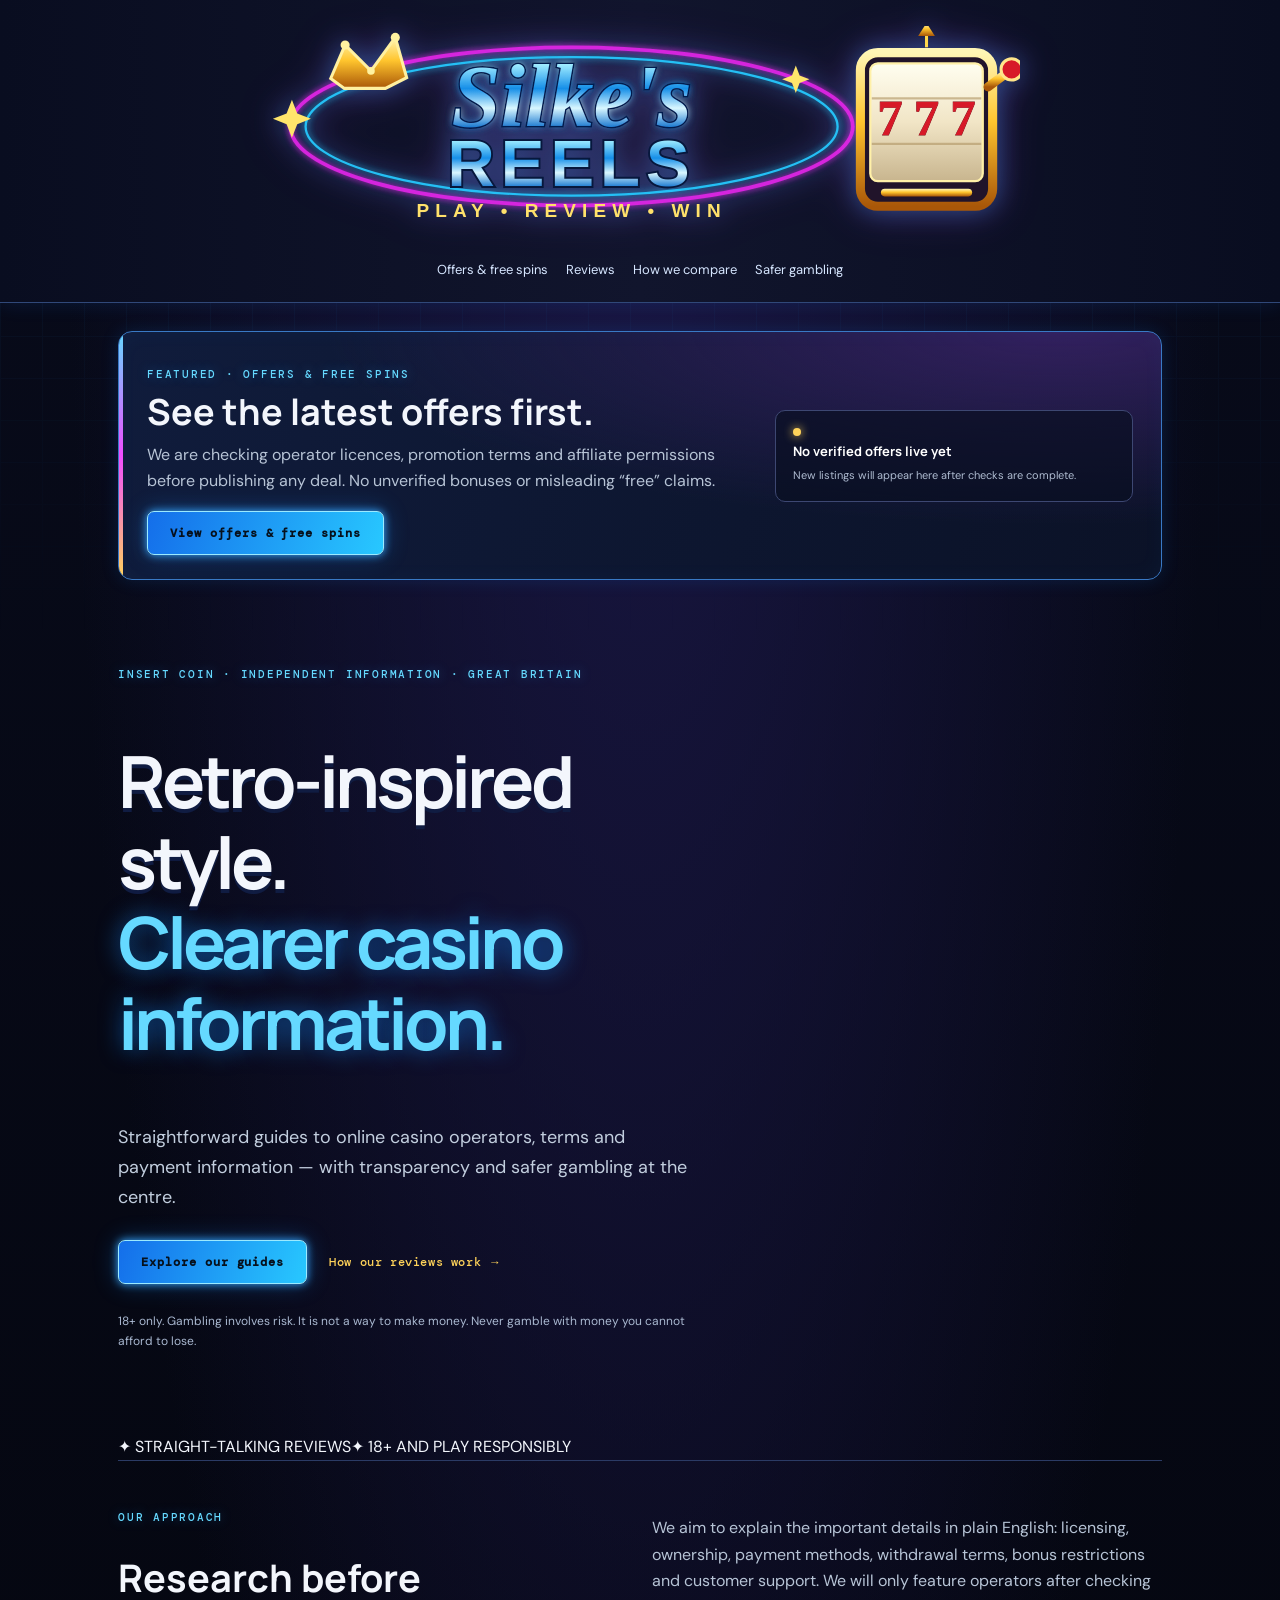
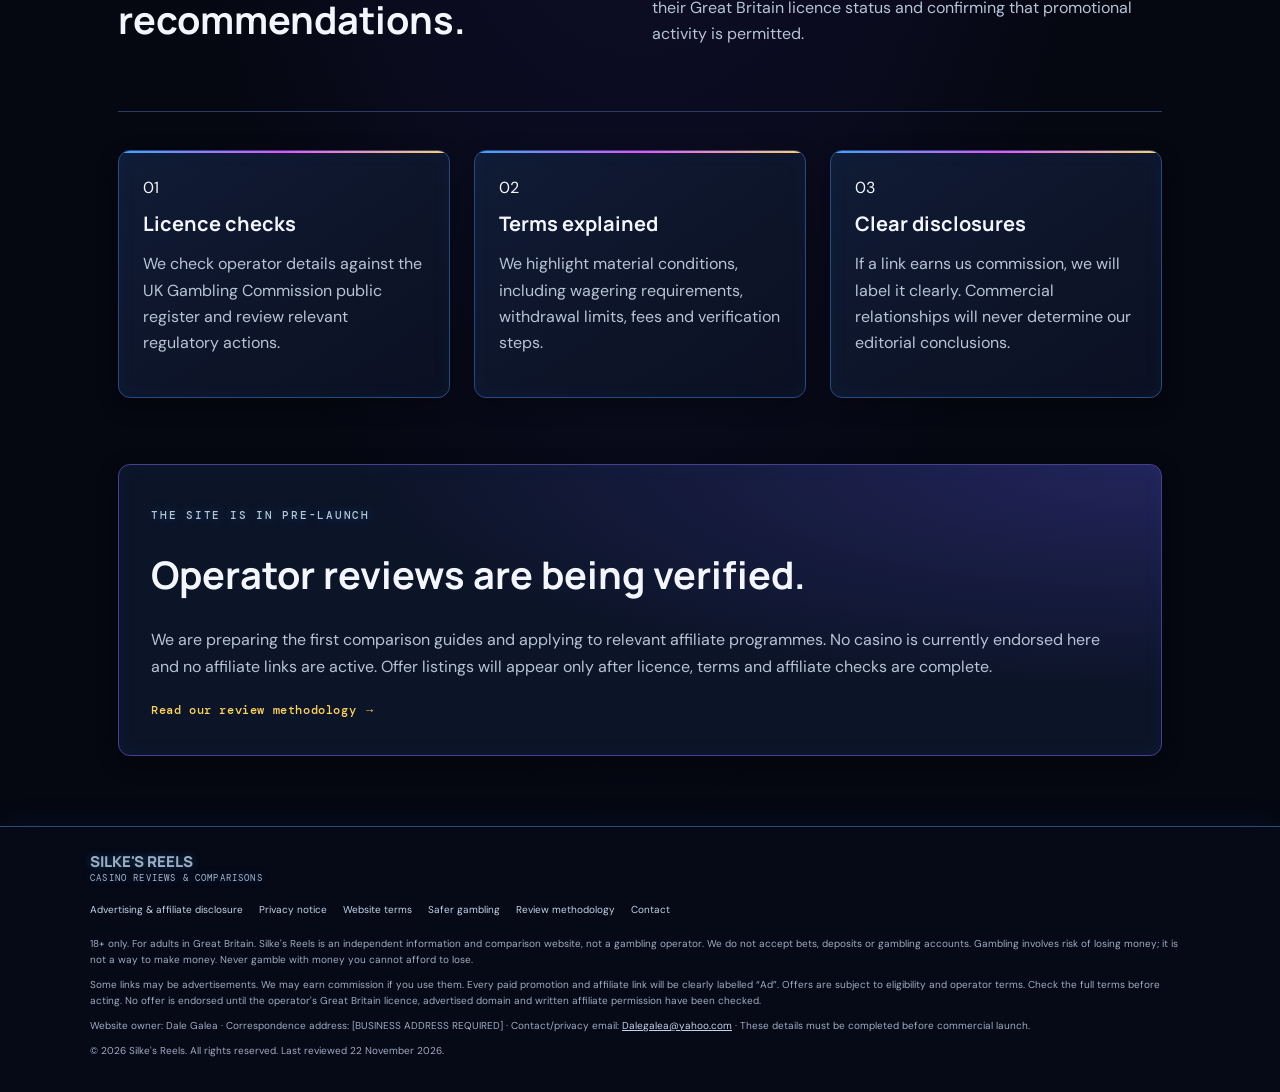
==== index.html @ 790d3412 "Polish contact email presentation" ====
<!doctype html>
<html lang="en-GB"><head><meta charset="utf-8"><meta name="viewport" content="width=device-width,initial-scale=1"><meta name="description" content="Independent information and comparison guides for adults researching UK-licensed online casino operators."><title>Silke's Reels | Casino Reviews & Comparisons</title><link rel="stylesheet" href="styles.css"></head><body><header class="site-header"><a class="brand" href="index.html" aria-label="Silke's Reels home"><img src="logo.svg" alt="Silke's Reels — Casino Reviews and Comparisons" class="brand-logo"></a><nav><a href="offers.html">Offers & free spins</a><a href="reviews.html">Reviews</a><a href="#how">How we compare</a><a href="responsible-gambling.html">Safer gambling</a></nav></header><main><section class="offers-spotlight" aria-labelledby="offers-heading"><div class="offers-spotlight-copy"><p class="eyebrow">FEATURED · OFFERS & FREE SPINS</p><h2 id="offers-heading">See the latest offers first.</h2><p>We are checking operator licences, promotion terms and affiliate permissions before publishing any deal. No unverified bonuses or misleading “free” claims.</p><a class="button" href="offers.html">View offers & free spins</a></div><div class="offers-status"><span class="offers-status-light"></span><strong>No verified offers live yet</strong><small>New listings will appear here after checks are complete.</small></div></section><section class="hero"><div class="hero-copy"><p class="eyebrow">INSERT COIN · INDEPENDENT INFORMATION · GREAT BRITAIN</p><h1>Retro-inspired style.<br><em>Clearer casino information.</em></h1><p class="lead">Straightforward guides to online casino operators, terms and payment information — with transparency and safer gambling at the centre.</p><div class="hero-actions"><a class="button" href="reviews.html">Explore our guides</a><a class="text-link" href="#how">How our reviews work →</a></div><p class="notice">18+ only. Gambling involves risk. It is not a way to make money. Never gamble with money you cannot afford to lose.</p></div></section><section class="arcade-strip"><span>✦ STRAIGHT-TALKING REVIEWS</span><span>✦ 18+ AND PLAY RESPONSIBLY</span></section><section class="intro-grid"><div><p class="eyebrow">OUR APPROACH</p><h2>Research before recommendations.</h2></div><p>We aim to explain the important details in plain English: licensing, ownership, payment methods, withdrawal terms, bonus restrictions and customer support. We will only feature operators after checking their Great Britain licence status and confirming that promotional activity is permitted.</p></section><section id="how" class="feature-grid"><article><span>01</span><h3>Licence checks</h3><p>We check operator details against the UK Gambling Commission public register and review relevant regulatory actions.</p></article><article><span>02</span><h3>Terms explained</h3><p>We highlight material conditions, including wagering requirements, withdrawal limits, fees and verification steps.</p></article><article><span>03</span><h3>Clear disclosures</h3><p>If a link earns us commission, we will label it clearly. Commercial relationships will never determine our editorial conclusions.</p></article></section><section class="coming"><p class="eyebrow">THE SITE IS IN PRE-LAUNCH</p><h2>Operator reviews are being verified.</h2><p>We are preparing the first comparison guides and applying to relevant affiliate programmes. No casino is currently endorsed here and no affiliate links are active. Offer listings will appear only after licence, terms and affiliate checks are complete.</p><a href="methodology.html" class="text-link">Read our review methodology →</a></section></main><footer class="site-legal-footer"><div class="footer-brand">SILKE'S REELS <span>CASINO REVIEWS & COMPARISONS</span></div><div class="footer-links"><a href="affiliate-disclosure.html">Advertising & affiliate disclosure</a><a href="privacy.html">Privacy notice</a><a href="terms.html">Website terms</a><a href="responsible-gambling.html">Safer gambling</a><a href="methodology.html">Review methodology</a><a href="contact.html">Contact</a></div><p class="legal-small">18+ only. For adults in Great Britain. Silke's Reels is an independent information and comparison website, not a gambling operator. We do not accept bets, deposits or gambling accounts. Gambling involves risk of losing money; it is not a way to make money. Never gamble with money you cannot afford to lose.</p><p class="legal-small">Some links may be advertisements. We may earn commission if you use them. Every paid promotion and affiliate link will be clearly labelled “Ad”. Offers are subject to eligibility and operator terms. Check the full terms before acting. No offer is endorsed until the operator's Great Britain licence, advertised domain and written affiliate permission have been checked.</p><p class="legal-small">Website owner: Dale Galea · Correspondence address: [BUSINESS ADDRESS REQUIRED] · Contact/privacy email: <a href="mailto:Dalegalea@yahoo.com">Dalegalea@yahoo.com</a> · These details must be completed before commercial launch.</p><p class="legal-small">© 2026 Silke's Reels. All rights reserved. Last reviewed 22 November 2026.</p></footer></body></html>
---- styles.css ----
@import url('https://fonts.googleapis.com/css2?family=DM+Mono:wght@400;500&family=DM+Sans:wght@400;600;700&family=Manrope:wght@500;700;800&display=swap');
:root{--bg:#070914;--panel:#0c1428;--line:#24365b;--blue:#39a8ff;--cyan:#65d9ff;--pink:#f04dff;--gold:#ffd35a;--text:#f3f6fc;--muted:#b7c4d6}
*{box-sizing:border-box}html{scroll-behavior:smooth}body{margin:0;background:radial-gradient(ellipse at 50% 0%,#1a1745 0,transparent 36rem),linear-gradient(180deg,#080b1b,#050711 65%);color:var(--text);font:16px 'DM Sans',sans-serif;line-height:1.65}
body:before{content:"";position:fixed;inset:0;pointer-events:none;opacity:.13;background-image:linear-gradient(#2b6ba5 1px,transparent 1px),linear-gradient(90deg,#2b6ba5 1px,transparent 1px);background-size:42px 42px;mask-image:linear-gradient(to bottom,black,transparent 72%);z-index:-1}
.site-header{width:100%;margin:0 auto;padding:26px 28px 22px;display:flex;flex-direction:column;align-items:center;justify-content:center;gap:20px;border-bottom:1px solid #304879;box-shadow:0 1px 18px #247bff22;background:linear-gradient(90deg,#090d20,#11152d 50%,#090d20)}
.brand{display:flex;width:100%;flex:0 1 auto;min-width:0;justify-content:center;line-height:0}.brand-logo{display:block;width:min(760px,90vw);max-width:90vw;height:auto;object-fit:contain;flex-shrink:0;filter:drop-shadow(0 0 13px #39a8ff66) drop-shadow(0 0 20px #d52cff33)}
.brand{display:flex;width:100%;gap:13px;align-items:center;justify-content:center;text-decoration:none;color:white;font:800 18px Manrope;letter-spacing:.08em}.brand b{color:var(--cyan);text-shadow:0 0 12px #39a8ff}.brand small{display:block;font:600 9px 'DM Mono';color:#a8b4c8;letter-spacing:.14em}
.brand-mark{width:48px;height:48px;display:grid;place-items:center;border:2px solid var(--cyan);border-radius:12px;color:#fff;background:linear-gradient(145deg,#153c83,#101027);box-shadow:0 0 8px var(--blue),inset 0 0 12px #39a8ff66;text-shadow:0 0 10px var(--cyan);font:800 19px Manrope}
nav,.footer-links{display:flex;gap:18px;flex-wrap:wrap}nav a{font-size:13px;text-decoration:none;color:#d6e6ff}nav a:hover,.footer-links a:hover{color:var(--cyan);text-shadow:0 0 10px var(--blue)}

.offers-spotlight{margin:28px 0 0;padding:24px 28px;display:grid;grid-template-columns:1.35fr .8fr;gap:24px;align-items:center;border:1px solid #3979c5;border-radius:14px;background:radial-gradient(ellipse at 90% 0%,#32205e 0,transparent 55%),linear-gradient(110deg,#101c3c,#0b1227);box-shadow:0 0 18px #168cff25,inset 0 0 22px #39a8ff0b;position:relative;overflow:hidden}
.offers-spotlight:before{content:"";position:absolute;left:0;top:0;bottom:0;width:4px;background:linear-gradient(var(--cyan),var(--pink),var(--gold))}
.offers-spotlight h2{font-size:clamp(25px,3.6vw,36px);margin:5px 0 9px}.offers-spotlight p:not(.eyebrow){color:var(--muted);margin:0 0 17px;max-width:680px}.offers-status{border:1px solid #3d4772;border-radius:10px;padding:17px;background:#080e20aa;display:flex;flex-direction:column;gap:6px}.offers-status strong{font:700 13px Manrope;color:#fff}.offers-status small{font-size:11px;color:#aebbd0}.offers-status-light{width:8px;height:8px;border-radius:50%;background:var(--gold);box-shadow:0 0 10px var(--gold)}
@media(max-width:720px){.offers-spotlight{grid-template-columns:1fr;padding:21px;margin-top:18px}.offers-status{margin-top:2px}}

a{color:#c3d4e9}main{max-width:1100px;margin:auto;padding:0 28px}
.hero{padding:76px 0 70px;display:grid;grid-template-columns:minmax(0,1.15fr) minmax(280px,.85fr);align-items:center;gap:34px;position:relative}.hero-copy{max-width:820px}.eyebrow,.level{font:500 11px 'DM Mono';letter-spacing:.16em;color:var(--cyan);text-shadow:0 0 12px #39a8ff66}.pixel{color:var(--gold);font-size:17px}.hero h1,h1,h2,h3{font-family:Manrope;line-height:1.12}.hero h1{font-size:clamp(42px,6.5vw,72px);letter-spacing:-.055em;text-shadow:0 4px 0 #101c42}.hero h1 em{color:var(--cyan);font-style:normal;text-shadow:0 0 22px #168cff99}.lead{font-size:18px;color:#c2cede;max-width:600px}.hero-actions{display:flex;gap:22px;align-items:center;flex-wrap:wrap;margin:28px 0}.button{display:inline-block;background:linear-gradient(110deg,#146eea,#28c8ff);color:#06101c;padding:13px 22px;border:1px solid #9beaff;border-radius:7px;text-decoration:none;font:700 12px 'DM Mono';letter-spacing:.08em;box-shadow:0 0 9px var(--blue),0 0 24px #168cff55;transition:transform .18s,box-shadow .18s}.button:hover{transform:translateY(-2px);box-shadow:0 0 15px var(--blue),0 0 35px #168cff88}.text-link{font:500 12px 'DM Mono';letter-spacing:.05em;color:var(--gold);text-decoration:none}.text-link:hover{color:#fff;text-shadow:0 0 10px var(--gold)}.notice,.small{font-size:12px;color:#a9b8d0}
.hero-art{max-width:390px;width:100%;justify-self:end;text-align:center;padding:13px;border:1px solid #315ca4;border-radius:16px;background:linear-gradient(145deg,#111b39dd,#0a1022ee);box-shadow:0 0 12px #168cff66,0 0 40px #b12aff22,inset 0 0 24px #173d7866}.hero-art svg{display:block;width:100%;height:auto;filter:drop-shadow(0 18px 35px #0008)}.arcade-label{font:700 11px 'DM Mono';letter-spacing:.18em;color:var(--gold);padding:5px 0 0;text-shadow:0 0 9px #ffb52e}.arcade-label span{display:block;color:#8dbbff;font-size:8px;margin-top:3px}.art-caption{display:block;color:#91b7e9;font:10px 'DM Mono';letter-spacing:.1em;margin:5px 0 2px}
.intro-grid,.feature-grid{display:grid;grid-template-columns:1fr 1fr;gap:24px;padding:38px 0;border-top:1px solid #2b3b65}.intro-grid h2,.coming h2{font-size:clamp(26px,4vw,38px)}.feature-grid{grid-template-columns:repeat(3,1fr)}.feature-grid article,.coming{background:linear-gradient(145deg,#101b35,#0b1021);border:1px solid #294b82;border-radius:12px;padding:24px;box-shadow:inset 0 0 20px #168cff0c,0 7px 22px #0004}.feature-grid article{position:relative;overflow:hidden}.feature-grid article:before{content:"";position:absolute;top:0;left:0;right:0;height:2px;background:linear-gradient(90deg,var(--blue),var(--pink),var(--gold))}.feature-grid h3{font-size:20px;margin:12px 0}.feature-grid p,.coming p,.intro-grid>p{color:var(--muted)}.level{color:var(--gold);font-size:10px}.coming{margin:28px 0 70px;padding:32px;background:radial-gradient(ellipse at 100% 0%,#22245a,#0c1428 55%);border-color:#4b3e91}
.page{max-width:850px;padding-top:65px;padding-bottom:90px}.page h1{font-size:clamp(38px,6vw,60px)}.page li,p{color:#b7c4d6}.notice-panel{background:#101725;border:1px solid var(--line);border-radius:14px;padding:24px;margin:28px 0}
footer{border-top:1px solid #304879;padding:30px max(28px,calc((100vw - 1100px)/2));background:#060916;box-shadow:0 -5px 28px #168cff12}.footer-brand{font:800 15px Manrope;text-shadow:0 0 10px #39a8ff66}.footer-brand span{display:block;font:9px 'DM Mono';color:#a8b4c8;letter-spacing:.13em}.footer-links{margin:18px 0}.footer-links a{font-size:12px;text-decoration:none}footer p{font-size:12px}
@media(max-width:720px){.hero{grid-template-columns:1fr;padding:55px 0}.hero-art{max-width:310px;justify-self:center}.site-header{align-items:center;flex-direction:column;padding:20px 12px 18px;gap:14px}.brand{width:100%;justify-content:center}.brand-logo{width:min(620px,94vw);max-width:94vw;height:auto}nav{gap:12px 16px;justify-content:center}.intro-grid,.feature-grid{grid-template-columns:1fr}.hero{padding:55px 0}main{padding:0 20px}.hero h1{font-size:clamp(40px,12vw,60px)}.coming{margin-bottom:45px}}

.site-legal-footer{border-top:1px solid #304879;padding:24px max(20px,calc((100vw - 1100px)/2));background:#060916;color:#9eacc2}.site-legal-footer .legal-small{font-size:10px;line-height:1.6;color:#9eacc2;max-width:1100px;margin:9px 0}.site-legal-footer .footer-links{gap:10px 16px}.site-legal-footer .footer-links a{font-size:10px}
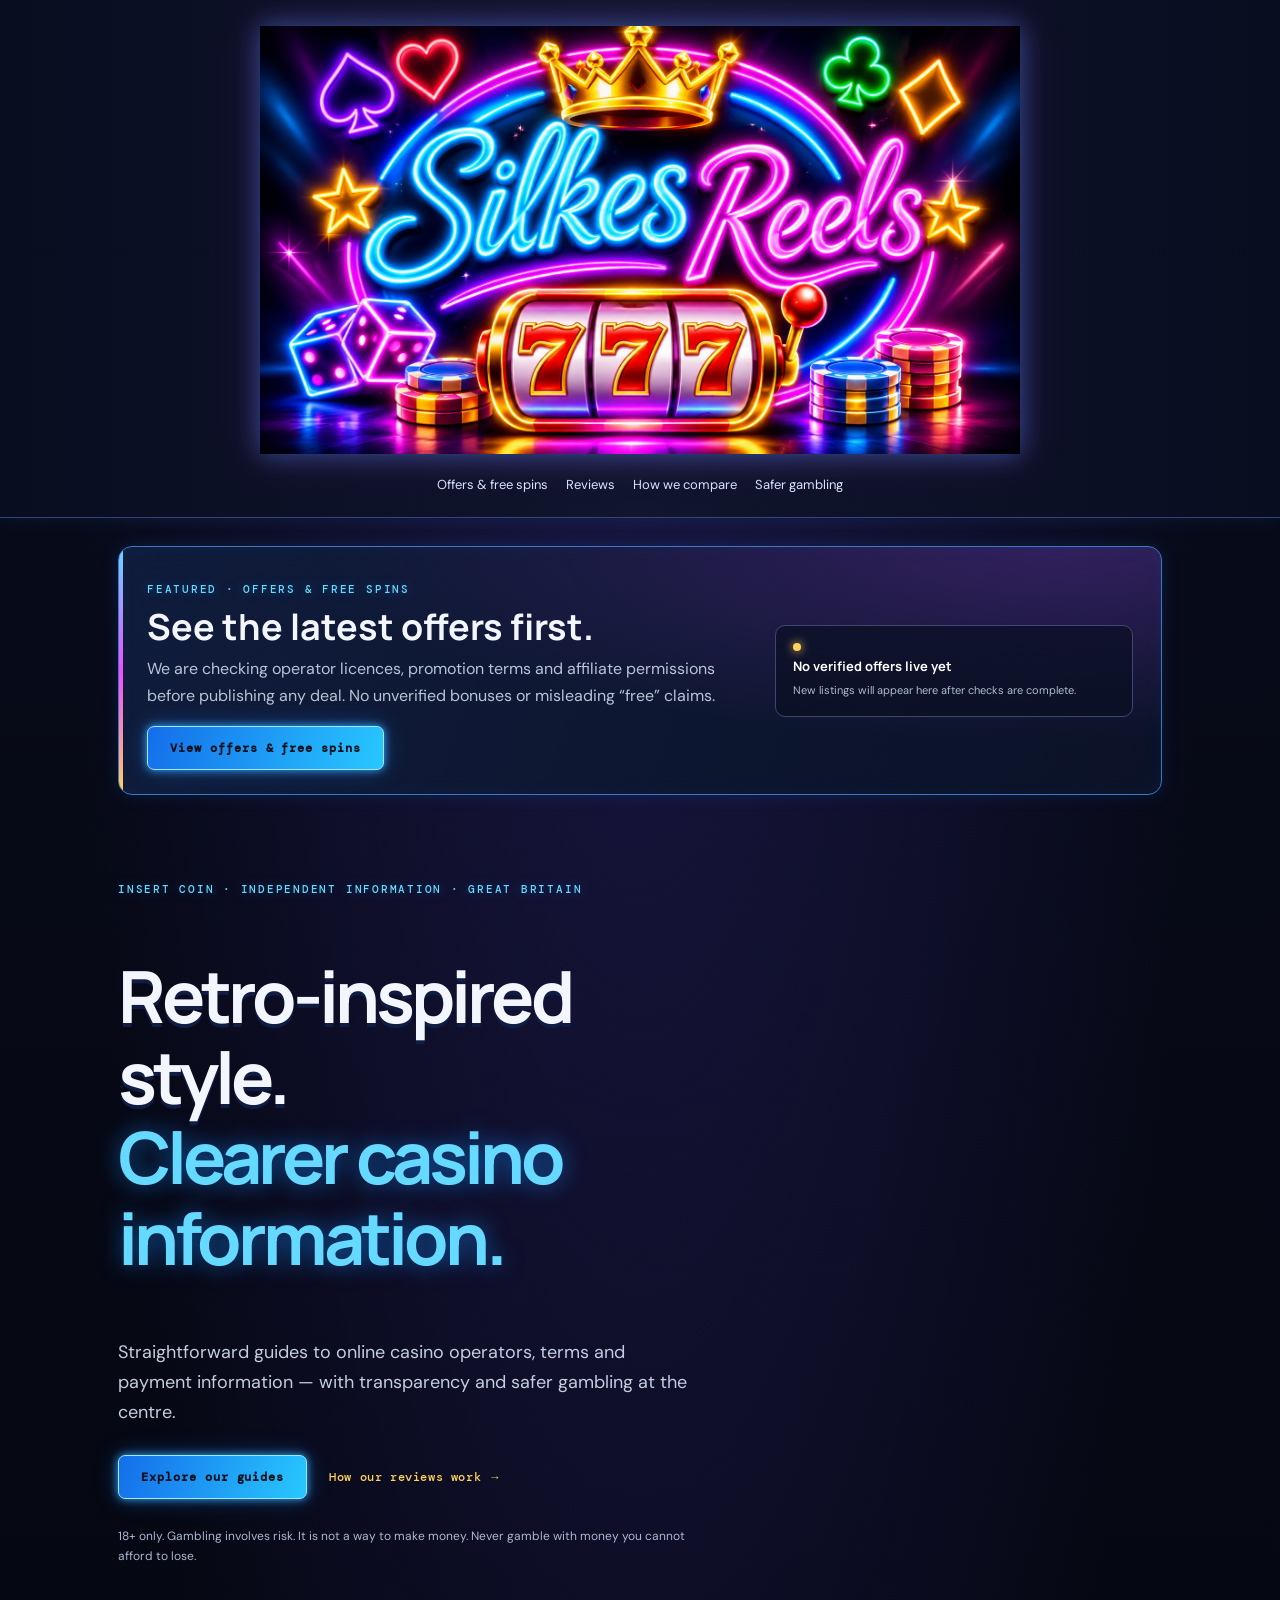
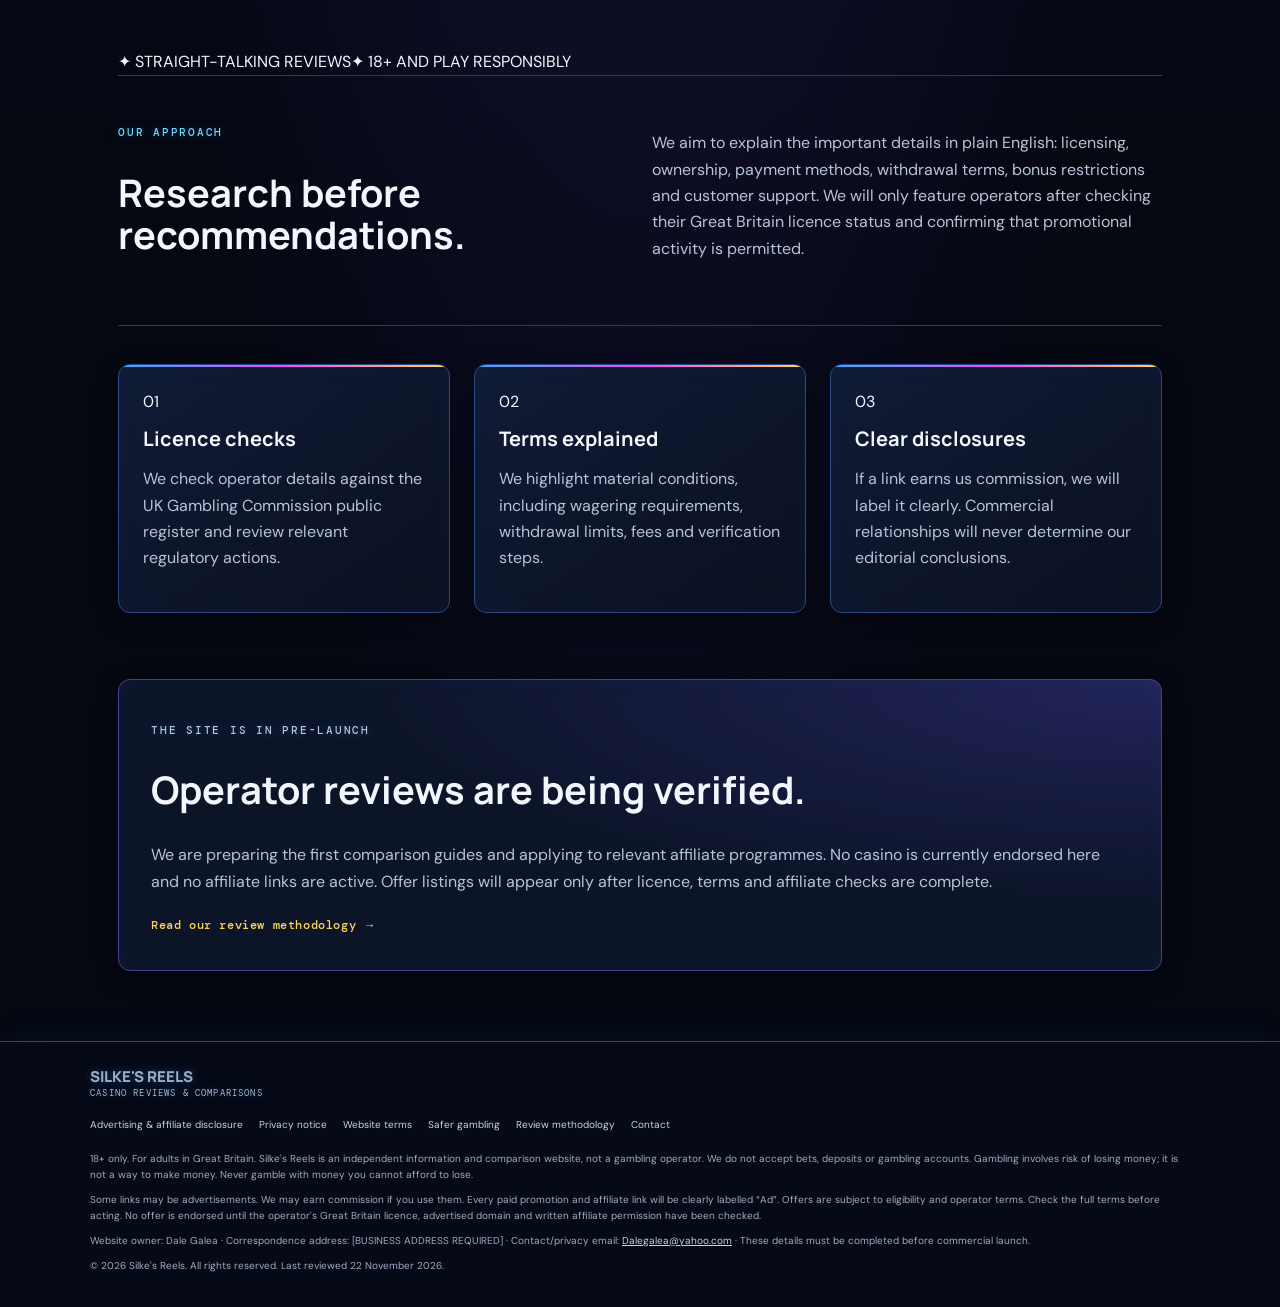
==== commit 529578f0: "Display uploaded neon Silkes Reels logo on homepage" ====
--- a/index.html
+++ b/index.html
@@ -1,2 +1,2 @@
 <!doctype html>
-<html lang="en-GB"><head><meta charset="utf-8"><meta name="viewport" content="width=device-width,initial-scale=1"><meta name="description" content="Independent information and comparison guides for adults researching UK-licensed online casino operators."><title>Silke's Reels | Casino Reviews & Comparisons</title><link rel="stylesheet" href="styles.css"></head><body><header class="site-header"><a class="brand" href="index.html" aria-label="Silke's Reels home"><img src="logo.svg" alt="Silke's Reels — Casino Reviews and Comparisons" class="brand-logo"></a><nav><a href="offers.html">Offers & free spins</a><a href="reviews.html">Reviews</a><a href="#how">How we compare</a><a href="responsible-gambling.html">Safer gambling</a></nav></header><main><section class="offers-spotlight" aria-labelledby="offers-heading"><div class="offers-spotlight-copy"><p class="eyebrow">FEATURED · OFFERS & FREE SPINS</p><h2 id="offers-heading">See the latest offers first.</h2><p>We are checking operator licences, promotion terms and affiliate permissions before publishing any deal. No unverified bonuses or misleading “free” claims.</p><a class="button" href="offers.html">View offers & free spins</a></div><div class="offers-status"><span class="offers-status-light"></span><strong>No verified offers live yet</strong><small>New listings will appear here after checks are complete.</small></div></section><section class="hero"><div class="hero-copy"><p class="eyebrow">INSERT COIN · INDEPENDENT INFORMATION · GREAT BRITAIN</p><h1>Retro-inspired style.<br><em>Clearer casino information.</em></h1><p class="lead">Straightforward guides to online casino operators, terms and payment information — with transparency and safer gambling at the centre.</p><div class="hero-actions"><a class="button" href="reviews.html">Explore our guides</a><a class="text-link" href="#how">How our reviews work →</a></div><p class="notice">18+ only. Gambling involves risk. It is not a way to make money. Never gamble with money you cannot afford to lose.</p></div></section><section class="arcade-strip"><span>✦ STRAIGHT-TALKING REVIEWS</span><span>✦ 18+ AND PLAY RESPONSIBLY</span></section><section class="intro-grid"><div><p class="eyebrow">OUR APPROACH</p><h2>Research before recommendations.</h2></div><p>We aim to explain the important details in plain English: licensing, ownership, payment methods, withdrawal terms, bonus restrictions and customer support. We will only feature operators after checking their Great Britain licence status and confirming that promotional activity is permitted.</p></section><section id="how" class="feature-grid"><article><span>01</span><h3>Licence checks</h3><p>We check operator details against the UK Gambling Commission public register and review relevant regulatory actions.</p></article><article><span>02</span><h3>Terms explained</h3><p>We highlight material conditions, including wagering requirements, withdrawal limits, fees and verification steps.</p></article><article><span>03</span><h3>Clear disclosures</h3><p>If a link earns us commission, we will label it clearly. Commercial relationships will never determine our editorial conclusions.</p></article></section><section class="coming"><p class="eyebrow">THE SITE IS IN PRE-LAUNCH</p><h2>Operator reviews are being verified.</h2><p>We are preparing the first comparison guides and applying to relevant affiliate programmes. No casino is currently endorsed here and no affiliate links are active. Offer listings will appear only after licence, terms and affiliate checks are complete.</p><a href="methodology.html" class="text-link">Read our review methodology →</a></section></main><footer class="site-legal-footer"><div class="footer-brand">SILKE'S REELS <span>CASINO REVIEWS & COMPARISONS</span></div><div class="footer-links"><a href="affiliate-disclosure.html">Advertising & affiliate disclosure</a><a href="privacy.html">Privacy notice</a><a href="terms.html">Website terms</a><a href="responsible-gambling.html">Safer gambling</a><a href="methodology.html">Review methodology</a><a href="contact.html">Contact</a></div><p class="legal-small">18+ only. For adults in Great Britain. Silke's Reels is an independent information and comparison website, not a gambling operator. We do not accept bets, deposits or gambling accounts. Gambling involves risk of losing money; it is not a way to make money. Never gamble with money you cannot afford to lose.</p><p class="legal-small">Some links may be advertisements. We may earn commission if you use them. Every paid promotion and affiliate link will be clearly labelled “Ad”. Offers are subject to eligibility and operator terms. Check the full terms before acting. No offer is endorsed until the operator's Great Britain licence, advertised domain and written affiliate permission have been checked.</p><p class="legal-small">Website owner: Dale Galea · Correspondence address: [BUSINESS ADDRESS REQUIRED] · Contact/privacy email: <a href="mailto:Dalegalea@yahoo.com">Dalegalea@yahoo.com</a> · These details must be completed before commercial launch.</p><p class="legal-small">© 2026 Silke's Reels. All rights reserved. Last reviewed 22 November 2026.</p></footer></body></html>+<html lang="en-GB"><head><meta charset="utf-8"><meta name="viewport" content="width=device-width,initial-scale=1"><meta name="description" content="Independent information and comparison guides for adults researching UK-licensed online casino operators."><title>Silke's Reels | Casino Reviews & Comparisons</title><link rel="stylesheet" href="styles.css"></head><body><header class="site-header"><a class="brand" href="index.html" aria-label="Silke's Reels home"><img src="IMG_1723.png" alt="Silke's Reels — Casino Reviews and Comparisons" class="brand-logo"></a><nav><a href="offers.html">Offers & free spins</a><a href="reviews.html">Reviews</a><a href="#how">How we compare</a><a href="responsible-gambling.html">Safer gambling</a></nav></header><main><section class="offers-spotlight" aria-labelledby="offers-heading"><div class="offers-spotlight-copy"><p class="eyebrow">FEATURED · OFFERS & FREE SPINS</p><h2 id="offers-heading">See the latest offers first.</h2><p>We are checking operator licences, promotion terms and affiliate permissions before publishing any deal. No unverified bonuses or misleading “free” claims.</p><a class="button" href="offers.html">View offers & free spins</a></div><div class="offers-status"><span class="offers-status-light"></span><strong>No verified offers live yet</strong><small>New listings will appear here after checks are complete.</small></div></section><section class="hero"><div class="hero-copy"><p class="eyebrow">INSERT COIN · INDEPENDENT INFORMATION · GREAT BRITAIN</p><h1>Retro-inspired style.<br><em>Clearer casino information.</em></h1><p class="lead">Straightforward guides to online casino operators, terms and payment information — with transparency and safer gambling at the centre.</p><div class="hero-actions"><a class="button" href="reviews.html">Explore our guides</a><a class="text-link" href="#how">How our reviews work →</a></div><p class="notice">18+ only. Gambling involves risk. It is not a way to make money. Never gamble with money you cannot afford to lose.</p></div></section><section class="arcade-strip"><span>✦ STRAIGHT-TALKING REVIEWS</span><span>✦ 18+ AND PLAY RESPONSIBLY</span></section><section class="intro-grid"><div><p class="eyebrow">OUR APPROACH</p><h2>Research before recommendations.</h2></div><p>We aim to explain the important details in plain English: licensing, ownership, payment methods, withdrawal terms, bonus restrictions and customer support. We will only feature operators after checking their Great Britain licence status and confirming that promotional activity is permitted.</p></section><section id="how" class="feature-grid"><article><span>01</span><h3>Licence checks</h3><p>We check operator details against the UK Gambling Commission public register and review relevant regulatory actions.</p></article><article><span>02</span><h3>Terms explained</h3><p>We highlight material conditions, including wagering requirements, withdrawal limits, fees and verification steps.</p></article><article><span>03</span><h3>Clear disclosures</h3><p>If a link earns us commission, we will label it clearly. Commercial relationships will never determine our editorial conclusions.</p></article></section><section class="coming"><p class="eyebrow">THE SITE IS IN PRE-LAUNCH</p><h2>Operator reviews are being verified.</h2><p>We are preparing the first comparison guides and applying to relevant affiliate programmes. No casino is currently endorsed here and no affiliate links are active. Offer listings will appear only after licence, terms and affiliate checks are complete.</p><a href="methodology.html" class="text-link">Read our review methodology →</a></section></main><footer class="site-legal-footer"><div class="footer-brand">SILKE'S REELS <span>CASINO REVIEWS & COMPARISONS</span></div><div class="footer-links"><a href="affiliate-disclosure.html">Advertising & affiliate disclosure</a><a href="privacy.html">Privacy notice</a><a href="terms.html">Website terms</a><a href="responsible-gambling.html">Safer gambling</a><a href="methodology.html">Review methodology</a><a href="contact.html">Contact</a></div><p class="legal-small">18+ only. For adults in Great Britain. Silke's Reels is an independent information and comparison website, not a gambling operator. We do not accept bets, deposits or gambling accounts. Gambling involves risk of losing money; it is not a way to make money. Never gamble with money you cannot afford to lose.</p><p class="legal-small">Some links may be advertisements. We may earn commission if you use them. Every paid promotion and affiliate link will be clearly labelled “Ad”. Offers are subject to eligibility and operator terms. Check the full terms before acting. No offer is endorsed until the operator's Great Britain licence, advertised domain and written affiliate permission have been checked.</p><p class="legal-small">Website owner: Dale Galea · Correspondence address: [BUSINESS ADDRESS REQUIRED] · Contact/privacy email: <a href="mailto:Dalegalea@yahoo.com">Dalegalea@yahoo.com</a> · These details must be completed before commercial launch.</p><p class="legal-small">© 2026 Silke's Reels. All rights reserved. Last reviewed 22 November 2026.</p></footer></body></html>
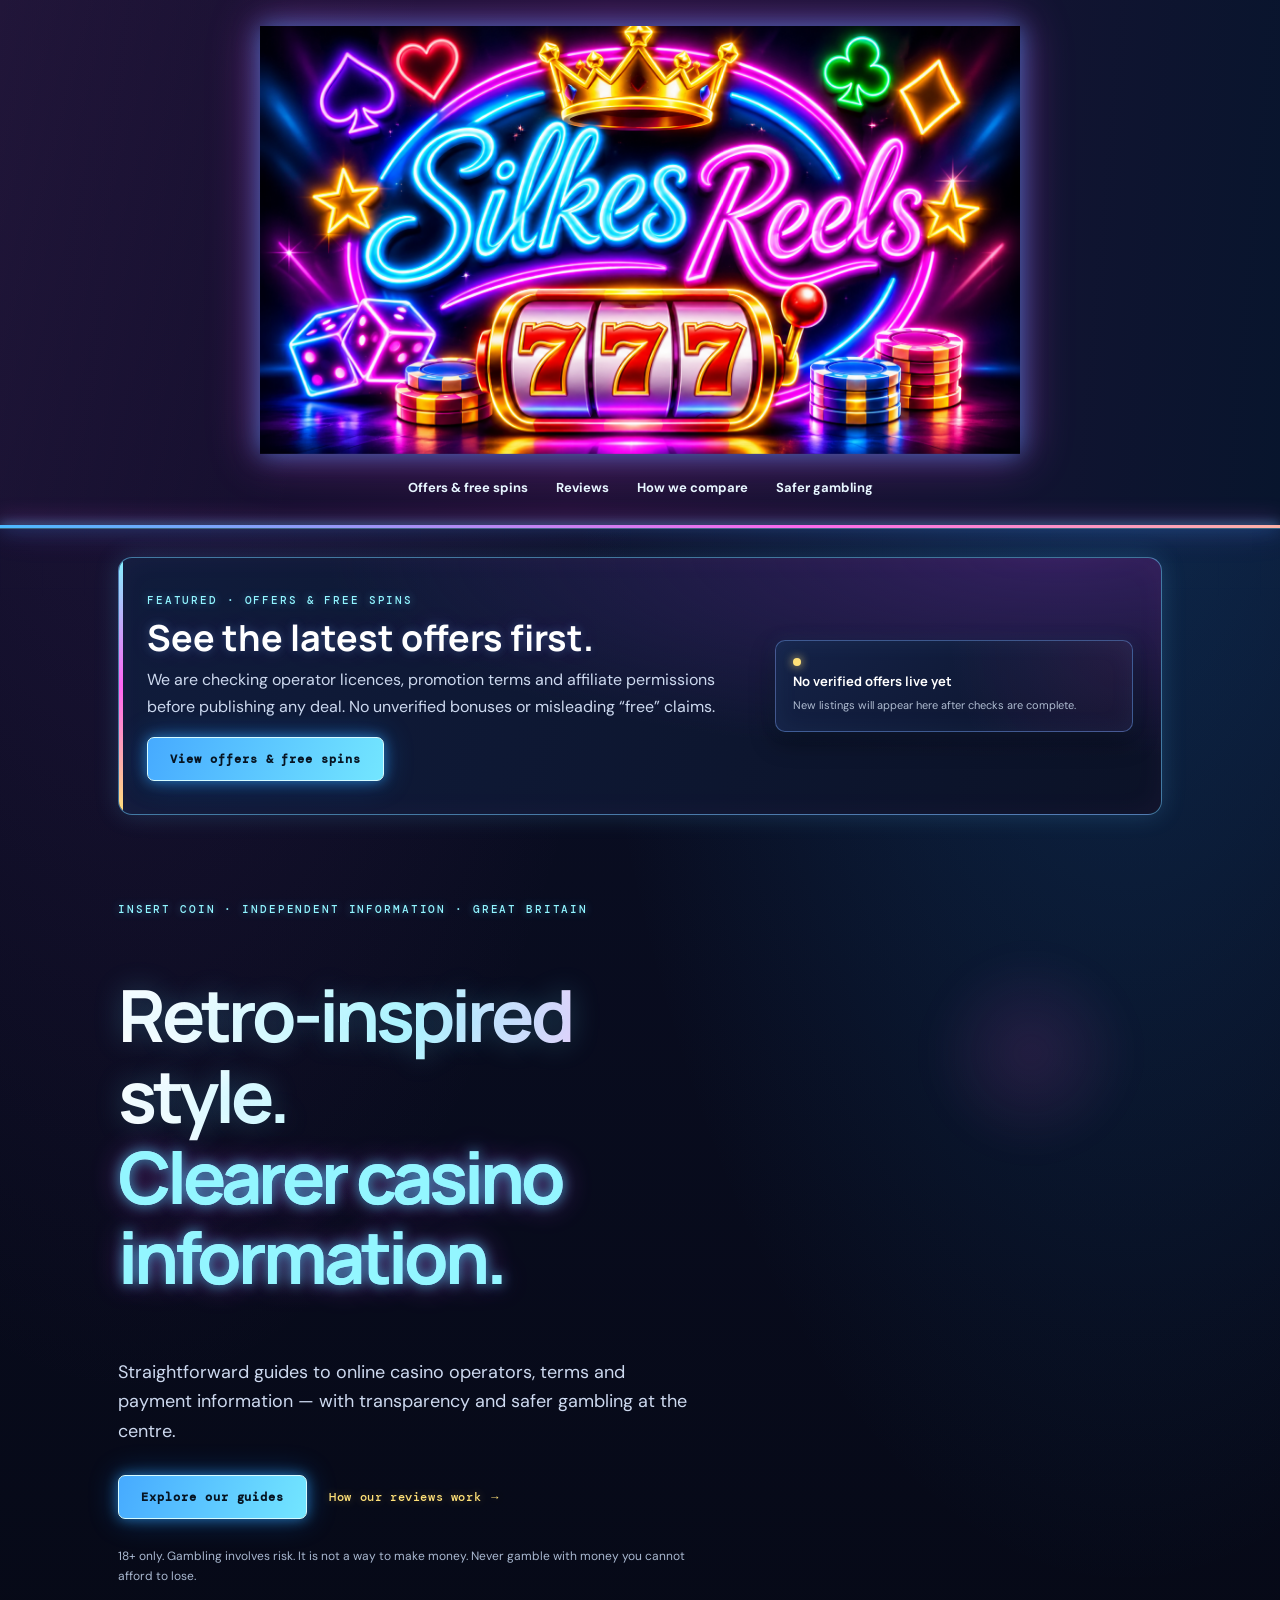
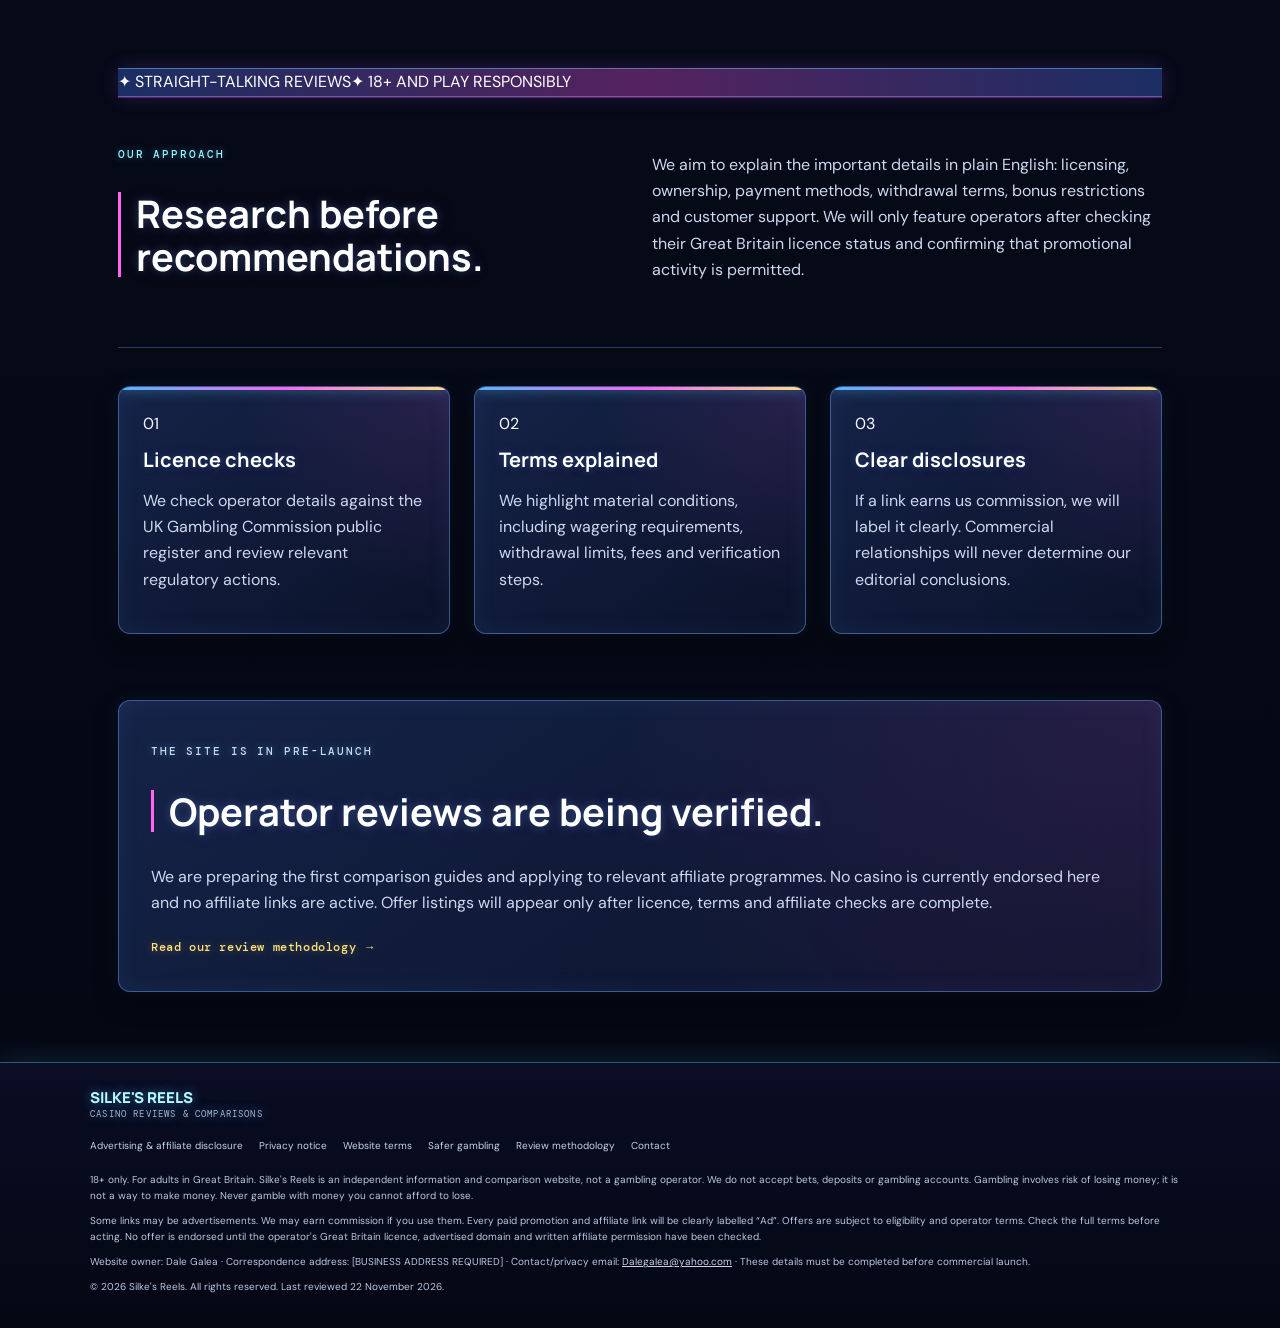
==== commit 039511fa: "Refresh neon V3 styles cache on Silke's Reels pages" ====
--- a/index.html
+++ b/index.html
@@ -1,2 +1,2 @@
 <!doctype html>
-<html lang="en-GB"><head><meta charset="utf-8"><meta name="viewport" content="width=device-width,initial-scale=1"><meta name="description" content="Independent information and comparison guides for adults researching UK-licensed online casino operators."><title>Silke's Reels | Casino Reviews & Comparisons</title><link rel="stylesheet" href="styles.css"></head><body><header class="site-header"><a class="brand" href="index.html" aria-label="Silke's Reels home"><img src="IMG_1723.png" alt="Silke's Reels — Casino Reviews and Comparisons" class="brand-logo"></a><nav><a href="offers.html">Offers & free spins</a><a href="reviews.html">Reviews</a><a href="#how">How we compare</a><a href="responsible-gambling.html">Safer gambling</a></nav></header><main><section class="offers-spotlight" aria-labelledby="offers-heading"><div class="offers-spotlight-copy"><p class="eyebrow">FEATURED · OFFERS & FREE SPINS</p><h2 id="offers-heading">See the latest offers first.</h2><p>We are checking operator licences, promotion terms and affiliate permissions before publishing any deal. No unverified bonuses or misleading “free” claims.</p><a class="button" href="offers.html">View offers & free spins</a></div><div class="offers-status"><span class="offers-status-light"></span><strong>No verified offers live yet</strong><small>New listings will appear here after checks are complete.</small></div></section><section class="hero"><div class="hero-copy"><p class="eyebrow">INSERT COIN · INDEPENDENT INFORMATION · GREAT BRITAIN</p><h1>Retro-inspired style.<br><em>Clearer casino information.</em></h1><p class="lead">Straightforward guides to online casino operators, terms and payment information — with transparency and safer gambling at the centre.</p><div class="hero-actions"><a class="button" href="reviews.html">Explore our guides</a><a class="text-link" href="#how">How our reviews work →</a></div><p class="notice">18+ only. Gambling involves risk. It is not a way to make money. Never gamble with money you cannot afford to lose.</p></div></section><section class="arcade-strip"><span>✦ STRAIGHT-TALKING REVIEWS</span><span>✦ 18+ AND PLAY RESPONSIBLY</span></section><section class="intro-grid"><div><p class="eyebrow">OUR APPROACH</p><h2>Research before recommendations.</h2></div><p>We aim to explain the important details in plain English: licensing, ownership, payment methods, withdrawal terms, bonus restrictions and customer support. We will only feature operators after checking their Great Britain licence status and confirming that promotional activity is permitted.</p></section><section id="how" class="feature-grid"><article><span>01</span><h3>Licence checks</h3><p>We check operator details against the UK Gambling Commission public register and review relevant regulatory actions.</p></article><article><span>02</span><h3>Terms explained</h3><p>We highlight material conditions, including wagering requirements, withdrawal limits, fees and verification steps.</p></article><article><span>03</span><h3>Clear disclosures</h3><p>If a link earns us commission, we will label it clearly. Commercial relationships will never determine our editorial conclusions.</p></article></section><section class="coming"><p class="eyebrow">THE SITE IS IN PRE-LAUNCH</p><h2>Operator reviews are being verified.</h2><p>We are preparing the first comparison guides and applying to relevant affiliate programmes. No casino is currently endorsed here and no affiliate links are active. Offer listings will appear only after licence, terms and affiliate checks are complete.</p><a href="methodology.html" class="text-link">Read our review methodology →</a></section></main><footer class="site-legal-footer"><div class="footer-brand">SILKE'S REELS <span>CASINO REVIEWS & COMPARISONS</span></div><div class="footer-links"><a href="affiliate-disclosure.html">Advertising & affiliate disclosure</a><a href="privacy.html">Privacy notice</a><a href="terms.html">Website terms</a><a href="responsible-gambling.html">Safer gambling</a><a href="methodology.html">Review methodology</a><a href="contact.html">Contact</a></div><p class="legal-small">18+ only. For adults in Great Britain. Silke's Reels is an independent information and comparison website, not a gambling operator. We do not accept bets, deposits or gambling accounts. Gambling involves risk of losing money; it is not a way to make money. Never gamble with money you cannot afford to lose.</p><p class="legal-small">Some links may be advertisements. We may earn commission if you use them. Every paid promotion and affiliate link will be clearly labelled “Ad”. Offers are subject to eligibility and operator terms. Check the full terms before acting. No offer is endorsed until the operator's Great Britain licence, advertised domain and written affiliate permission have been checked.</p><p class="legal-small">Website owner: Dale Galea · Correspondence address: [BUSINESS ADDRESS REQUIRED] · Contact/privacy email: <a href="mailto:Dalegalea@yahoo.com">Dalegalea@yahoo.com</a> · These details must be completed before commercial launch.</p><p class="legal-small">© 2026 Silke's Reels. All rights reserved. Last reviewed 22 November 2026.</p></footer></body></html>+<html lang="en-GB"><head><meta charset="utf-8"><meta name="viewport" content="width=device-width,initial-scale=1"><meta name="description" content="Independent information and comparison guides for adults researching UK-licensed online casino operators."><title>Silke's Reels | Casino Reviews & Comparisons</title><link rel="stylesheet" href="styles.css?v=neon-v3-20261128"></head><body><header class="site-header"><a class="brand" href="index.html" aria-label="Silke's Reels home"><img src="IMG_1723.png" alt="Silke's Reels — Casino Reviews and Comparisons" class="brand-logo"></a><nav><a href="offers.html">Offers & free spins</a><a href="reviews.html">Reviews</a><a href="#how">How we compare</a><a href="responsible-gambling.html">Safer gambling</a></nav></header><main><section class="offers-spotlight" aria-labelledby="offers-heading"><div class="offers-spotlight-copy"><p class="eyebrow">FEATURED · OFFERS & FREE SPINS</p><h2 id="offers-heading">See the latest offers first.</h2><p>We are checking operator licences, promotion terms and affiliate permissions before publishing any deal. No unverified bonuses or misleading “free” claims.</p><a class="button" href="offers.html">View offers & free spins</a></div><div class="offers-status"><span class="offers-status-light"></span><strong>No verified offers live yet</strong><small>New listings will appear here after checks are complete.</small></div></section><section class="hero"><div class="hero-copy"><p class="eyebrow">INSERT COIN · INDEPENDENT INFORMATION · GREAT BRITAIN</p><h1>Retro-inspired style.<br><em>Clearer casino information.</em></h1><p class="lead">Straightforward guides to online casino operators, terms and payment information — with transparency and safer gambling at the centre.</p><div class="hero-actions"><a class="button" href="reviews.html">Explore our guides</a><a class="text-link" href="#how">How our reviews work →</a></div><p class="notice">18+ only. Gambling involves risk. It is not a way to make money. Never gamble with money you cannot afford to lose.</p></div></section><section class="arcade-strip"><span>✦ STRAIGHT-TALKING REVIEWS</span><span>✦ 18+ AND PLAY RESPONSIBLY</span></section><section class="intro-grid"><div><p class="eyebrow">OUR APPROACH</p><h2>Research before recommendations.</h2></div><p>We aim to explain the important details in plain English: licensing, ownership, payment methods, withdrawal terms, bonus restrictions and customer support. We will only feature operators after checking their Great Britain licence status and confirming that promotional activity is permitted.</p></section><section id="how" class="feature-grid"><article><span>01</span><h3>Licence checks</h3><p>We check operator details against the UK Gambling Commission public register and review relevant regulatory actions.</p></article><article><span>02</span><h3>Terms explained</h3><p>We highlight material conditions, including wagering requirements, withdrawal limits, fees and verification steps.</p></article><article><span>03</span><h3>Clear disclosures</h3><p>If a link earns us commission, we will label it clearly. Commercial relationships will never determine our editorial conclusions.</p></article></section><section class="coming"><p class="eyebrow">THE SITE IS IN PRE-LAUNCH</p><h2>Operator reviews are being verified.</h2><p>We are preparing the first comparison guides and applying to relevant affiliate programmes. No casino is currently endorsed here and no affiliate links are active. Offer listings will appear only after licence, terms and affiliate checks are complete.</p><a href="methodology.html" class="text-link">Read our review methodology →</a></section></main><footer class="site-legal-footer"><div class="footer-brand">SILKE'S REELS <span>CASINO REVIEWS & COMPARISONS</span></div><div class="footer-links"><a href="affiliate-disclosure.html">Advertising & affiliate disclosure</a><a href="privacy.html">Privacy notice</a><a href="terms.html">Website terms</a><a href="responsible-gambling.html">Safer gambling</a><a href="methodology.html">Review methodology</a><a href="contact.html">Contact</a></div><p class="legal-small">18+ only. For adults in Great Britain. Silke's Reels is an independent information and comparison website, not a gambling operator. We do not accept bets, deposits or gambling accounts. Gambling involves risk of losing money; it is not a way to make money. Never gamble with money you cannot afford to lose.</p><p class="legal-small">Some links may be advertisements. We may earn commission if you use them. Every paid promotion and affiliate link will be clearly labelled “Ad”. Offers are subject to eligibility and operator terms. Check the full terms before acting. No offer is endorsed until the operator's Great Britain licence, advertised domain and written affiliate permission have been checked.</p><p class="legal-small">Website owner: Dale Galea · Correspondence address: [BUSINESS ADDRESS REQUIRED] · Contact/privacy email: <a href="mailto:Dalegalea@yahoo.com">Dalegalea@yahoo.com</a> · These details must be completed before commercial launch.</p><p class="legal-small">© 2026 Silke's Reels. All rights reserved. Last reviewed 22 November 2026.</p></footer></body></html>
--- a/styles.css
+++ b/styles.css
@@ -22,3 +22,92 @@
 @media(max-width:720px){.hero{grid-template-columns:1fr;padding:55px 0}.hero-art{max-width:310px;justify-self:center}.site-header{align-items:center;flex-direction:column;padding:20px 12px 18px;gap:14px}.brand{width:100%;justify-content:center}.brand-logo{width:min(620px,94vw);max-width:94vw;height:auto}nav{gap:12px 16px;justify-content:center}.intro-grid,.feature-grid{grid-template-columns:1fr}.hero{padding:55px 0}main{padding:0 20px}.hero h1{font-size:clamp(40px,12vw,60px)}.coming{margin-bottom:45px}}
 
 .site-legal-footer{border-top:1px solid #304879;padding:24px max(20px,calc((100vw - 1100px)/2));background:#060916;color:#9eacc2}.site-legal-footer .legal-small{font-size:10px;line-height:1.6;color:#9eacc2;max-width:1100px;margin:9px 0}.site-legal-footer .footer-links{gap:10px 16px}.site-legal-footer .footer-links a{font-size:10px}
+
+/* Silke's Reels: pending bonus directory */
+.bonus-section{margin:34px 0 40px}.bonus-section>p:not(.eyebrow){color:var(--muted)}
+.bonus-grid{display:grid;grid-template-columns:repeat(2,minmax(0,1fr));gap:18px;margin:24px 0}
+.bonus-card{padding:23px;border-radius:14px;border:1px solid #3a5086;background:radial-gradient(circle at 100% 0%,#37205e77,transparent 55%),linear-gradient(145deg,#111b38,#090f22);box-shadow:0 9px 24px #0005;display:flex;flex-direction:column;gap:10px}
+.bonus-card h3{font-size:23px;margin:0}.bonus-card .eyebrow{margin:0;color:var(--gold)}.bonus-status{font-weight:700;color:#e5d9ff!important;margin:0}
+.bonus-card dl{margin:3px 0 0;display:grid;gap:0}.bonus-card dl>div{padding:9px 0;border-top:1px solid #35426a}.bonus-card dt{font:500 10px 'DM Mono';letter-spacing:.07em;text-transform:uppercase;color:#95b7dc}.bonus-card dd{margin:3px 0 0;font-size:13px;color:#f1f4ff}
+.bonus-footnote{font-size:12px;margin:0;color:#b9c7d9!important}.bonus-review{font-size:12px;font-weight:700;color:var(--cyan)}
+.bonus-unavailable{display:block;padding:11px 12px;border-radius:8px;text-align:center;margin-top:auto;background:#1c2640;color:#b4bfd2;border:1px solid #3e4964;font:700 11px 'DM Mono';letter-spacing:.02em}
+@media(max-width:720px){.bonus-grid{grid-template-columns:1fr}.bonus-card{padding:19px}}
+
+/* SILKE'S REELS — NEON ARCADE V2 (site-wide) */
+:root{--bg:#060714;--panel:#101937;--line:#4269a9;--blue:#50b9ff;--cyan:#82f2ff;--pink:#ff64f3;--gold:#ffe178;--text:#f8fbff;--muted:#cdd9ef}
+body{background:radial-gradient(ellipse at 10% 1%,#792c9233,transparent 34rem),radial-gradient(ellipse at 88% 9%,#177cc944,transparent 35rem),linear-gradient(180deg,#0c102a 0%,#060916 60%,#050713);color:var(--text)}
+body:before{opacity:.17;background-image:linear-gradient(#399ff844 1px,transparent 1px),linear-gradient(90deg,#399ff844 1px,transparent 1px)}
+h1,h2,h3{color:#fff;text-shadow:0 0 9px #62baff44,0 0 25px #f45bff22}
+h1{letter-spacing:-.025em}
+.hero h1,.page h1{background:linear-gradient(100deg,#fff 10%,#b6f8ff 46%,#ffbdf8 88%);-webkit-background-clip:text;background-clip:text;color:transparent;text-shadow:0 0 28px #65d9ff44}
+.hero h1 em{color:#93f6ff;text-shadow:0 0 13px #52d6ffbb,0 0 29px #da54ff77}
+h2{position:relative}
+.page h2:not(.bonus-card h2),.intro-grid h2,.coming h2{border-left:3px solid var(--pink);padding-left:15px}
+.eyebrow,.level{color:#91f4ff;text-shadow:0 0 9px #53d3ff77;letter-spacing:.17em}
+p,.page li,.lead,.intro-grid>p,.feature-grid p,.coming p{color:var(--muted)}
+a{transition:color .18s,text-shadow .18s,transform .18s}
+a:hover,a:focus-visible{color:#fff;text-shadow:0 0 12px #82f2ff77}
+:focus-visible{outline:2px solid #ffe178;outline-offset:4px}
+.site-header{border-bottom:1px solid #7edfff66;background:linear-gradient(95deg,#090d25,#201137 46%,#08152d);box-shadow:0 2px 19px #24a9ff33,0 0 35px #b94eff22}
+.brand-logo{filter:drop-shadow(0 0 12px #39a8ff88) drop-shadow(0 0 23px #f04dff66)}
+nav a{color:#e7f6ff;font-weight:700;border-bottom:2px solid transparent;padding-bottom:4px}
+nav a:hover,nav a:focus-visible{border-color:var(--pink)}
+.button{background:linear-gradient(110deg,#46aaff,#73e6ff);color:#061422;border:1px solid #d5fbff;box-shadow:0 0 13px #39a8ff99,0 0 30px #168cff55}
+.button:hover{box-shadow:0 0 19px #72e9ffbb,0 0 38px #fa5bfc66}
+.text-link,.bonus-review{color:#ffe178;text-shadow:0 0 10px #ffd35a55}
+.notice-panel,.feature-grid article,.coming,.bonus-card,.hero-art,.offers-status{background:radial-gradient(circle at 100% 0%,#ff53eb1a,transparent 50%),linear-gradient(145deg,#152348,#0b1229);border-color:#658fda88;box-shadow:0 10px 25px #0006,inset 0 0 25px #5daaff12,0 0 17px #45b8ff18}
+.notice-panel,.bonus-card,.feature-grid article{position:relative;overflow:hidden}
+.notice-panel:before,.bonus-card:before{content:"";position:absolute;inset:0 0 auto;height:2px;background:linear-gradient(90deg,#50b9ff,#ff64f3,#ffe178);box-shadow:0 0 12px #ff64f388}
+.feature-grid article:before{height:3px;box-shadow:0 0 12px #64e4ff99}
+.offers-spotlight{border-color:#71ccff88;box-shadow:0 0 25px #5cbcff33,inset 0 0 30px #ff64f30c}
+.bonus-status{color:#fff0ae!important}
+.bonus-card h3{color:#fff;text-shadow:0 0 12px #83dcff77}
+.bonus-card dt{color:#9ce8ff}
+.bonus-unavailable{background:#273152;color:#e0e8fa;border-color:#536ba0}
+.bonus-card .bonus-review{display:inline-block;width:fit-content}
+.arcade-strip{background:linear-gradient(90deg,#1b2e63,#54225e,#1b2e63);border-top:1px solid #77d7ff77;border-bottom:1px solid #ff64f377;box-shadow:0 0 19px #aa54ff33;color:#fff}
+footer,.site-legal-footer{background:linear-gradient(180deg,#0a0d24,#050713);border-top:1px solid #6adaff66;box-shadow:0 -5px 24px #50b9ff22}
+.footer-brand{color:#b6fbff;text-shadow:0 0 11px #50b9ff99}
+.site-legal-footer .legal-small{color:#b8c9e2}
+.page li::marker{color:var(--cyan)}
+@media(hover:hover) and (prefers-reduced-motion:no-preference){
+  .brand-logo{animation:sr-neon-pulse 5s ease-in-out infinite}
+  .feature-grid article:hover,.bonus-card:hover,.notice-panel:hover{transform:translateY(-2px);border-color:#89e8ffbb;box-shadow:0 15px 30px #0007,0 0 23px #50b9ff33}
+  .feature-grid article,.bonus-card,.notice-panel{transition:transform .2s,border-color .2s,box-shadow .2s}
+}
+@keyframes sr-neon-pulse{0%,100%{filter:drop-shadow(0 0 10px #39a8ff88) drop-shadow(0 0 17px #ff64f344)}50%{filter:drop-shadow(0 0 16px #39a8ffbb) drop-shadow(0 0 27px #ff64f377)}}
+@media(max-width:720px){.site-header{padding:17px 12px}.brand-logo{max-width:94vw}.page{padding-top:38px}.page h1{font-size:clamp(34px,9vw,52px)}.notice-panel,.bonus-card{padding:20px}.arcade-strip{gap:12px}}
+@media(prefers-reduced-motion:reduce){*,*:before,*:after{animation:none!important;scroll-behavior:auto!important;transition:none!important}}
+
+/* SILKE'S REELS — NEON ARCADE V3: illuminated animated header */
+.site-header{position:relative;isolation:isolate;overflow:hidden}
+.site-header::before{content:"";position:absolute;inset:0;z-index:-1;pointer-events:none;background:linear-gradient(105deg,transparent 20%,rgba(126,242,255,.11) 42%,rgba(255,100,243,.14) 50%,transparent 69%);background-size:240% 100%;background-position:100% 0}
+.site-header::after{content:"";position:absolute;inset:auto 0 0;height:3px;pointer-events:none;background:linear-gradient(90deg,#4cbaff,#fc69ed,#ffe378,#83f5ff,#4cbaff);background-size:250% 100%;box-shadow:0 0 11px #5ecfff,0 0 23px #ec5eff}
+.site-header .brand{position:relative;z-index:1}
+.brand-logo{transform-origin:center;will-change:filter}
+.site-header nav{position:relative;z-index:1}
+.site-header nav a{border-radius:4px;padding:3px 5px 6px}
+.site-header nav a:hover,.site-header nav a:focus-visible{background:#57baff16;text-shadow:0 0 9px #8ef5ff,0 0 22px #ec63ff}
+.hero,.offers-spotlight,.coming{position:relative}
+.hero::after{content:"";position:absolute;right:2%;top:15%;width:220px;height:220px;border-radius:50%;background:radial-gradient(circle,#fb57e31c,transparent 67%);filter:blur(14px);pointer-events:none;z-index:-1}
+.bonus-card,.feature-grid article{transition:border-color .25s ease,box-shadow .25s ease,transform .25s ease}
+.bonus-card:hover,.feature-grid article:hover{border-color:#81eaff;box-shadow:0 0 18px #56c8ff48,0 12px 32px #03061299}
+.button{position:relative;overflow:hidden}
+.button::after{content:"";position:absolute;top:0;bottom:0;left:-110%;width:55%;background:linear-gradient(90deg,transparent,#ffffff66,transparent);transform:skewX(-23deg);pointer-events:none}
+.button:hover::after,.button:focus-visible::after{left:150%;transition:left .6s ease}
+@media(prefers-reduced-motion:no-preference){
+  .site-header::before{animation:sr-header-beam 12s ease-in-out infinite}
+  .site-header::after{animation:sr-light-track 9s linear infinite}
+  .site-header .brand-logo{animation:sr-sign-glow 6.5s ease-in-out infinite}
+  .footer-brand{animation:sr-footer-light 8s ease-in-out infinite}
+}
+@keyframes sr-header-beam{0%,18%{background-position:100% 0}55%,75%{background-position:0% 0}100%{background-position:100% 0}}
+@keyframes sr-light-track{0%{background-position:0% 0}100%{background-position:250% 0}}
+/* Soft neon sign shimmer: no rapid on/off flashes */
+@keyframes sr-sign-glow{
+0%,24%,100%{opacity:1;filter:drop-shadow(0 0 13px #6fdfff99) drop-shadow(0 0 26px #ff68ef77)}
+42%{opacity:.92;filter:drop-shadow(0 0 7px #61c9ff55) drop-shadow(0 0 14px #f66ae544)}
+63%{opacity:1;filter:drop-shadow(0 0 17px #6ae9ffbb) drop-shadow(0 0 32px #fc69ffa0)}
+}
+@keyframes sr-footer-light{0%,100%{text-shadow:0 0 8px #50b9ff77}50%{text-shadow:0 0 17px #50b9ffcc,0 0 27px #ff64f366}}
+@media(prefers-reduced-motion:reduce){.site-header::before,.site-header::after,.brand-logo,.footer-brand{animation:none!important}.button::after{display:none}}
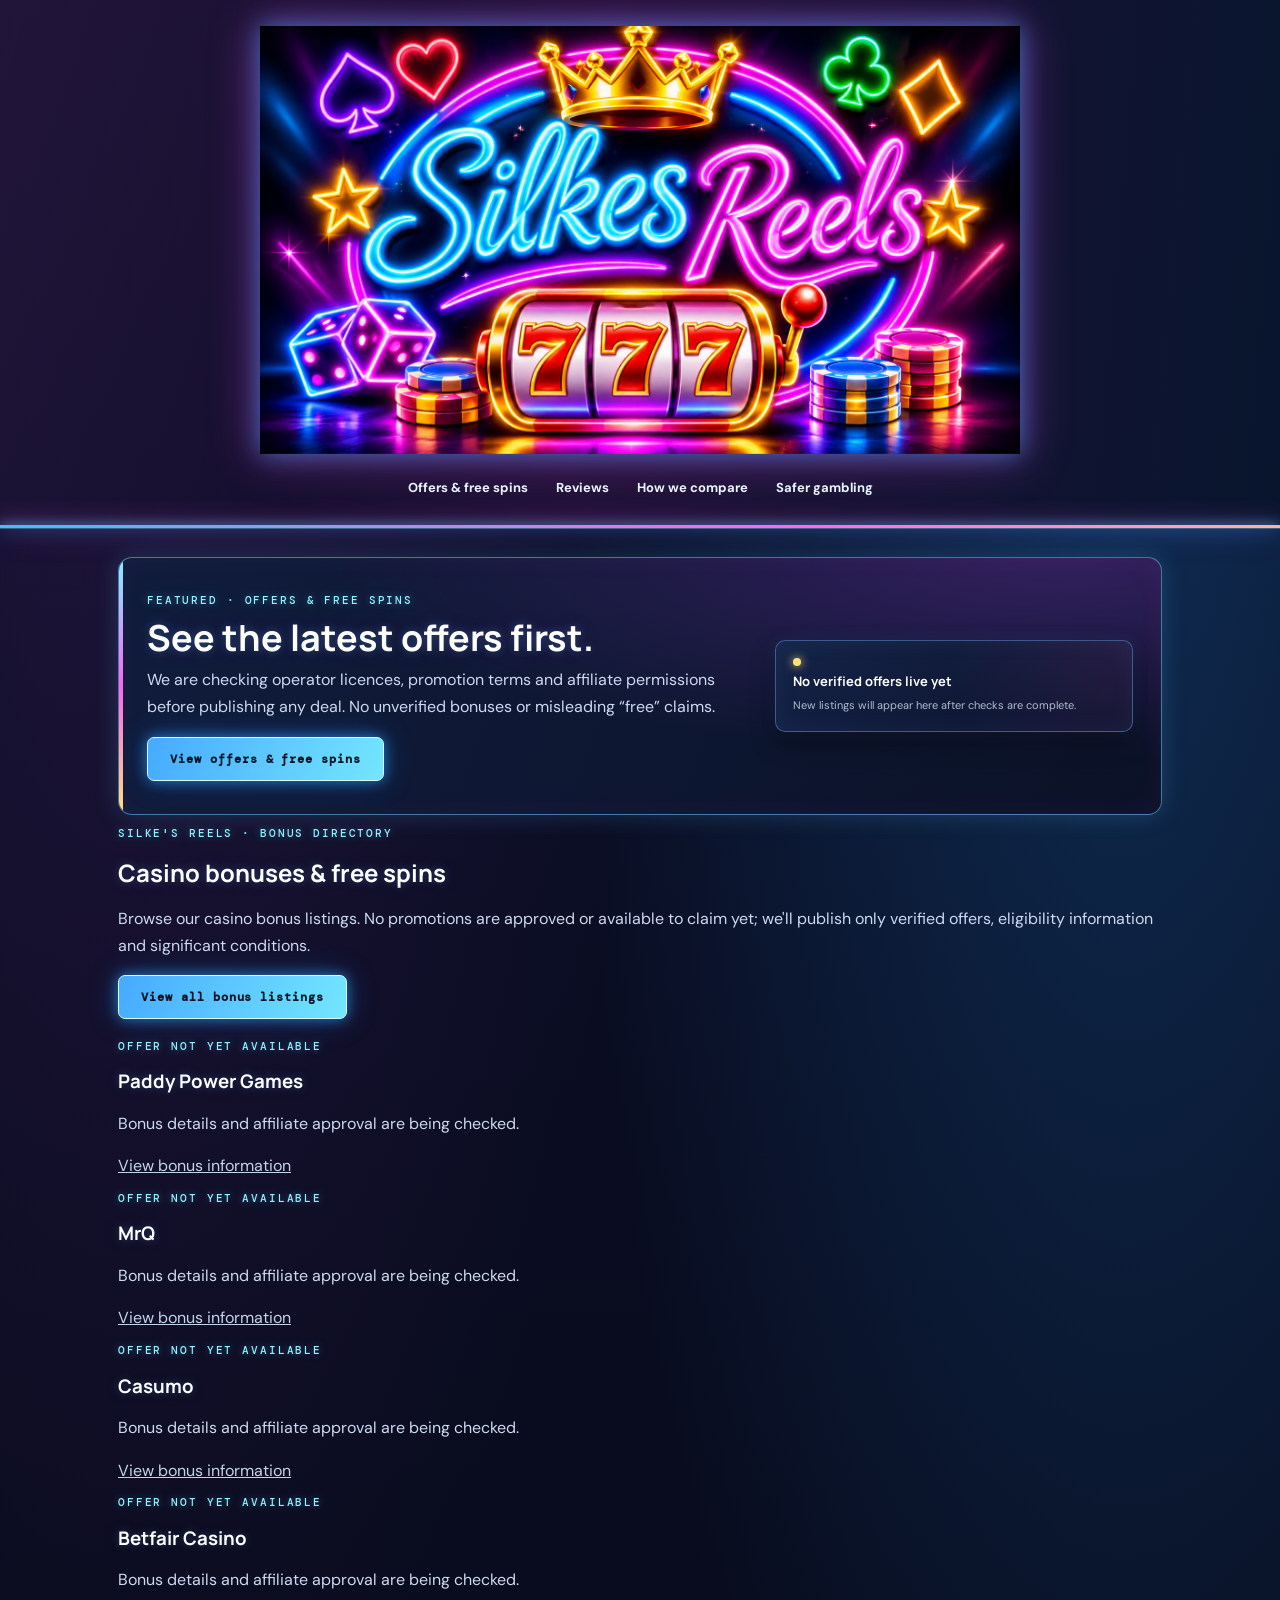
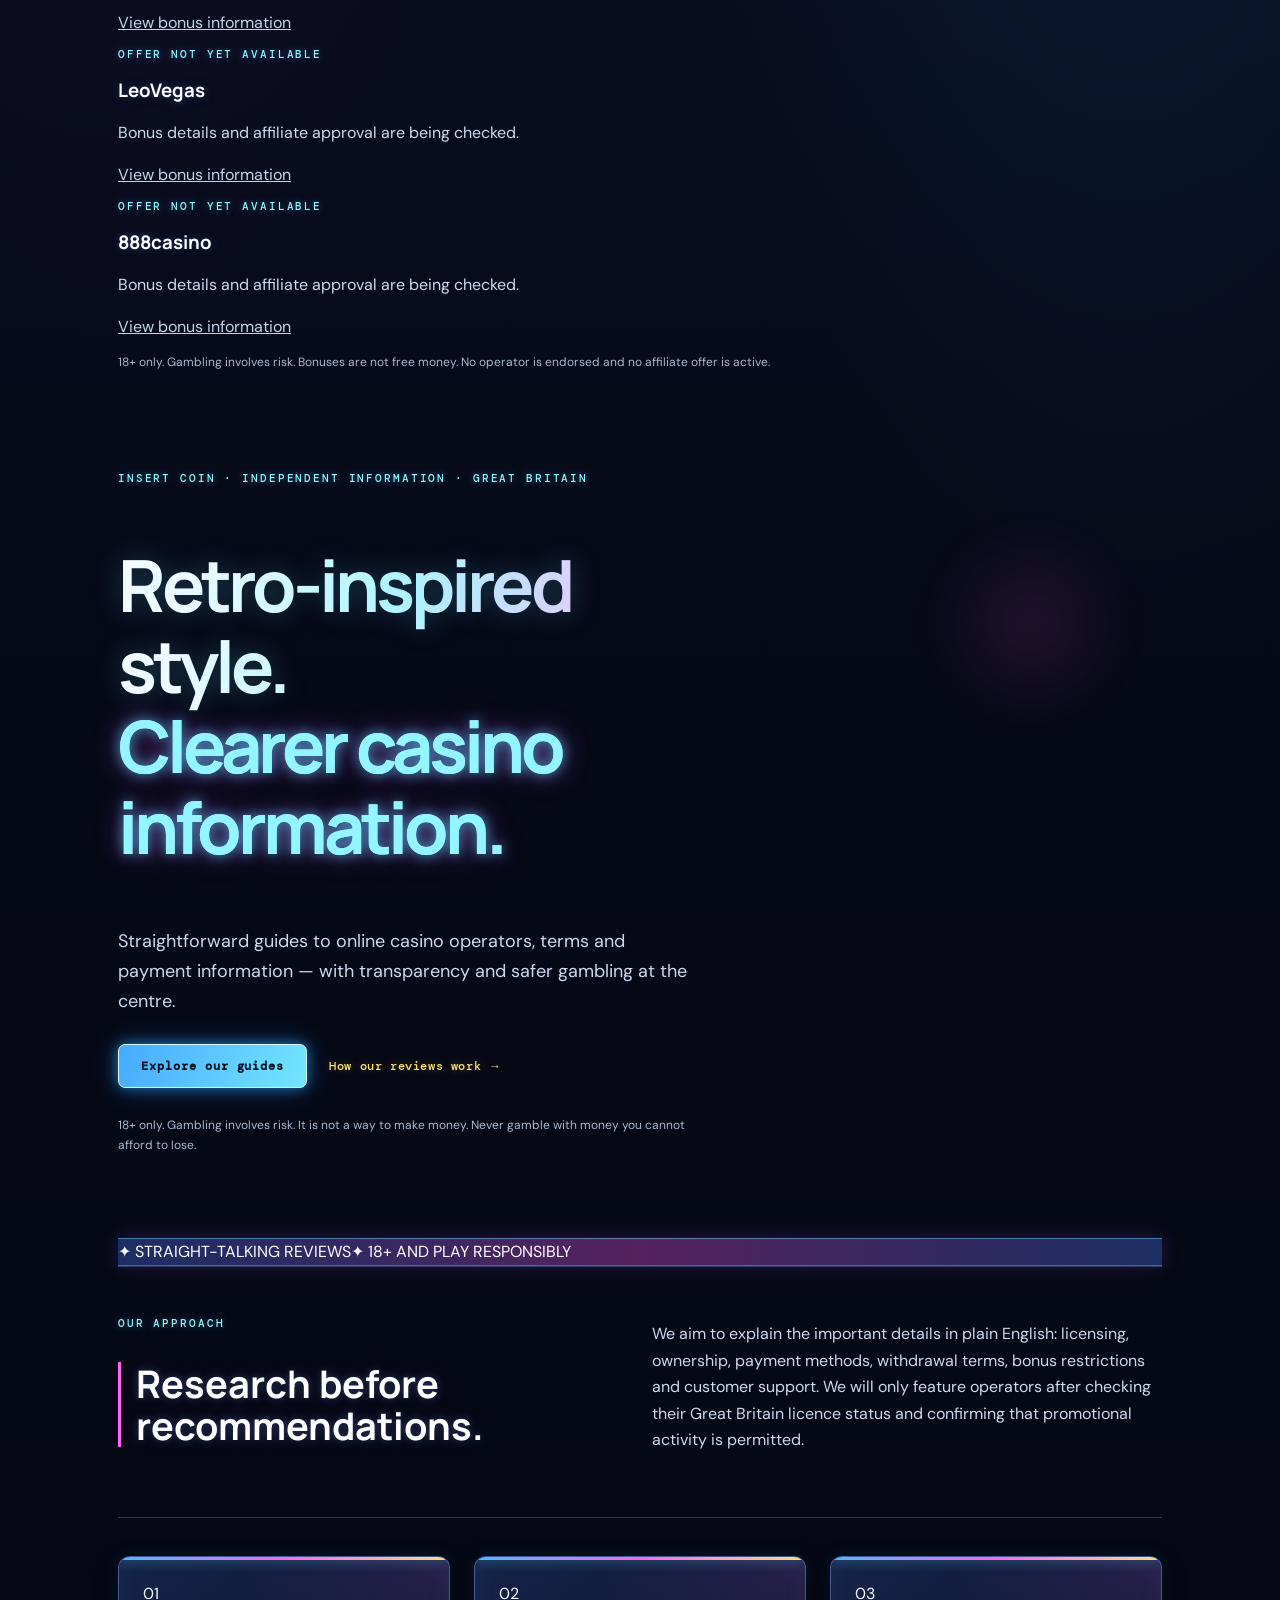
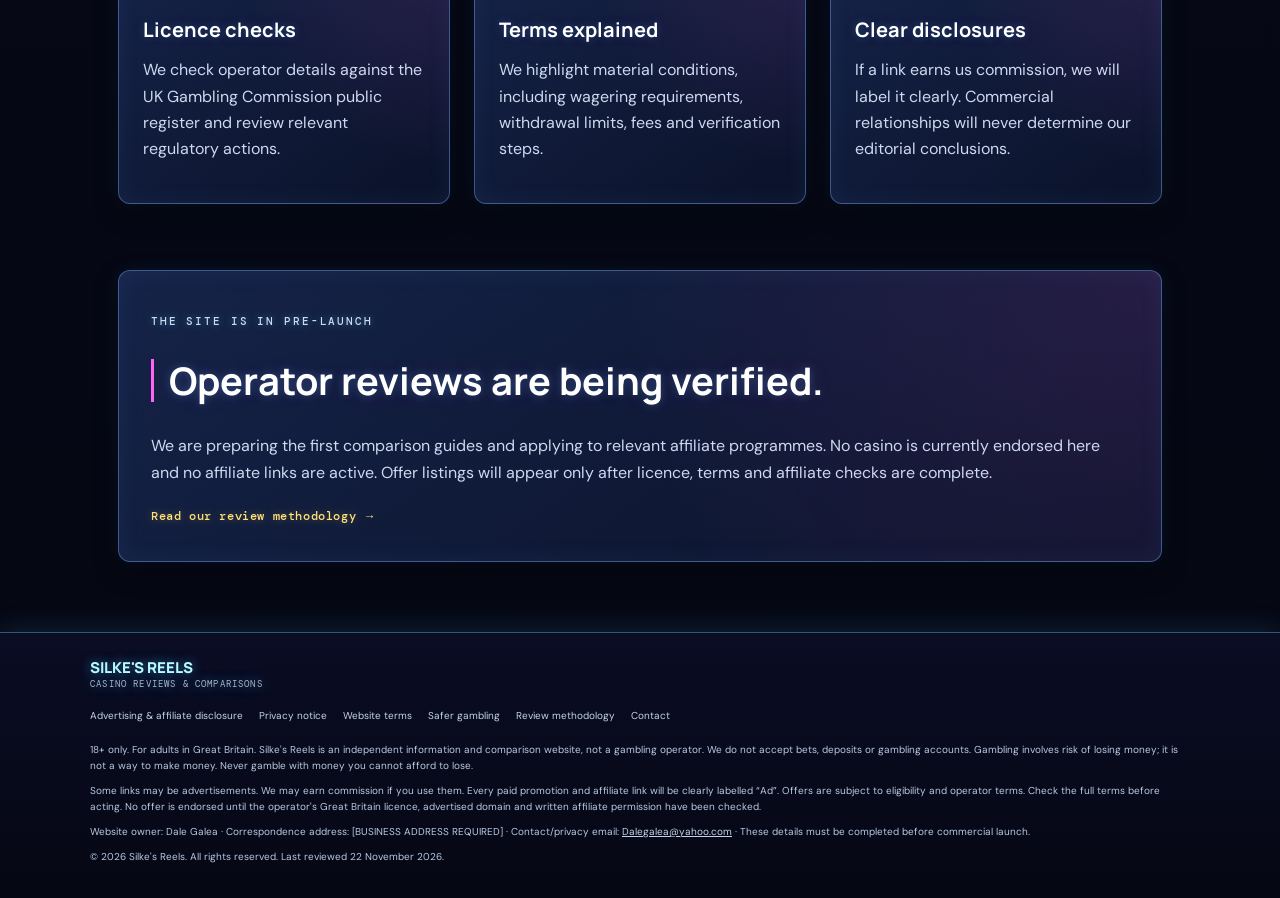
==== commit e97d227b: "Show pending casino bonus listings on Silke's Reels homepage" ====
--- a/index.html
+++ b/index.html
@@ -1,2 +1,2 @@
 <!doctype html>
-<html lang="en-GB"><head><meta charset="utf-8"><meta name="viewport" content="width=device-width,initial-scale=1"><meta name="description" content="Independent information and comparison guides for adults researching UK-licensed online casino operators."><title>Silke's Reels | Casino Reviews & Comparisons</title><link rel="stylesheet" href="styles.css?v=neon-v3-20261128"></head><body><header class="site-header"><a class="brand" href="index.html" aria-label="Silke's Reels home"><img src="IMG_1723.png" alt="Silke's Reels — Casino Reviews and Comparisons" class="brand-logo"></a><nav><a href="offers.html">Offers & free spins</a><a href="reviews.html">Reviews</a><a href="#how">How we compare</a><a href="responsible-gambling.html">Safer gambling</a></nav></header><main><section class="offers-spotlight" aria-labelledby="offers-heading"><div class="offers-spotlight-copy"><p class="eyebrow">FEATURED · OFFERS & FREE SPINS</p><h2 id="offers-heading">See the latest offers first.</h2><p>We are checking operator licences, promotion terms and affiliate permissions before publishing any deal. No unverified bonuses or misleading “free” claims.</p><a class="button" href="offers.html">View offers & free spins</a></div><div class="offers-status"><span class="offers-status-light"></span><strong>No verified offers live yet</strong><small>New listings will appear here after checks are complete.</small></div></section><section class="hero"><div class="hero-copy"><p class="eyebrow">INSERT COIN · INDEPENDENT INFORMATION · GREAT BRITAIN</p><h1>Retro-inspired style.<br><em>Clearer casino information.</em></h1><p class="lead">Straightforward guides to online casino operators, terms and payment information — with transparency and safer gambling at the centre.</p><div class="hero-actions"><a class="button" href="reviews.html">Explore our guides</a><a class="text-link" href="#how">How our reviews work →</a></div><p class="notice">18+ only. Gambling involves risk. It is not a way to make money. Never gamble with money you cannot afford to lose.</p></div></section><section class="arcade-strip"><span>✦ STRAIGHT-TALKING REVIEWS</span><span>✦ 18+ AND PLAY RESPONSIBLY</span></section><section class="intro-grid"><div><p class="eyebrow">OUR APPROACH</p><h2>Research before recommendations.</h2></div><p>We aim to explain the important details in plain English: licensing, ownership, payment methods, withdrawal terms, bonus restrictions and customer support. We will only feature operators after checking their Great Britain licence status and confirming that promotional activity is permitted.</p></section><section id="how" class="feature-grid"><article><span>01</span><h3>Licence checks</h3><p>We check operator details against the UK Gambling Commission public register and review relevant regulatory actions.</p></article><article><span>02</span><h3>Terms explained</h3><p>We highlight material conditions, including wagering requirements, withdrawal limits, fees and verification steps.</p></article><article><span>03</span><h3>Clear disclosures</h3><p>If a link earns us commission, we will label it clearly. Commercial relationships will never determine our editorial conclusions.</p></article></section><section class="coming"><p class="eyebrow">THE SITE IS IN PRE-LAUNCH</p><h2>Operator reviews are being verified.</h2><p>We are preparing the first comparison guides and applying to relevant affiliate programmes. No casino is currently endorsed here and no affiliate links are active. Offer listings will appear only after licence, terms and affiliate checks are complete.</p><a href="methodology.html" class="text-link">Read our review methodology →</a></section></main><footer class="site-legal-footer"><div class="footer-brand">SILKE'S REELS <span>CASINO REVIEWS & COMPARISONS</span></div><div class="footer-links"><a href="affiliate-disclosure.html">Advertising & affiliate disclosure</a><a href="privacy.html">Privacy notice</a><a href="terms.html">Website terms</a><a href="responsible-gambling.html">Safer gambling</a><a href="methodology.html">Review methodology</a><a href="contact.html">Contact</a></div><p class="legal-small">18+ only. For adults in Great Britain. Silke's Reels is an independent information and comparison website, not a gambling operator. We do not accept bets, deposits or gambling accounts. Gambling involves risk of losing money; it is not a way to make money. Never gamble with money you cannot afford to lose.</p><p class="legal-small">Some links may be advertisements. We may earn commission if you use them. Every paid promotion and affiliate link will be clearly labelled “Ad”. Offers are subject to eligibility and operator terms. Check the full terms before acting. No offer is endorsed until the operator's Great Britain licence, advertised domain and written affiliate permission have been checked.</p><p class="legal-small">Website owner: Dale Galea · Correspondence address: [BUSINESS ADDRESS REQUIRED] · Contact/privacy email: <a href="mailto:Dalegalea@yahoo.com">Dalegalea@yahoo.com</a> · These details must be completed before commercial launch.</p><p class="legal-small">© 2026 Silke's Reels. All rights reserved. Last reviewed 22 November 2026.</p></footer></body></html>+<html lang="en-GB"><head><meta charset="utf-8"><meta name="viewport" content="width=device-width,initial-scale=1"><meta name="description" content="Independent information and comparison guides for adults researching UK-licensed online casino operators."><title>Silke's Reels | Casino Reviews & Comparisons</title><link rel="stylesheet" href="styles.css?v=neon-v4-20261128"></head><body><header class="site-header"><a class="brand" href="index.html" aria-label="Silke's Reels home"><img src="IMG_1723.png" alt="Silke's Reels — Casino Reviews and Comparisons" class="brand-logo"></a><nav><a href="offers.html">Offers & free spins</a><a href="reviews.html">Reviews</a><a href="#how">How we compare</a><a href="responsible-gambling.html">Safer gambling</a></nav></header><main><section class="offers-spotlight" aria-labelledby="offers-heading"><div class="offers-spotlight-copy"><p class="eyebrow">FEATURED · OFFERS & FREE SPINS</p><h2 id="offers-heading">See the latest offers first.</h2><p>We are checking operator licences, promotion terms and affiliate permissions before publishing any deal. No unverified bonuses or misleading “free” claims.</p><a class="button" href="offers.html">View offers & free spins</a></div><div class="offers-status"><span class="offers-status-light"></span><strong>No verified offers live yet</strong><small>New listings will appear here after checks are complete.</small></div></section><section class="home-offers" aria-labelledby="home-offers-title"><div class="home-offers-heading"><div><p class="eyebrow">SILKE'S REELS · BONUS DIRECTORY</p><h2 id="home-offers-title">Casino bonuses &amp; free spins</h2><p>Browse our casino bonus listings. No promotions are approved or available to claim yet; we'll publish only verified offers, eligibility information and significant conditions.</p></div><a class="button" href="offers.html">View all bonus listings</a></div><div class="home-offers-grid"><article class="home-offer-card"><p class="eyebrow">OFFER NOT YET AVAILABLE</p><h3>Paddy Power Games</h3><p>Bonus details and affiliate approval are being checked.</p><a href="offers.html#bonus-paddy-power" aria-label="View Paddy Power Games bonus information">View bonus information</a></article><article class="home-offer-card"><p class="eyebrow">OFFER NOT YET AVAILABLE</p><h3>MrQ</h3><p>Bonus details and affiliate approval are being checked.</p><a href="offers.html#bonus-mrq" aria-label="View MrQ bonus information">View bonus information</a></article><article class="home-offer-card"><p class="eyebrow">OFFER NOT YET AVAILABLE</p><h3>Casumo</h3><p>Bonus details and affiliate approval are being checked.</p><a href="offers.html#bonus-casumo" aria-label="View Casumo bonus information">View bonus information</a></article><article class="home-offer-card"><p class="eyebrow">OFFER NOT YET AVAILABLE</p><h3>Betfair Casino</h3><p>Bonus details and affiliate approval are being checked.</p><a href="offers.html#bonus-betfair" aria-label="View Betfair Casino bonus information">View bonus information</a></article><article class="home-offer-card"><p class="eyebrow">OFFER NOT YET AVAILABLE</p><h3>LeoVegas</h3><p>Bonus details and affiliate approval are being checked.</p><a href="offers.html#bonus-leovegas" aria-label="View LeoVegas bonus information">View bonus information</a></article><article class="home-offer-card"><p class="eyebrow">OFFER NOT YET AVAILABLE</p><h3>888casino</h3><p>Bonus details and affiliate approval are being checked.</p><a href="offers.html#bonus-888" aria-label="View 888casino bonus information">View bonus information</a></article></div><p class="notice">18+ only. Gambling involves risk. Bonuses are not free money. No operator is endorsed and no affiliate offer is active.</p></section><section class="hero"><div class="hero-copy"><p class="eyebrow">INSERT COIN · INDEPENDENT INFORMATION · GREAT BRITAIN</p><h1>Retro-inspired style.<br><em>Clearer casino information.</em></h1><p class="lead">Straightforward guides to online casino operators, terms and payment information — with transparency and safer gambling at the centre.</p><div class="hero-actions"><a class="button" href="reviews.html">Explore our guides</a><a class="text-link" href="#how">How our reviews work →</a></div><p class="notice">18+ only. Gambling involves risk. It is not a way to make money. Never gamble with money you cannot afford to lose.</p></div></section><section class="arcade-strip"><span>✦ STRAIGHT-TALKING REVIEWS</span><span>✦ 18+ AND PLAY RESPONSIBLY</span></section><section class="intro-grid"><div><p class="eyebrow">OUR APPROACH</p><h2>Research before recommendations.</h2></div><p>We aim to explain the important details in plain English: licensing, ownership, payment methods, withdrawal terms, bonus restrictions and customer support. We will only feature operators after checking their Great Britain licence status and confirming that promotional activity is permitted.</p></section><section id="how" class="feature-grid"><article><span>01</span><h3>Licence checks</h3><p>We check operator details against the UK Gambling Commission public register and review relevant regulatory actions.</p></article><article><span>02</span><h3>Terms explained</h3><p>We highlight material conditions, including wagering requirements, withdrawal limits, fees and verification steps.</p></article><article><span>03</span><h3>Clear disclosures</h3><p>If a link earns us commission, we will label it clearly. Commercial relationships will never determine our editorial conclusions.</p></article></section><section class="coming"><p class="eyebrow">THE SITE IS IN PRE-LAUNCH</p><h2>Operator reviews are being verified.</h2><p>We are preparing the first comparison guides and applying to relevant affiliate programmes. No casino is currently endorsed here and no affiliate links are active. Offer listings will appear only after licence, terms and affiliate checks are complete.</p><a href="methodology.html" class="text-link">Read our review methodology →</a></section></main><footer class="site-legal-footer"><div class="footer-brand">SILKE'S REELS <span>CASINO REVIEWS & COMPARISONS</span></div><div class="footer-links"><a href="affiliate-disclosure.html">Advertising & affiliate disclosure</a><a href="privacy.html">Privacy notice</a><a href="terms.html">Website terms</a><a href="responsible-gambling.html">Safer gambling</a><a href="methodology.html">Review methodology</a><a href="contact.html">Contact</a></div><p class="legal-small">18+ only. For adults in Great Britain. Silke's Reels is an independent information and comparison website, not a gambling operator. We do not accept bets, deposits or gambling accounts. Gambling involves risk of losing money; it is not a way to make money. Never gamble with money you cannot afford to lose.</p><p class="legal-small">Some links may be advertisements. We may earn commission if you use them. Every paid promotion and affiliate link will be clearly labelled “Ad”. Offers are subject to eligibility and operator terms. Check the full terms before acting. No offer is endorsed until the operator's Great Britain licence, advertised domain and written affiliate permission have been checked.</p><p class="legal-small">Website owner: Dale Galea · Correspondence address: [BUSINESS ADDRESS REQUIRED] · Contact/privacy email: <a href="mailto:Dalegalea@yahoo.com">Dalegalea@yahoo.com</a> · These details must be completed before commercial launch.</p><p class="legal-small">© 2026 Silke's Reels. All rights reserved. Last reviewed 22 November 2026.</p></footer></body></html>
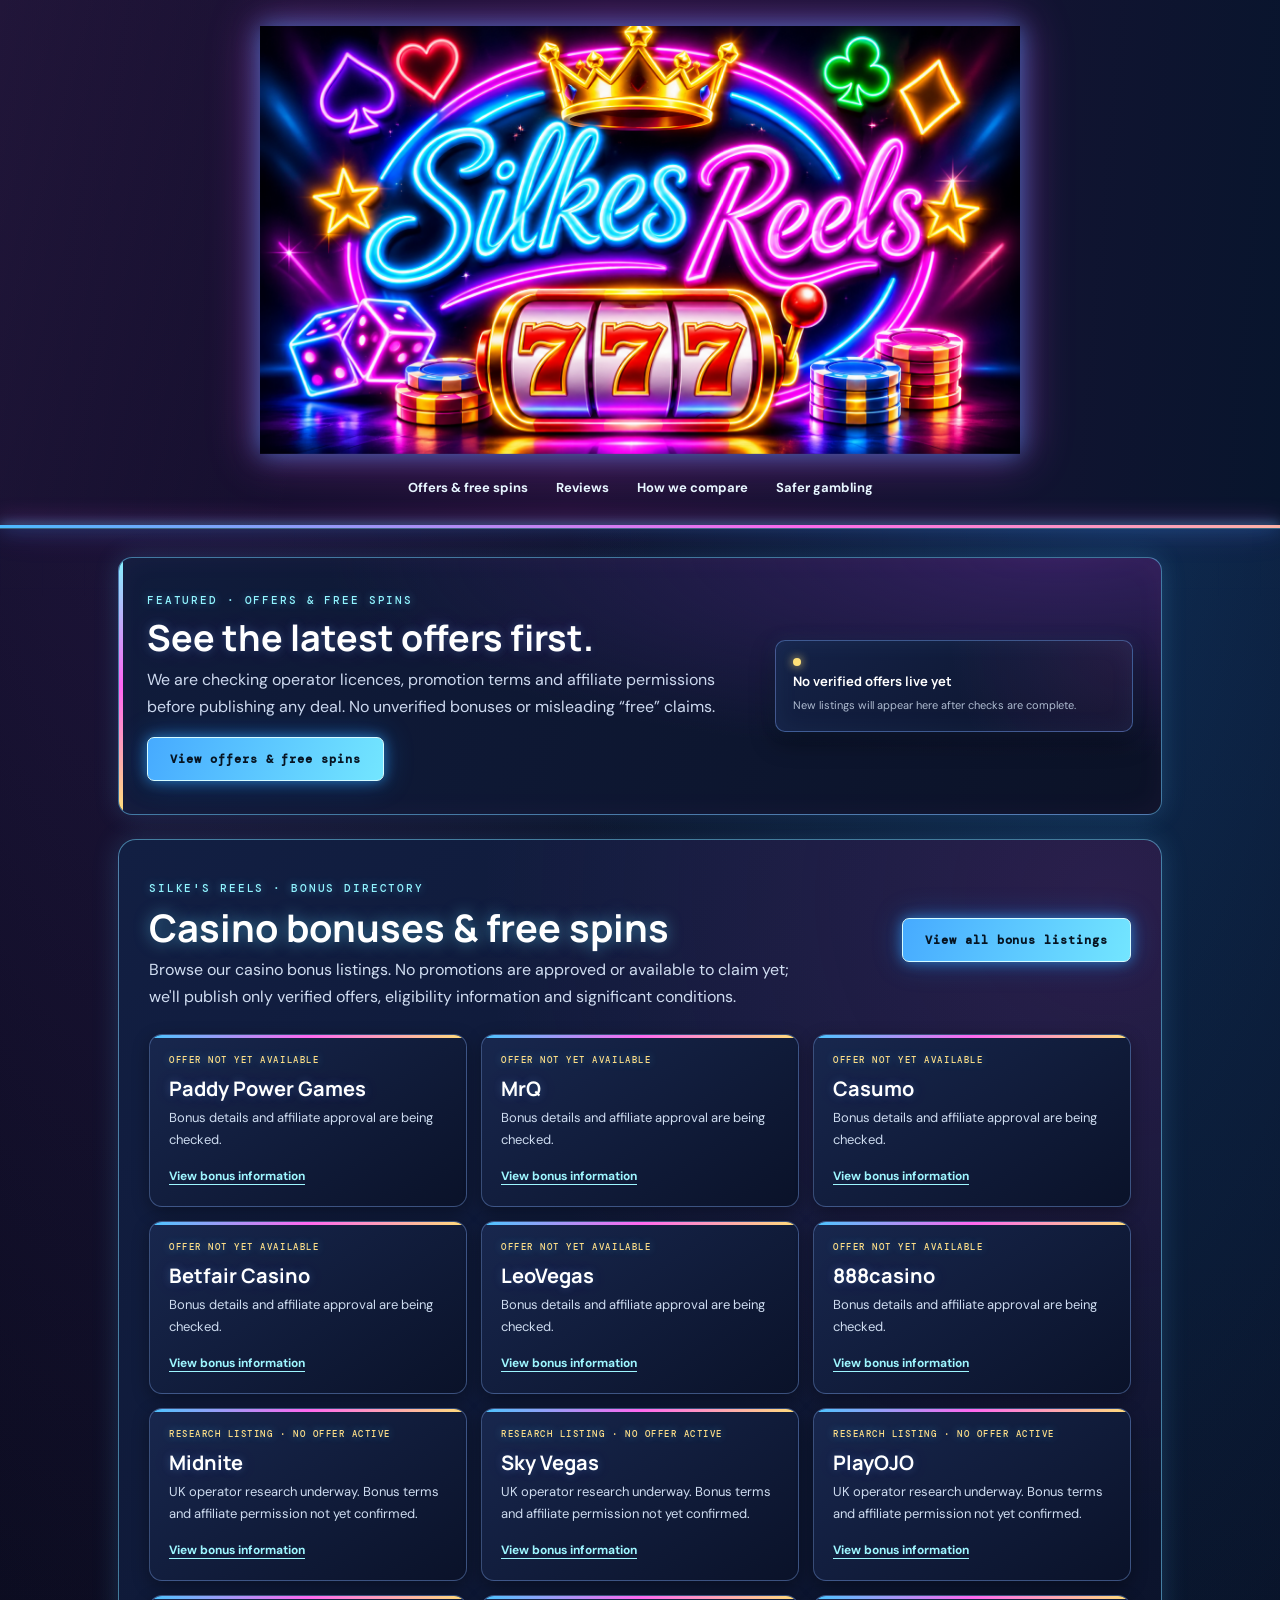
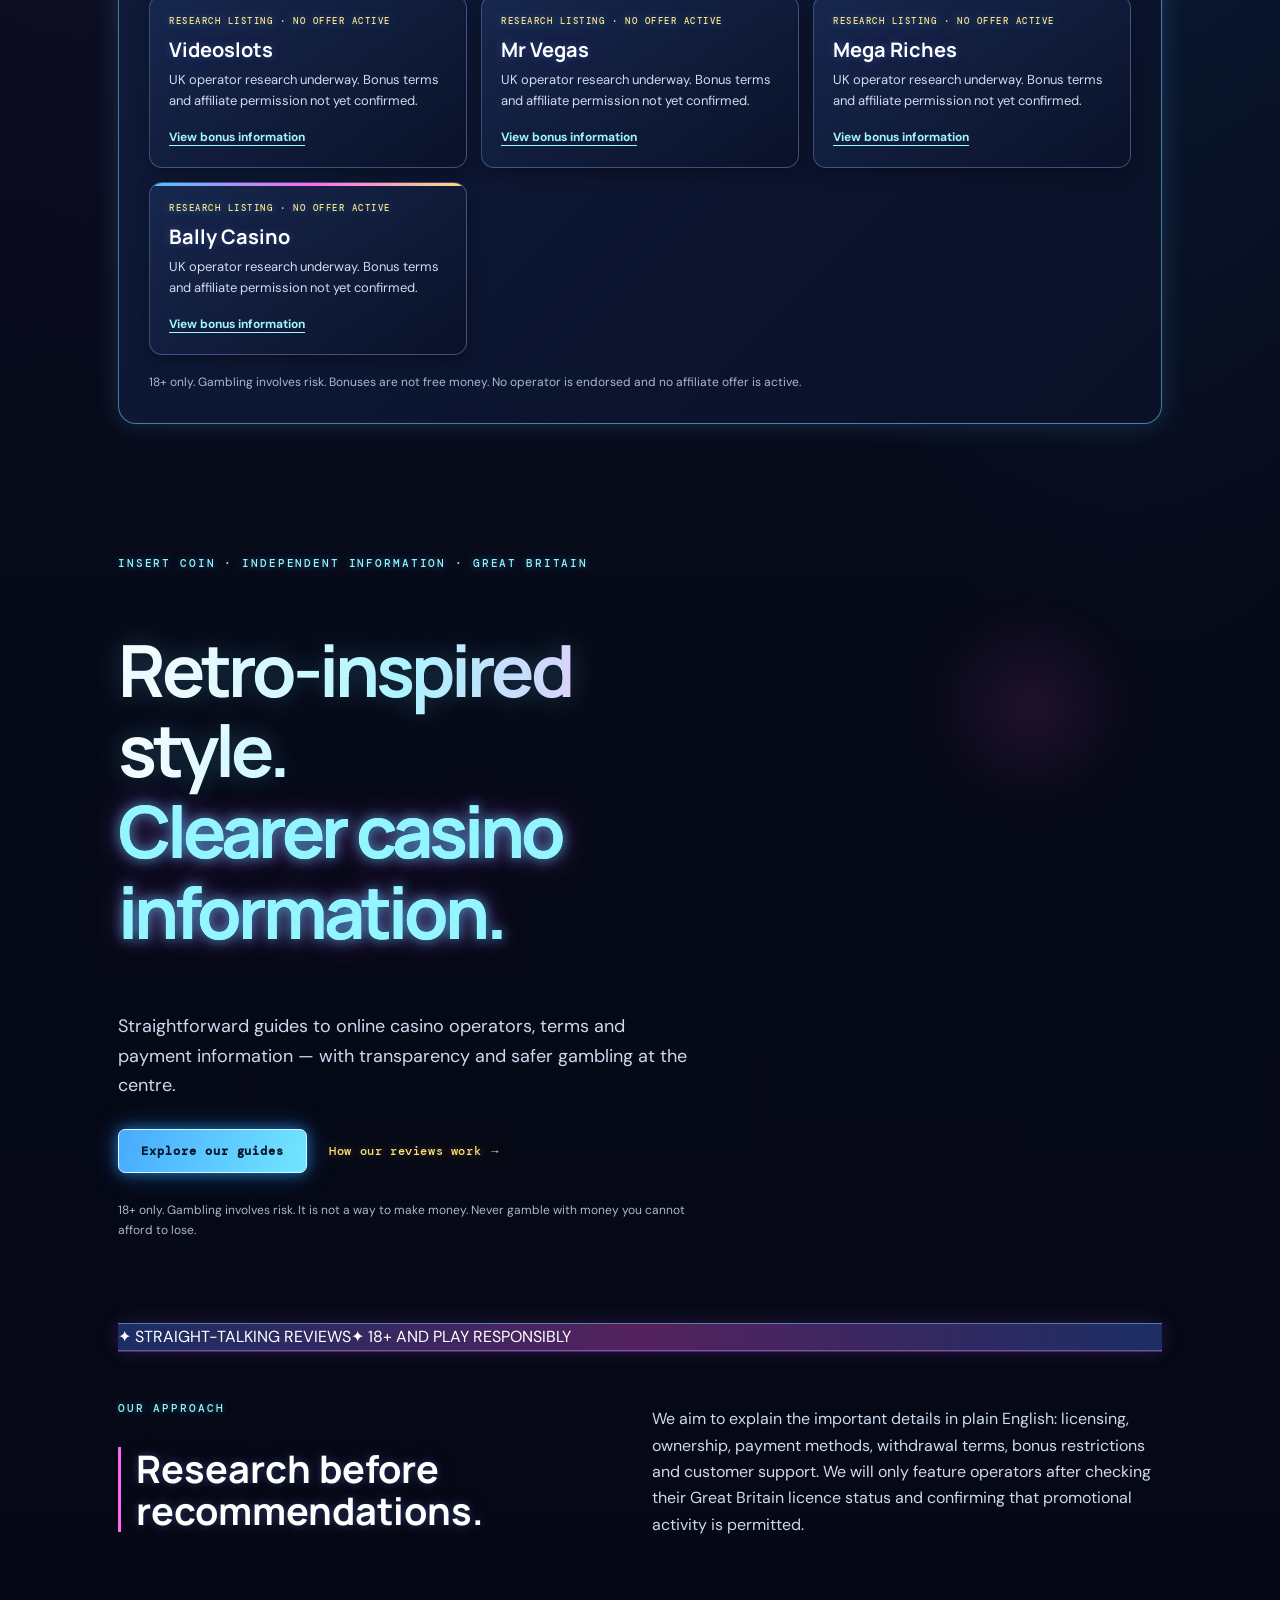
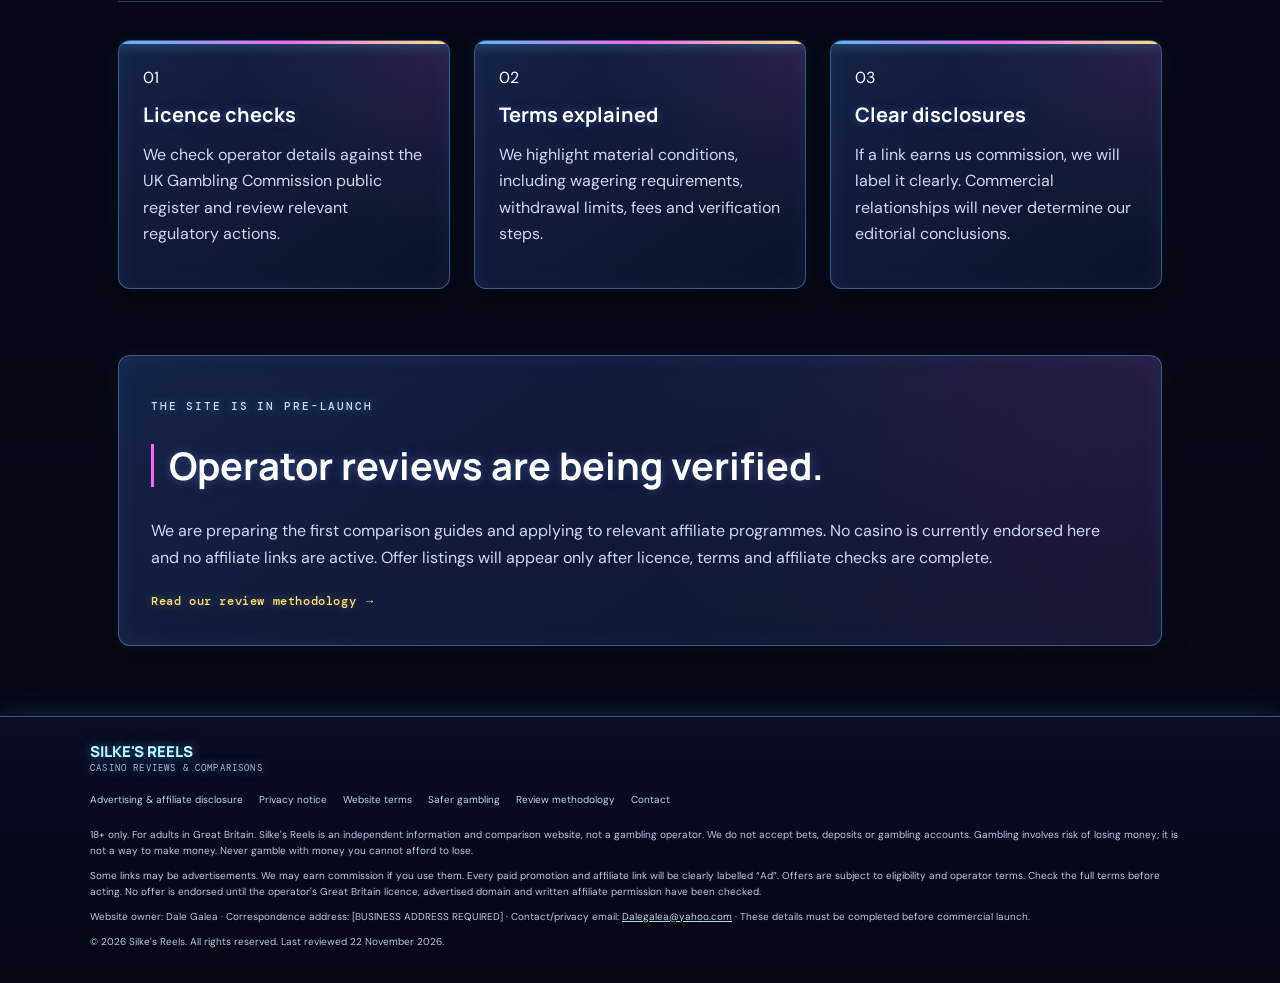
==== commit 9e14d728: "Feature Midnite, Sky Vegas and five additional casino research listings on homepage" ====
--- a/index.html
+++ b/index.html
@@ -1,2 +1,2 @@
 <!doctype html>
-<html lang="en-GB"><head><meta charset="utf-8"><meta name="viewport" content="width=device-width,initial-scale=1"><meta name="description" content="Independent information and comparison guides for adults researching UK-licensed online casino operators."><title>Silke's Reels | Casino Reviews & Comparisons</title><link rel="stylesheet" href="styles.css?v=neon-v4-20261128"></head><body><header class="site-header"><a class="brand" href="index.html" aria-label="Silke's Reels home"><img src="IMG_1723.png" alt="Silke's Reels — Casino Reviews and Comparisons" class="brand-logo"></a><nav><a href="offers.html">Offers & free spins</a><a href="reviews.html">Reviews</a><a href="#how">How we compare</a><a href="responsible-gambling.html">Safer gambling</a></nav></header><main><section class="offers-spotlight" aria-labelledby="offers-heading"><div class="offers-spotlight-copy"><p class="eyebrow">FEATURED · OFFERS & FREE SPINS</p><h2 id="offers-heading">See the latest offers first.</h2><p>We are checking operator licences, promotion terms and affiliate permissions before publishing any deal. No unverified bonuses or misleading “free” claims.</p><a class="button" href="offers.html">View offers & free spins</a></div><div class="offers-status"><span class="offers-status-light"></span><strong>No verified offers live yet</strong><small>New listings will appear here after checks are complete.</small></div></section><section class="home-offers" aria-labelledby="home-offers-title"><div class="home-offers-heading"><div><p class="eyebrow">SILKE'S REELS · BONUS DIRECTORY</p><h2 id="home-offers-title">Casino bonuses &amp; free spins</h2><p>Browse our casino bonus listings. No promotions are approved or available to claim yet; we'll publish only verified offers, eligibility information and significant conditions.</p></div><a class="button" href="offers.html">View all bonus listings</a></div><div class="home-offers-grid"><article class="home-offer-card"><p class="eyebrow">OFFER NOT YET AVAILABLE</p><h3>Paddy Power Games</h3><p>Bonus details and affiliate approval are being checked.</p><a href="offers.html#bonus-paddy-power" aria-label="View Paddy Power Games bonus information">View bonus information</a></article><article class="home-offer-card"><p class="eyebrow">OFFER NOT YET AVAILABLE</p><h3>MrQ</h3><p>Bonus details and affiliate approval are being checked.</p><a href="offers.html#bonus-mrq" aria-label="View MrQ bonus information">View bonus information</a></article><article class="home-offer-card"><p class="eyebrow">OFFER NOT YET AVAILABLE</p><h3>Casumo</h3><p>Bonus details and affiliate approval are being checked.</p><a href="offers.html#bonus-casumo" aria-label="View Casumo bonus information">View bonus information</a></article><article class="home-offer-card"><p class="eyebrow">OFFER NOT YET AVAILABLE</p><h3>Betfair Casino</h3><p>Bonus details and affiliate approval are being checked.</p><a href="offers.html#bonus-betfair" aria-label="View Betfair Casino bonus information">View bonus information</a></article><article class="home-offer-card"><p class="eyebrow">OFFER NOT YET AVAILABLE</p><h3>LeoVegas</h3><p>Bonus details and affiliate approval are being checked.</p><a href="offers.html#bonus-leovegas" aria-label="View LeoVegas bonus information">View bonus information</a></article><article class="home-offer-card"><p class="eyebrow">OFFER NOT YET AVAILABLE</p><h3>888casino</h3><p>Bonus details and affiliate approval are being checked.</p><a href="offers.html#bonus-888" aria-label="View 888casino bonus information">View bonus information</a></article></div><p class="notice">18+ only. Gambling involves risk. Bonuses are not free money. No operator is endorsed and no affiliate offer is active.</p></section><section class="hero"><div class="hero-copy"><p class="eyebrow">INSERT COIN · INDEPENDENT INFORMATION · GREAT BRITAIN</p><h1>Retro-inspired style.<br><em>Clearer casino information.</em></h1><p class="lead">Straightforward guides to online casino operators, terms and payment information — with transparency and safer gambling at the centre.</p><div class="hero-actions"><a class="button" href="reviews.html">Explore our guides</a><a class="text-link" href="#how">How our reviews work →</a></div><p class="notice">18+ only. Gambling involves risk. It is not a way to make money. Never gamble with money you cannot afford to lose.</p></div></section><section class="arcade-strip"><span>✦ STRAIGHT-TALKING REVIEWS</span><span>✦ 18+ AND PLAY RESPONSIBLY</span></section><section class="intro-grid"><div><p class="eyebrow">OUR APPROACH</p><h2>Research before recommendations.</h2></div><p>We aim to explain the important details in plain English: licensing, ownership, payment methods, withdrawal terms, bonus restrictions and customer support. We will only feature operators after checking their Great Britain licence status and confirming that promotional activity is permitted.</p></section><section id="how" class="feature-grid"><article><span>01</span><h3>Licence checks</h3><p>We check operator details against the UK Gambling Commission public register and review relevant regulatory actions.</p></article><article><span>02</span><h3>Terms explained</h3><p>We highlight material conditions, including wagering requirements, withdrawal limits, fees and verification steps.</p></article><article><span>03</span><h3>Clear disclosures</h3><p>If a link earns us commission, we will label it clearly. Commercial relationships will never determine our editorial conclusions.</p></article></section><section class="coming"><p class="eyebrow">THE SITE IS IN PRE-LAUNCH</p><h2>Operator reviews are being verified.</h2><p>We are preparing the first comparison guides and applying to relevant affiliate programmes. No casino is currently endorsed here and no affiliate links are active. Offer listings will appear only after licence, terms and affiliate checks are complete.</p><a href="methodology.html" class="text-link">Read our review methodology →</a></section></main><footer class="site-legal-footer"><div class="footer-brand">SILKE'S REELS <span>CASINO REVIEWS & COMPARISONS</span></div><div class="footer-links"><a href="affiliate-disclosure.html">Advertising & affiliate disclosure</a><a href="privacy.html">Privacy notice</a><a href="terms.html">Website terms</a><a href="responsible-gambling.html">Safer gambling</a><a href="methodology.html">Review methodology</a><a href="contact.html">Contact</a></div><p class="legal-small">18+ only. For adults in Great Britain. Silke's Reels is an independent information and comparison website, not a gambling operator. We do not accept bets, deposits or gambling accounts. Gambling involves risk of losing money; it is not a way to make money. Never gamble with money you cannot afford to lose.</p><p class="legal-small">Some links may be advertisements. We may earn commission if you use them. Every paid promotion and affiliate link will be clearly labelled “Ad”. Offers are subject to eligibility and operator terms. Check the full terms before acting. No offer is endorsed until the operator's Great Britain licence, advertised domain and written affiliate permission have been checked.</p><p class="legal-small">Website owner: Dale Galea · Correspondence address: [BUSINESS ADDRESS REQUIRED] · Contact/privacy email: <a href="mailto:Dalegalea@yahoo.com">Dalegalea@yahoo.com</a> · These details must be completed before commercial launch.</p><p class="legal-small">© 2026 Silke's Reels. All rights reserved. Last reviewed 22 November 2026.</p></footer></body></html>+<html lang="en-GB"><head><meta charset="utf-8"><meta name="viewport" content="width=device-width,initial-scale=1"><meta name="description" content="Independent information and comparison guides for adults researching UK-licensed online casino operators."><title>Silke's Reels | Casino Reviews & Comparisons</title><link rel="stylesheet" href="styles.css?v=neon-v4-20261128"></head><body><header class="site-header"><a class="brand" href="index.html" aria-label="Silke's Reels home"><img src="IMG_1723.png" alt="Silke's Reels — Casino Reviews and Comparisons" class="brand-logo"></a><nav><a href="offers.html">Offers & free spins</a><a href="reviews.html">Reviews</a><a href="#how">How we compare</a><a href="responsible-gambling.html">Safer gambling</a></nav></header><main><section class="offers-spotlight" aria-labelledby="offers-heading"><div class="offers-spotlight-copy"><p class="eyebrow">FEATURED · OFFERS & FREE SPINS</p><h2 id="offers-heading">See the latest offers first.</h2><p>We are checking operator licences, promotion terms and affiliate permissions before publishing any deal. No unverified bonuses or misleading “free” claims.</p><a class="button" href="offers.html">View offers & free spins</a></div><div class="offers-status"><span class="offers-status-light"></span><strong>No verified offers live yet</strong><small>New listings will appear here after checks are complete.</small></div></section><section class="home-offers" aria-labelledby="home-offers-title"><div class="home-offers-heading"><div><p class="eyebrow">SILKE'S REELS · BONUS DIRECTORY</p><h2 id="home-offers-title">Casino bonuses &amp; free spins</h2><p>Browse our casino bonus listings. No promotions are approved or available to claim yet; we'll publish only verified offers, eligibility information and significant conditions.</p></div><a class="button" href="offers.html">View all bonus listings</a></div><div class="home-offers-grid"><article class="home-offer-card"><p class="eyebrow">OFFER NOT YET AVAILABLE</p><h3>Paddy Power Games</h3><p>Bonus details and affiliate approval are being checked.</p><a href="offers.html#bonus-paddy-power" aria-label="View Paddy Power Games bonus information">View bonus information</a></article><article class="home-offer-card"><p class="eyebrow">OFFER NOT YET AVAILABLE</p><h3>MrQ</h3><p>Bonus details and affiliate approval are being checked.</p><a href="offers.html#bonus-mrq" aria-label="View MrQ bonus information">View bonus information</a></article><article class="home-offer-card"><p class="eyebrow">OFFER NOT YET AVAILABLE</p><h3>Casumo</h3><p>Bonus details and affiliate approval are being checked.</p><a href="offers.html#bonus-casumo" aria-label="View Casumo bonus information">View bonus information</a></article><article class="home-offer-card"><p class="eyebrow">OFFER NOT YET AVAILABLE</p><h3>Betfair Casino</h3><p>Bonus details and affiliate approval are being checked.</p><a href="offers.html#bonus-betfair" aria-label="View Betfair Casino bonus information">View bonus information</a></article><article class="home-offer-card"><p class="eyebrow">OFFER NOT YET AVAILABLE</p><h3>LeoVegas</h3><p>Bonus details and affiliate approval are being checked.</p><a href="offers.html#bonus-leovegas" aria-label="View LeoVegas bonus information">View bonus information</a></article><article class="home-offer-card"><p class="eyebrow">OFFER NOT YET AVAILABLE</p><h3>888casino</h3><p>Bonus details and affiliate approval are being checked.</p><a href="offers.html#bonus-888" aria-label="View 888casino bonus information">View bonus information</a></article><article class="home-offer-card"><p class="eyebrow">RESEARCH LISTING · NO OFFER ACTIVE</p><h3>Midnite</h3><p>UK operator research underway. Bonus terms and affiliate permission not yet confirmed.</p><a href="offers.html#bonus-midnite" aria-label="View Midnite bonus information">View bonus information</a></article><article class="home-offer-card"><p class="eyebrow">RESEARCH LISTING · NO OFFER ACTIVE</p><h3>Sky Vegas</h3><p>UK operator research underway. Bonus terms and affiliate permission not yet confirmed.</p><a href="offers.html#bonus-sky-vegas" aria-label="View Sky Vegas bonus information">View bonus information</a></article><article class="home-offer-card"><p class="eyebrow">RESEARCH LISTING · NO OFFER ACTIVE</p><h3>PlayOJO</h3><p>UK operator research underway. Bonus terms and affiliate permission not yet confirmed.</p><a href="offers.html#bonus-playojo" aria-label="View PlayOJO bonus information">View bonus information</a></article><article class="home-offer-card"><p class="eyebrow">RESEARCH LISTING · NO OFFER ACTIVE</p><h3>Videoslots</h3><p>UK operator research underway. Bonus terms and affiliate permission not yet confirmed.</p><a href="offers.html#bonus-videoslots" aria-label="View Videoslots bonus information">View bonus information</a></article><article class="home-offer-card"><p class="eyebrow">RESEARCH LISTING · NO OFFER ACTIVE</p><h3>Mr Vegas</h3><p>UK operator research underway. Bonus terms and affiliate permission not yet confirmed.</p><a href="offers.html#bonus-mr-vegas" aria-label="View Mr Vegas bonus information">View bonus information</a></article><article class="home-offer-card"><p class="eyebrow">RESEARCH LISTING · NO OFFER ACTIVE</p><h3>Mega Riches</h3><p>UK operator research underway. Bonus terms and affiliate permission not yet confirmed.</p><a href="offers.html#bonus-mega-riches" aria-label="View Mega Riches bonus information">View bonus information</a></article><article class="home-offer-card"><p class="eyebrow">RESEARCH LISTING · NO OFFER ACTIVE</p><h3>Bally Casino</h3><p>UK operator research underway. Bonus terms and affiliate permission not yet confirmed.</p><a href="offers.html#bonus-bally-casino" aria-label="View Bally Casino bonus information">View bonus information</a></article></div><p class="notice">18+ only. Gambling involves risk. Bonuses are not free money. No operator is endorsed and no affiliate offer is active.</p></section><section class="hero"><div class="hero-copy"><p class="eyebrow">INSERT COIN · INDEPENDENT INFORMATION · GREAT BRITAIN</p><h1>Retro-inspired style.<br><em>Clearer casino information.</em></h1><p class="lead">Straightforward guides to online casino operators, terms and payment information — with transparency and safer gambling at the centre.</p><div class="hero-actions"><a class="button" href="reviews.html">Explore our guides</a><a class="text-link" href="#how">How our reviews work →</a></div><p class="notice">18+ only. Gambling involves risk. It is not a way to make money. Never gamble with money you cannot afford to lose.</p></div></section><section class="arcade-strip"><span>✦ STRAIGHT-TALKING REVIEWS</span><span>✦ 18+ AND PLAY RESPONSIBLY</span></section><section class="intro-grid"><div><p class="eyebrow">OUR APPROACH</p><h2>Research before recommendations.</h2></div><p>We aim to explain the important details in plain English: licensing, ownership, payment methods, withdrawal terms, bonus restrictions and customer support. We will only feature operators after checking their Great Britain licence status and confirming that promotional activity is permitted.</p></section><section id="how" class="feature-grid"><article><span>01</span><h3>Licence checks</h3><p>We check operator details against the UK Gambling Commission public register and review relevant regulatory actions.</p></article><article><span>02</span><h3>Terms explained</h3><p>We highlight material conditions, including wagering requirements, withdrawal limits, fees and verification steps.</p></article><article><span>03</span><h3>Clear disclosures</h3><p>If a link earns us commission, we will label it clearly. Commercial relationships will never determine our editorial conclusions.</p></article></section><section class="coming"><p class="eyebrow">THE SITE IS IN PRE-LAUNCH</p><h2>Operator reviews are being verified.</h2><p>We are preparing the first comparison guides and applying to relevant affiliate programmes. No casino is currently endorsed here and no affiliate links are active. Offer listings will appear only after licence, terms and affiliate checks are complete.</p><a href="methodology.html" class="text-link">Read our review methodology →</a></section></main><footer class="site-legal-footer"><div class="footer-brand">SILKE'S REELS <span>CASINO REVIEWS & COMPARISONS</span></div><div class="footer-links"><a href="affiliate-disclosure.html">Advertising & affiliate disclosure</a><a href="privacy.html">Privacy notice</a><a href="terms.html">Website terms</a><a href="responsible-gambling.html">Safer gambling</a><a href="methodology.html">Review methodology</a><a href="contact.html">Contact</a></div><p class="legal-small">18+ only. For adults in Great Britain. Silke's Reels is an independent information and comparison website, not a gambling operator. We do not accept bets, deposits or gambling accounts. Gambling involves risk of losing money; it is not a way to make money. Never gamble with money you cannot afford to lose.</p><p class="legal-small">Some links may be advertisements. We may earn commission if you use them. Every paid promotion and affiliate link will be clearly labelled “Ad”. Offers are subject to eligibility and operator terms. Check the full terms before acting. No offer is endorsed until the operator's Great Britain licence, advertised domain and written affiliate permission have been checked.</p><p class="legal-small">Website owner: Dale Galea · Correspondence address: [BUSINESS ADDRESS REQUIRED] · Contact/privacy email: <a href="mailto:Dalegalea@yahoo.com">Dalegalea@yahoo.com</a> · These details must be completed before commercial launch.</p><p class="legal-small">© 2026 Silke's Reels. All rights reserved. Last reviewed 22 November 2026.</p></footer></body></html>
--- a/styles.css
+++ b/styles.css
@@ -111,3 +111,20 @@
 }
 @keyframes sr-footer-light{0%,100%{text-shadow:0 0 8px #50b9ff77}50%{text-shadow:0 0 17px #50b9ffcc,0 0 27px #ff64f366}}
 @media(prefers-reduced-motion:reduce){.site-header::before,.site-header::after,.brand-logo,.footer-brand{animation:none!important}.button::after{display:none}}
+
+/* Silke's Reels homepage bonus previews */
+.home-offers{margin:24px 0 45px;padding:30px;border:1px solid #75d8ff88;border-radius:18px;background:radial-gradient(circle at 95% 5%,#a83baf2e,transparent 42%),linear-gradient(135deg,#121f43,#0a1127);box-shadow:0 0 27px #57bcff33}
+.home-offers-heading{display:flex;align-items:center;justify-content:space-between;flex-wrap:wrap;gap:16px;margin-bottom:24px}
+.home-offers-heading>div{max-width:650px}
+.home-offers-heading h2{font-size:clamp(26px,4vw,38px);margin:5px 0 9px;color:#fff;text-shadow:0 0 15px #65dfff88}
+.home-offers-heading p:not(.eyebrow){margin:0;color:#d0ddf1}
+.home-offers-grid{display:grid;grid-template-columns:repeat(3,minmax(0,1fr));gap:14px}
+.home-offer-card{position:relative;padding:19px;border-radius:13px;background:linear-gradient(145deg,#18274e,#0a1229);border:1px solid #6b8dcb77;box-shadow:0 5px 17px #0005;display:flex;flex-direction:column;gap:7px;overflow:hidden}
+.home-offer-card::before{content:"";position:absolute;top:0;left:0;right:0;height:3px;background:linear-gradient(90deg,#4ac6ff,#ff68f0,#ffdd79)}
+.home-offer-card .eyebrow{font-size:9px;color:#ffdf87;margin:0}
+.home-offer-card h3{font-size:20px;margin:5px 0 0;color:#fff}
+.home-offer-card p:not(.eyebrow){font-size:13px;color:#cedcf0;margin:0 0 10px}
+.home-offer-card a{color:#9ef6ff;font-size:12px;font-weight:700;margin-top:auto;text-decoration:underline;text-underline-offset:4px}
+.home-offers>.notice{margin:18px 0 0}
+@media(max-width:850px){.home-offers-grid{grid-template-columns:repeat(2,minmax(0,1fr))}}
+@media(max-width:560px){.home-offers{padding:18px;margin-top:18px}.home-offers-grid{grid-template-columns:1fr}.home-offers-heading .button{width:100%;text-align:center}}
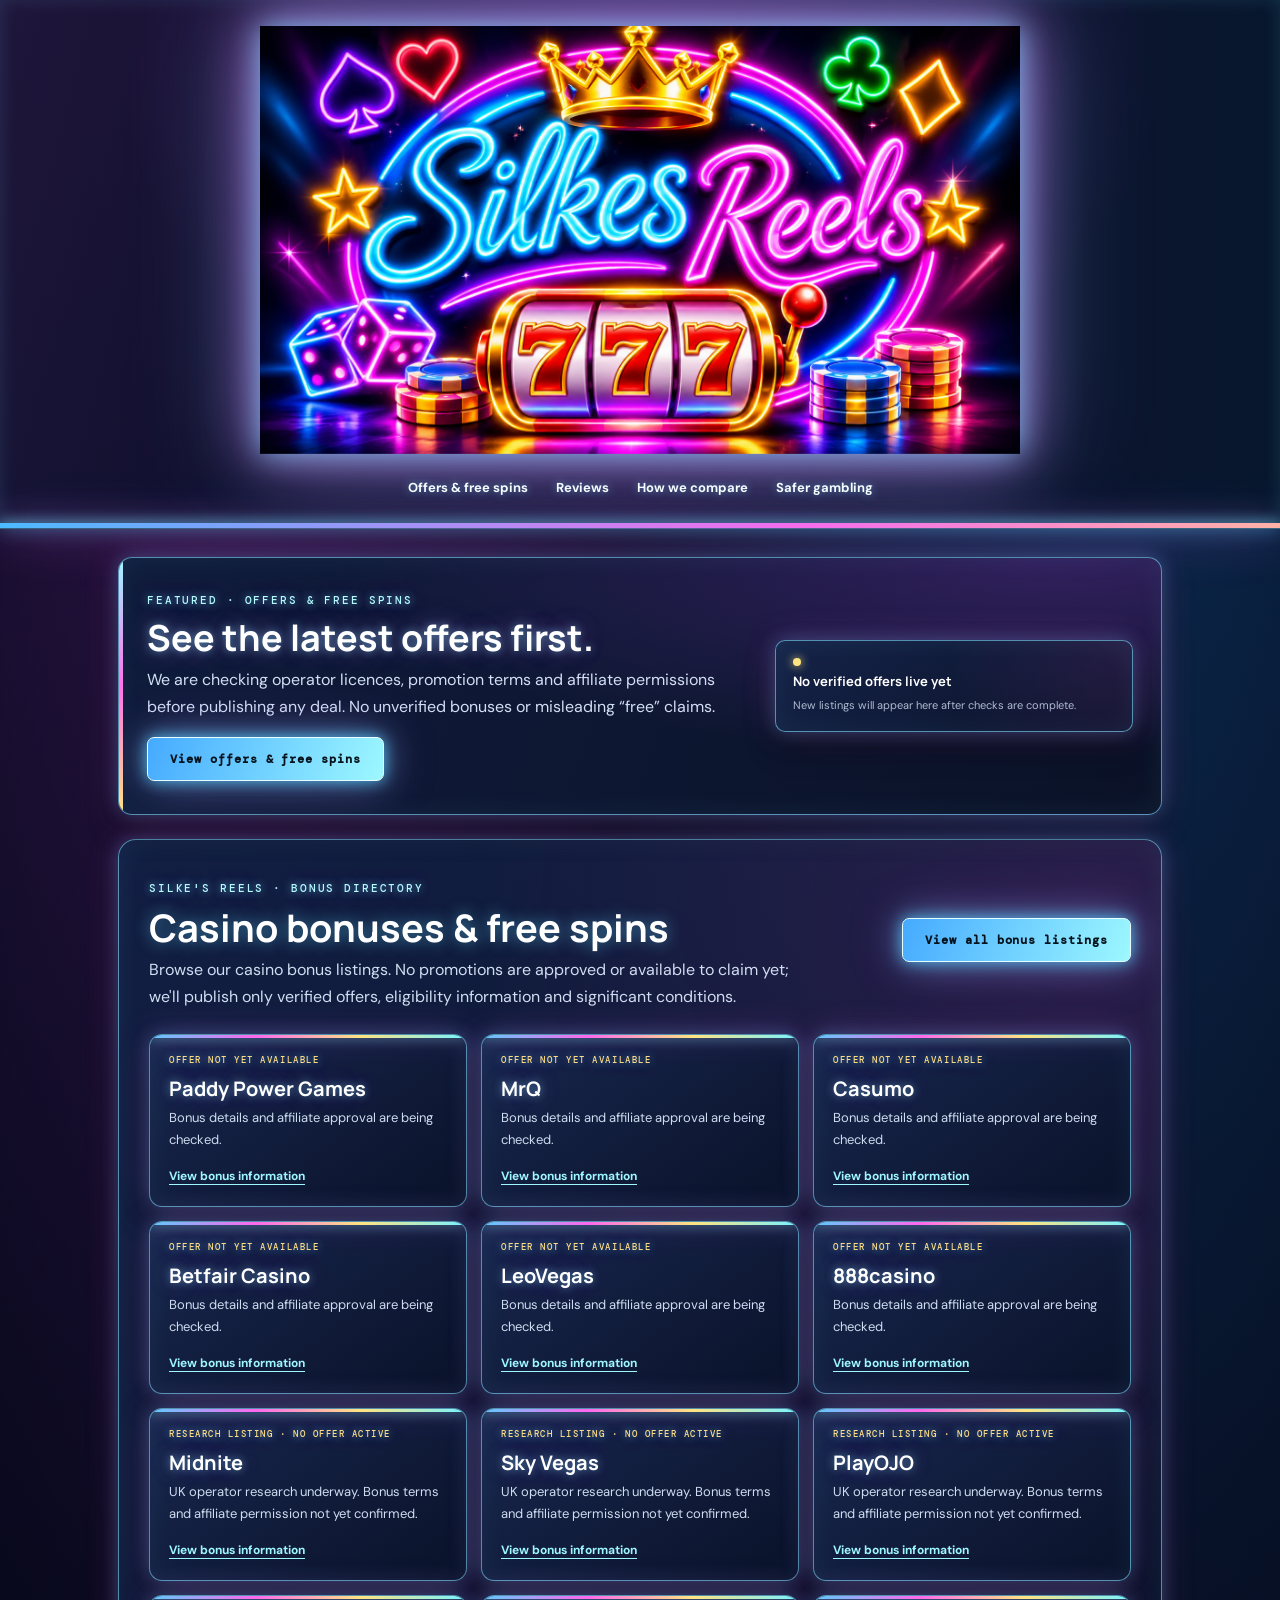
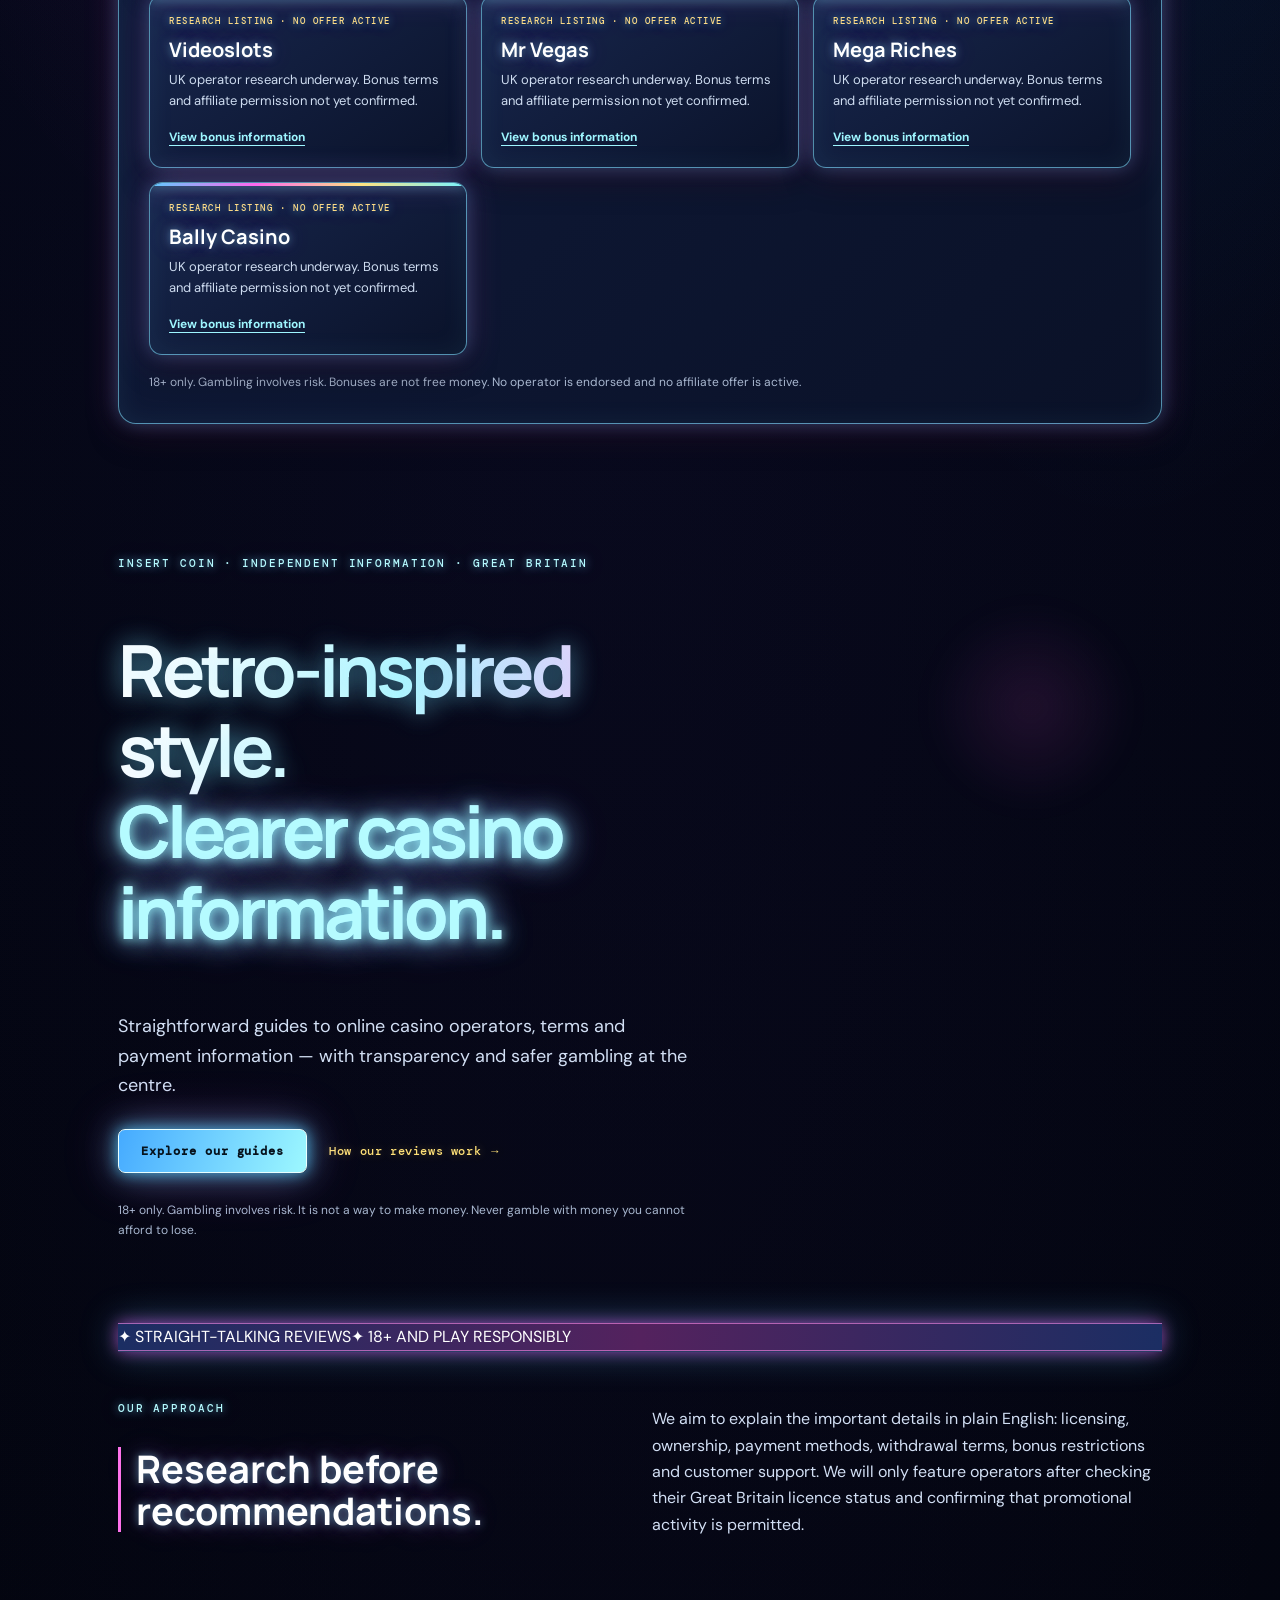
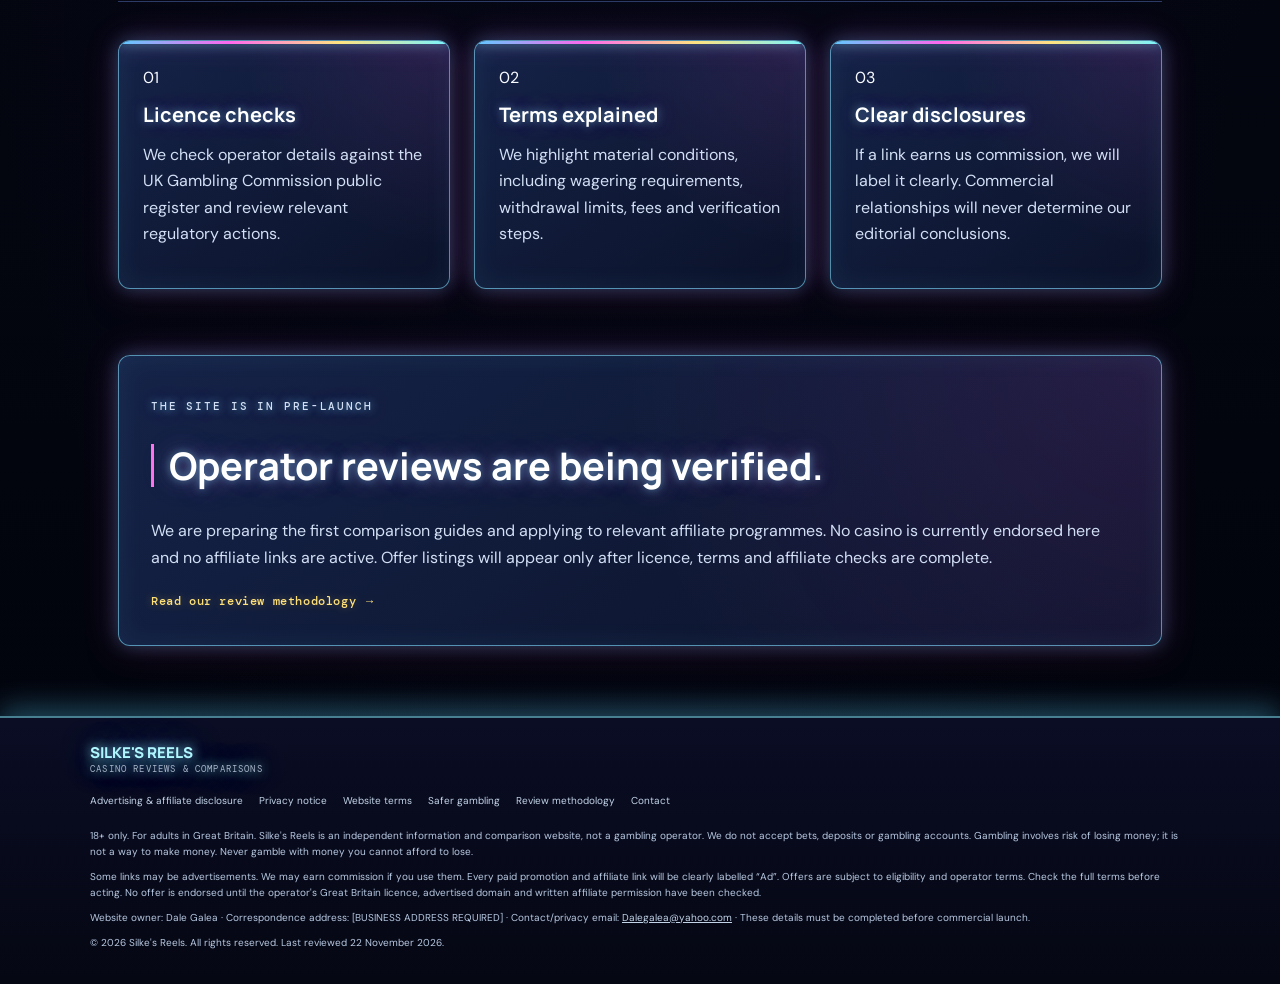
==== commit f8d71da5: "Load maximum neon site design without cached stylesheet" ====
--- a/index.html
+++ b/index.html
@@ -1,2 +1,2 @@
 <!doctype html>
-<html lang="en-GB"><head><meta charset="utf-8"><meta name="viewport" content="width=device-width,initial-scale=1"><meta name="description" content="Independent information and comparison guides for adults researching UK-licensed online casino operators."><title>Silke's Reels | Casino Reviews & Comparisons</title><link rel="stylesheet" href="styles.css?v=neon-v4-20261128"></head><body><header class="site-header"><a class="brand" href="index.html" aria-label="Silke's Reels home"><img src="IMG_1723.png" alt="Silke's Reels — Casino Reviews and Comparisons" class="brand-logo"></a><nav><a href="offers.html">Offers & free spins</a><a href="reviews.html">Reviews</a><a href="#how">How we compare</a><a href="responsible-gambling.html">Safer gambling</a></nav></header><main><section class="offers-spotlight" aria-labelledby="offers-heading"><div class="offers-spotlight-copy"><p class="eyebrow">FEATURED · OFFERS & FREE SPINS</p><h2 id="offers-heading">See the latest offers first.</h2><p>We are checking operator licences, promotion terms and affiliate permissions before publishing any deal. No unverified bonuses or misleading “free” claims.</p><a class="button" href="offers.html">View offers & free spins</a></div><div class="offers-status"><span class="offers-status-light"></span><strong>No verified offers live yet</strong><small>New listings will appear here after checks are complete.</small></div></section><section class="home-offers" aria-labelledby="home-offers-title"><div class="home-offers-heading"><div><p class="eyebrow">SILKE'S REELS · BONUS DIRECTORY</p><h2 id="home-offers-title">Casino bonuses &amp; free spins</h2><p>Browse our casino bonus listings. No promotions are approved or available to claim yet; we'll publish only verified offers, eligibility information and significant conditions.</p></div><a class="button" href="offers.html">View all bonus listings</a></div><div class="home-offers-grid"><article class="home-offer-card"><p class="eyebrow">OFFER NOT YET AVAILABLE</p><h3>Paddy Power Games</h3><p>Bonus details and affiliate approval are being checked.</p><a href="offers.html#bonus-paddy-power" aria-label="View Paddy Power Games bonus information">View bonus information</a></article><article class="home-offer-card"><p class="eyebrow">OFFER NOT YET AVAILABLE</p><h3>MrQ</h3><p>Bonus details and affiliate approval are being checked.</p><a href="offers.html#bonus-mrq" aria-label="View MrQ bonus information">View bonus information</a></article><article class="home-offer-card"><p class="eyebrow">OFFER NOT YET AVAILABLE</p><h3>Casumo</h3><p>Bonus details and affiliate approval are being checked.</p><a href="offers.html#bonus-casumo" aria-label="View Casumo bonus information">View bonus information</a></article><article class="home-offer-card"><p class="eyebrow">OFFER NOT YET AVAILABLE</p><h3>Betfair Casino</h3><p>Bonus details and affiliate approval are being checked.</p><a href="offers.html#bonus-betfair" aria-label="View Betfair Casino bonus information">View bonus information</a></article><article class="home-offer-card"><p class="eyebrow">OFFER NOT YET AVAILABLE</p><h3>LeoVegas</h3><p>Bonus details and affiliate approval are being checked.</p><a href="offers.html#bonus-leovegas" aria-label="View LeoVegas bonus information">View bonus information</a></article><article class="home-offer-card"><p class="eyebrow">OFFER NOT YET AVAILABLE</p><h3>888casino</h3><p>Bonus details and affiliate approval are being checked.</p><a href="offers.html#bonus-888" aria-label="View 888casino bonus information">View bonus information</a></article><article class="home-offer-card"><p class="eyebrow">RESEARCH LISTING · NO OFFER ACTIVE</p><h3>Midnite</h3><p>UK operator research underway. Bonus terms and affiliate permission not yet confirmed.</p><a href="offers.html#bonus-midnite" aria-label="View Midnite bonus information">View bonus information</a></article><article class="home-offer-card"><p class="eyebrow">RESEARCH LISTING · NO OFFER ACTIVE</p><h3>Sky Vegas</h3><p>UK operator research underway. Bonus terms and affiliate permission not yet confirmed.</p><a href="offers.html#bonus-sky-vegas" aria-label="View Sky Vegas bonus information">View bonus information</a></article><article class="home-offer-card"><p class="eyebrow">RESEARCH LISTING · NO OFFER ACTIVE</p><h3>PlayOJO</h3><p>UK operator research underway. Bonus terms and affiliate permission not yet confirmed.</p><a href="offers.html#bonus-playojo" aria-label="View PlayOJO bonus information">View bonus information</a></article><article class="home-offer-card"><p class="eyebrow">RESEARCH LISTING · NO OFFER ACTIVE</p><h3>Videoslots</h3><p>UK operator research underway. Bonus terms and affiliate permission not yet confirmed.</p><a href="offers.html#bonus-videoslots" aria-label="View Videoslots bonus information">View bonus information</a></article><article class="home-offer-card"><p class="eyebrow">RESEARCH LISTING · NO OFFER ACTIVE</p><h3>Mr Vegas</h3><p>UK operator research underway. Bonus terms and affiliate permission not yet confirmed.</p><a href="offers.html#bonus-mr-vegas" aria-label="View Mr Vegas bonus information">View bonus information</a></article><article class="home-offer-card"><p class="eyebrow">RESEARCH LISTING · NO OFFER ACTIVE</p><h3>Mega Riches</h3><p>UK operator research underway. Bonus terms and affiliate permission not yet confirmed.</p><a href="offers.html#bonus-mega-riches" aria-label="View Mega Riches bonus information">View bonus information</a></article><article class="home-offer-card"><p class="eyebrow">RESEARCH LISTING · NO OFFER ACTIVE</p><h3>Bally Casino</h3><p>UK operator research underway. Bonus terms and affiliate permission not yet confirmed.</p><a href="offers.html#bonus-bally-casino" aria-label="View Bally Casino bonus information">View bonus information</a></article></div><p class="notice">18+ only. Gambling involves risk. Bonuses are not free money. No operator is endorsed and no affiliate offer is active.</p></section><section class="hero"><div class="hero-copy"><p class="eyebrow">INSERT COIN · INDEPENDENT INFORMATION · GREAT BRITAIN</p><h1>Retro-inspired style.<br><em>Clearer casino information.</em></h1><p class="lead">Straightforward guides to online casino operators, terms and payment information — with transparency and safer gambling at the centre.</p><div class="hero-actions"><a class="button" href="reviews.html">Explore our guides</a><a class="text-link" href="#how">How our reviews work →</a></div><p class="notice">18+ only. Gambling involves risk. It is not a way to make money. Never gamble with money you cannot afford to lose.</p></div></section><section class="arcade-strip"><span>✦ STRAIGHT-TALKING REVIEWS</span><span>✦ 18+ AND PLAY RESPONSIBLY</span></section><section class="intro-grid"><div><p class="eyebrow">OUR APPROACH</p><h2>Research before recommendations.</h2></div><p>We aim to explain the important details in plain English: licensing, ownership, payment methods, withdrawal terms, bonus restrictions and customer support. We will only feature operators after checking their Great Britain licence status and confirming that promotional activity is permitted.</p></section><section id="how" class="feature-grid"><article><span>01</span><h3>Licence checks</h3><p>We check operator details against the UK Gambling Commission public register and review relevant regulatory actions.</p></article><article><span>02</span><h3>Terms explained</h3><p>We highlight material conditions, including wagering requirements, withdrawal limits, fees and verification steps.</p></article><article><span>03</span><h3>Clear disclosures</h3><p>If a link earns us commission, we will label it clearly. Commercial relationships will never determine our editorial conclusions.</p></article></section><section class="coming"><p class="eyebrow">THE SITE IS IN PRE-LAUNCH</p><h2>Operator reviews are being verified.</h2><p>We are preparing the first comparison guides and applying to relevant affiliate programmes. No casino is currently endorsed here and no affiliate links are active. Offer listings will appear only after licence, terms and affiliate checks are complete.</p><a href="methodology.html" class="text-link">Read our review methodology →</a></section></main><footer class="site-legal-footer"><div class="footer-brand">SILKE'S REELS <span>CASINO REVIEWS & COMPARISONS</span></div><div class="footer-links"><a href="affiliate-disclosure.html">Advertising & affiliate disclosure</a><a href="privacy.html">Privacy notice</a><a href="terms.html">Website terms</a><a href="responsible-gambling.html">Safer gambling</a><a href="methodology.html">Review methodology</a><a href="contact.html">Contact</a></div><p class="legal-small">18+ only. For adults in Great Britain. Silke's Reels is an independent information and comparison website, not a gambling operator. We do not accept bets, deposits or gambling accounts. Gambling involves risk of losing money; it is not a way to make money. Never gamble with money you cannot afford to lose.</p><p class="legal-small">Some links may be advertisements. We may earn commission if you use them. Every paid promotion and affiliate link will be clearly labelled “Ad”. Offers are subject to eligibility and operator terms. Check the full terms before acting. No offer is endorsed until the operator's Great Britain licence, advertised domain and written affiliate permission have been checked.</p><p class="legal-small">Website owner: Dale Galea · Correspondence address: [BUSINESS ADDRESS REQUIRED] · Contact/privacy email: <a href="mailto:Dalegalea@yahoo.com">Dalegalea@yahoo.com</a> · These details must be completed before commercial launch.</p><p class="legal-small">© 2026 Silke's Reels. All rights reserved. Last reviewed 22 November 2026.</p></footer></body></html>+<html lang="en-GB"><head><meta charset="utf-8"><meta name="viewport" content="width=device-width,initial-scale=1"><meta name="description" content="Independent information and comparison guides for adults researching UK-licensed online casino operators."><title>Silke's Reels | Casino Reviews & Comparisons</title><link rel="stylesheet" href="styles.css?v=maximum-neon-20261128"></head><body><header class="site-header"><a class="brand" href="index.html" aria-label="Silke's Reels home"><img src="IMG_1723.png" alt="Silke's Reels — Casino Reviews and Comparisons" class="brand-logo"></a><nav><a href="offers.html">Offers & free spins</a><a href="reviews.html">Reviews</a><a href="#how">How we compare</a><a href="responsible-gambling.html">Safer gambling</a></nav></header><main><section class="offers-spotlight" aria-labelledby="offers-heading"><div class="offers-spotlight-copy"><p class="eyebrow">FEATURED · OFFERS & FREE SPINS</p><h2 id="offers-heading">See the latest offers first.</h2><p>We are checking operator licences, promotion terms and affiliate permissions before publishing any deal. No unverified bonuses or misleading “free” claims.</p><a class="button" href="offers.html">View offers & free spins</a></div><div class="offers-status"><span class="offers-status-light"></span><strong>No verified offers live yet</strong><small>New listings will appear here after checks are complete.</small></div></section><section class="home-offers" aria-labelledby="home-offers-title"><div class="home-offers-heading"><div><p class="eyebrow">SILKE'S REELS · BONUS DIRECTORY</p><h2 id="home-offers-title">Casino bonuses &amp; free spins</h2><p>Browse our casino bonus listings. No promotions are approved or available to claim yet; we'll publish only verified offers, eligibility information and significant conditions.</p></div><a class="button" href="offers.html">View all bonus listings</a></div><div class="home-offers-grid"><article class="home-offer-card"><p class="eyebrow">OFFER NOT YET AVAILABLE</p><h3>Paddy Power Games</h3><p>Bonus details and affiliate approval are being checked.</p><a href="offers.html#bonus-paddy-power" aria-label="View Paddy Power Games bonus information">View bonus information</a></article><article class="home-offer-card"><p class="eyebrow">OFFER NOT YET AVAILABLE</p><h3>MrQ</h3><p>Bonus details and affiliate approval are being checked.</p><a href="offers.html#bonus-mrq" aria-label="View MrQ bonus information">View bonus information</a></article><article class="home-offer-card"><p class="eyebrow">OFFER NOT YET AVAILABLE</p><h3>Casumo</h3><p>Bonus details and affiliate approval are being checked.</p><a href="offers.html#bonus-casumo" aria-label="View Casumo bonus information">View bonus information</a></article><article class="home-offer-card"><p class="eyebrow">OFFER NOT YET AVAILABLE</p><h3>Betfair Casino</h3><p>Bonus details and affiliate approval are being checked.</p><a href="offers.html#bonus-betfair" aria-label="View Betfair Casino bonus information">View bonus information</a></article><article class="home-offer-card"><p class="eyebrow">OFFER NOT YET AVAILABLE</p><h3>LeoVegas</h3><p>Bonus details and affiliate approval are being checked.</p><a href="offers.html#bonus-leovegas" aria-label="View LeoVegas bonus information">View bonus information</a></article><article class="home-offer-card"><p class="eyebrow">OFFER NOT YET AVAILABLE</p><h3>888casino</h3><p>Bonus details and affiliate approval are being checked.</p><a href="offers.html#bonus-888" aria-label="View 888casino bonus information">View bonus information</a></article><article class="home-offer-card"><p class="eyebrow">RESEARCH LISTING · NO OFFER ACTIVE</p><h3>Midnite</h3><p>UK operator research underway. Bonus terms and affiliate permission not yet confirmed.</p><a href="offers.html#bonus-midnite" aria-label="View Midnite bonus information">View bonus information</a></article><article class="home-offer-card"><p class="eyebrow">RESEARCH LISTING · NO OFFER ACTIVE</p><h3>Sky Vegas</h3><p>UK operator research underway. Bonus terms and affiliate permission not yet confirmed.</p><a href="offers.html#bonus-sky-vegas" aria-label="View Sky Vegas bonus information">View bonus information</a></article><article class="home-offer-card"><p class="eyebrow">RESEARCH LISTING · NO OFFER ACTIVE</p><h3>PlayOJO</h3><p>UK operator research underway. Bonus terms and affiliate permission not yet confirmed.</p><a href="offers.html#bonus-playojo" aria-label="View PlayOJO bonus information">View bonus information</a></article><article class="home-offer-card"><p class="eyebrow">RESEARCH LISTING · NO OFFER ACTIVE</p><h3>Videoslots</h3><p>UK operator research underway. Bonus terms and affiliate permission not yet confirmed.</p><a href="offers.html#bonus-videoslots" aria-label="View Videoslots bonus information">View bonus information</a></article><article class="home-offer-card"><p class="eyebrow">RESEARCH LISTING · NO OFFER ACTIVE</p><h3>Mr Vegas</h3><p>UK operator research underway. Bonus terms and affiliate permission not yet confirmed.</p><a href="offers.html#bonus-mr-vegas" aria-label="View Mr Vegas bonus information">View bonus information</a></article><article class="home-offer-card"><p class="eyebrow">RESEARCH LISTING · NO OFFER ACTIVE</p><h3>Mega Riches</h3><p>UK operator research underway. Bonus terms and affiliate permission not yet confirmed.</p><a href="offers.html#bonus-mega-riches" aria-label="View Mega Riches bonus information">View bonus information</a></article><article class="home-offer-card"><p class="eyebrow">RESEARCH LISTING · NO OFFER ACTIVE</p><h3>Bally Casino</h3><p>UK operator research underway. Bonus terms and affiliate permission not yet confirmed.</p><a href="offers.html#bonus-bally-casino" aria-label="View Bally Casino bonus information">View bonus information</a></article></div><p class="notice">18+ only. Gambling involves risk. Bonuses are not free money. No operator is endorsed and no affiliate offer is active.</p></section><section class="hero"><div class="hero-copy"><p class="eyebrow">INSERT COIN · INDEPENDENT INFORMATION · GREAT BRITAIN</p><h1>Retro-inspired style.<br><em>Clearer casino information.</em></h1><p class="lead">Straightforward guides to online casino operators, terms and payment information — with transparency and safer gambling at the centre.</p><div class="hero-actions"><a class="button" href="reviews.html">Explore our guides</a><a class="text-link" href="#how">How our reviews work →</a></div><p class="notice">18+ only. Gambling involves risk. It is not a way to make money. Never gamble with money you cannot afford to lose.</p></div></section><section class="arcade-strip"><span>✦ STRAIGHT-TALKING REVIEWS</span><span>✦ 18+ AND PLAY RESPONSIBLY</span></section><section class="intro-grid"><div><p class="eyebrow">OUR APPROACH</p><h2>Research before recommendations.</h2></div><p>We aim to explain the important details in plain English: licensing, ownership, payment methods, withdrawal terms, bonus restrictions and customer support. We will only feature operators after checking their Great Britain licence status and confirming that promotional activity is permitted.</p></section><section id="how" class="feature-grid"><article><span>01</span><h3>Licence checks</h3><p>We check operator details against the UK Gambling Commission public register and review relevant regulatory actions.</p></article><article><span>02</span><h3>Terms explained</h3><p>We highlight material conditions, including wagering requirements, withdrawal limits, fees and verification steps.</p></article><article><span>03</span><h3>Clear disclosures</h3><p>If a link earns us commission, we will label it clearly. Commercial relationships will never determine our editorial conclusions.</p></article></section><section class="coming"><p class="eyebrow">THE SITE IS IN PRE-LAUNCH</p><h2>Operator reviews are being verified.</h2><p>We are preparing the first comparison guides and applying to relevant affiliate programmes. No casino is currently endorsed here and no affiliate links are active. Offer listings will appear only after licence, terms and affiliate checks are complete.</p><a href="methodology.html" class="text-link">Read our review methodology →</a></section></main><footer class="site-legal-footer"><div class="footer-brand">SILKE'S REELS <span>CASINO REVIEWS & COMPARISONS</span></div><div class="footer-links"><a href="affiliate-disclosure.html">Advertising & affiliate disclosure</a><a href="privacy.html">Privacy notice</a><a href="terms.html">Website terms</a><a href="responsible-gambling.html">Safer gambling</a><a href="methodology.html">Review methodology</a><a href="contact.html">Contact</a></div><p class="legal-small">18+ only. For adults in Great Britain. Silke's Reels is an independent information and comparison website, not a gambling operator. We do not accept bets, deposits or gambling accounts. Gambling involves risk of losing money; it is not a way to make money. Never gamble with money you cannot afford to lose.</p><p class="legal-small">Some links may be advertisements. We may earn commission if you use them. Every paid promotion and affiliate link will be clearly labelled “Ad”. Offers are subject to eligibility and operator terms. Check the full terms before acting. No offer is endorsed until the operator's Great Britain licence, advertised domain and written affiliate permission have been checked.</p><p class="legal-small">Website owner: Dale Galea · Correspondence address: [BUSINESS ADDRESS REQUIRED] · Contact/privacy email: <a href="mailto:Dalegalea@yahoo.com">Dalegalea@yahoo.com</a> · These details must be completed before commercial launch.</p><p class="legal-small">© 2026 Silke's Reels. All rights reserved. Last reviewed 22 November 2026.</p></footer></body></html>
--- a/styles.css
+++ b/styles.css
@@ -128,3 +128,40 @@
 .home-offers>.notice{margin:18px 0 0}
 @media(max-width:850px){.home-offers-grid{grid-template-columns:repeat(2,minmax(0,1fr))}}
 @media(max-width:560px){.home-offers{padding:18px;margin-top:18px}.home-offers-grid{grid-template-columns:1fr}.home-offers-heading .button{width:100%;text-align:center}}
+
+/* SILKE'S REELS — MAXIMUM NEON V4. Rich lighting without rapid strobe effects. */
+:root{--blue:#68c8ff;--cyan:#a0f6ff;--pink:#ff73eb;--gold:#ffe582;--muted:#d2dff4}
+body{background:radial-gradient(ellipse at 15% 0%,#dc34e22d,transparent 30rem),radial-gradient(ellipse at 88% 5%,#18a4ff33,transparent 34rem),radial-gradient(ellipse at 48% 42%,#4b37a911,transparent 48rem),linear-gradient(180deg,#080c24,#040613 56%,#02040c)}
+body:before{opacity:.2}
+.site-header{background:radial-gradient(ellipse at 50% 10%,#692a8a66,transparent 58%),linear-gradient(90deg,#070e27,#170d31,#07172d)!important;box-shadow:0 0 20px #5bd0ff66,0 0 56px #fc6cff33,inset 0 -2px 18px #6ddcff24}
+.site-header::after{height:5px;box-shadow:0 0 14px #72e9ff,0 0 30px #f55affaa,0 0 48px #52bfff77}
+.site-header .brand-logo{filter:drop-shadow(0 0 15px #78dfffbb) drop-shadow(0 0 29px #fc6cff99) drop-shadow(0 0 52px #74c8ff66)}
+.site-header nav a{color:#f5fcff;text-shadow:0 0 9px #78dfff88}
+h1,h2,h3{color:#fff;text-shadow:0 0 9px #83dfff88,0 0 24px #ff73eb50,0 0 39px #6eaaff33}
+.hero h1 em,.footer-brand{color:#b5fbff;text-shadow:0 0 12px #9cf7ff,0 0 30px #58c8ff99,0 0 50px #f768ee55}
+.page h1,.hero h1{filter:drop-shadow(0 0 12px #7de6ff55)}
+.eyebrow{color:#b5faff;text-shadow:0 0 9px #69daffbb,0 0 23px #fa74ed66}
+.notice-panel,.feature-grid article,.coming,.bonus-card,.home-offer-card,.home-offers,.offers-spotlight,.offers-status,.hero-art{border-color:#80dfff99;box-shadow:0 0 18px #59bfff44,0 0 35px #fa61f333,inset 0 0 27px #72ddff13,0 14px 30px #0007}
+.bonus-card:before,.notice-panel:before,.home-offer-card:before,.feature-grid article:before{height:3px;background:linear-gradient(90deg,#5fcaff,#ff68ee,#ffe481,#78f4ff);box-shadow:0 0 11px #8cefffbb,0 0 23px #fc5cfa88}
+.button{border:1px solid #e9ffff;background:linear-gradient(110deg,#45aaff,#9df8ff);color:#06121c;box-shadow:0 0 15px #54c9ffcc,0 0 34px #72dfff77,0 0 55px #e65aff44}
+.button:hover,.button:focus-visible{box-shadow:0 0 19px #8df4ff,0 0 41px #5acbffbb,0 0 65px #ec5cfd66}
+.arcade-strip{border-color:#ff8cec99;box-shadow:0 0 16px #eb5cff99,0 0 37px #64caff66}
+footer,.site-legal-footer{border-top:2px solid #83e8ff88;box-shadow:0 -8px 28px #5ed5ff55}
+.review-search{padding:24px;margin:22px 0 30px;border:1px solid #8ee7ff;position:relative;border-radius:16px;background:linear-gradient(125deg,#16264d,#150f33 70%,#0b1737);box-shadow:0 0 15px #5cdbffaa,0 0 35px #ef5eff55}
+.review-search:before{content:"";position:absolute;inset:0 0 auto;height:4px;border-radius:16px 16px 0 0;background:linear-gradient(90deg,#60caff,#ff7ae9,#ffe581,#60caff);box-shadow:0 0 12px #69dfffaa}
+.review-search h2{margin:0 0 12px;border:none!important;padding:0!important}
+.review-search label{display:block;color:#e3f7ff;margin-bottom:8px;font-weight:600}
+.review-search-row{display:flex;flex-wrap:wrap;gap:10px;align-items:stretch}
+.review-search input[type="search"]{min-width:180px;flex:1 1 220px;width:100%;border:1px solid #85dfff;border-radius:9px;background:#070f25;color:#fff;padding:13px 15px;font:inherit;outline-offset:4px;box-shadow:inset 0 0 10px #5fcfff33}
+.review-search input::placeholder{color:#aabdd8}
+.review-search input:focus-visible{outline:2px solid #ffe581;box-shadow:0 0 15px #67dfff66}
+.review-search .button{cursor:pointer;font:700 14px 'DM Sans',sans-serif;padding:11px 17px;border-radius:9px}
+.review-clear{background:#1f2a4f;color:#ecf9ff;border:1px solid #7897ce;border-radius:9px;cursor:pointer;font:700 14px 'DM Sans',sans-serif;padding:11px 15px}
+.review-clear:hover,.review-clear:focus-visible{background:#2d3c68;border-color:#9befff}
+.review-search-count,.review-search-empty{margin:14px 0 0;color:#d7e6fa}
+.notice-panel[hidden],.review-search-empty[hidden]{display:none!important}
+@media (prefers-reduced-motion:no-preference){.site-header .brand-logo{animation:sr-maximum-sign 5.4s ease-in-out infinite}.site-header::after{animation:sr-light-track 7s linear infinite}.review-search{animation:sr-search-halo 7s ease-in-out infinite}}
+@keyframes sr-maximum-sign{0%,100%{opacity:1;filter:drop-shadow(0 0 15px #78dfffbb) drop-shadow(0 0 29px #fc6cff99)}45%{opacity:.96;filter:drop-shadow(0 0 21px #9dfbffff) drop-shadow(0 0 42px #ff7ae9cc)}75%{opacity:1;filter:drop-shadow(0 0 13px #6ccaffaa) drop-shadow(0 0 25px #ee65fc77)}}
+@keyframes sr-search-halo{0%,100%{box-shadow:0 0 15px #5cdbff99,0 0 30px #ef5eff44}50%{box-shadow:0 0 25px #5cdbffcc,0 0 48px #ef5eff77}}
+@media(max-width:600px){.review-search{padding:19px}.review-search-row>.button{flex:1 1 54%}.review-clear{flex:1 1 30%}}
+@media(prefers-reduced-motion:reduce){.site-header .brand-logo,.site-header::after,.review-search{animation:none!important}}
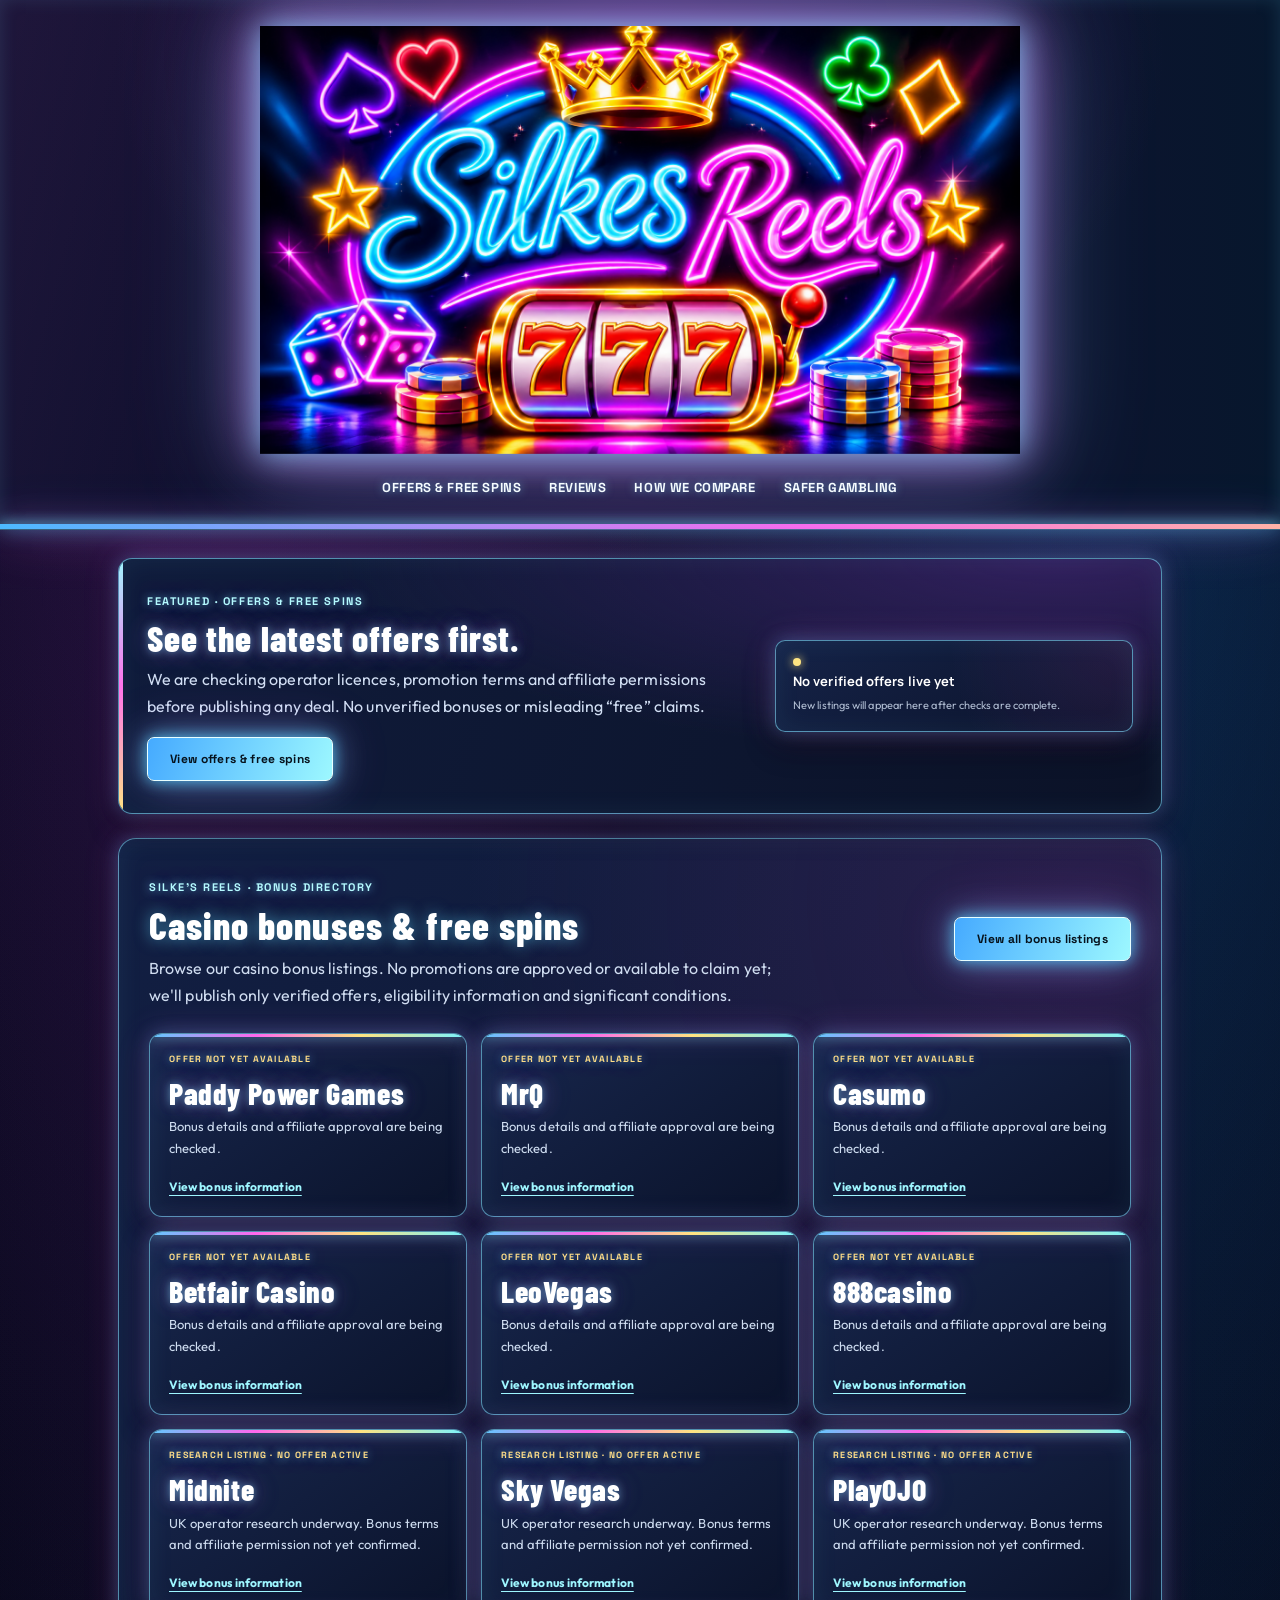
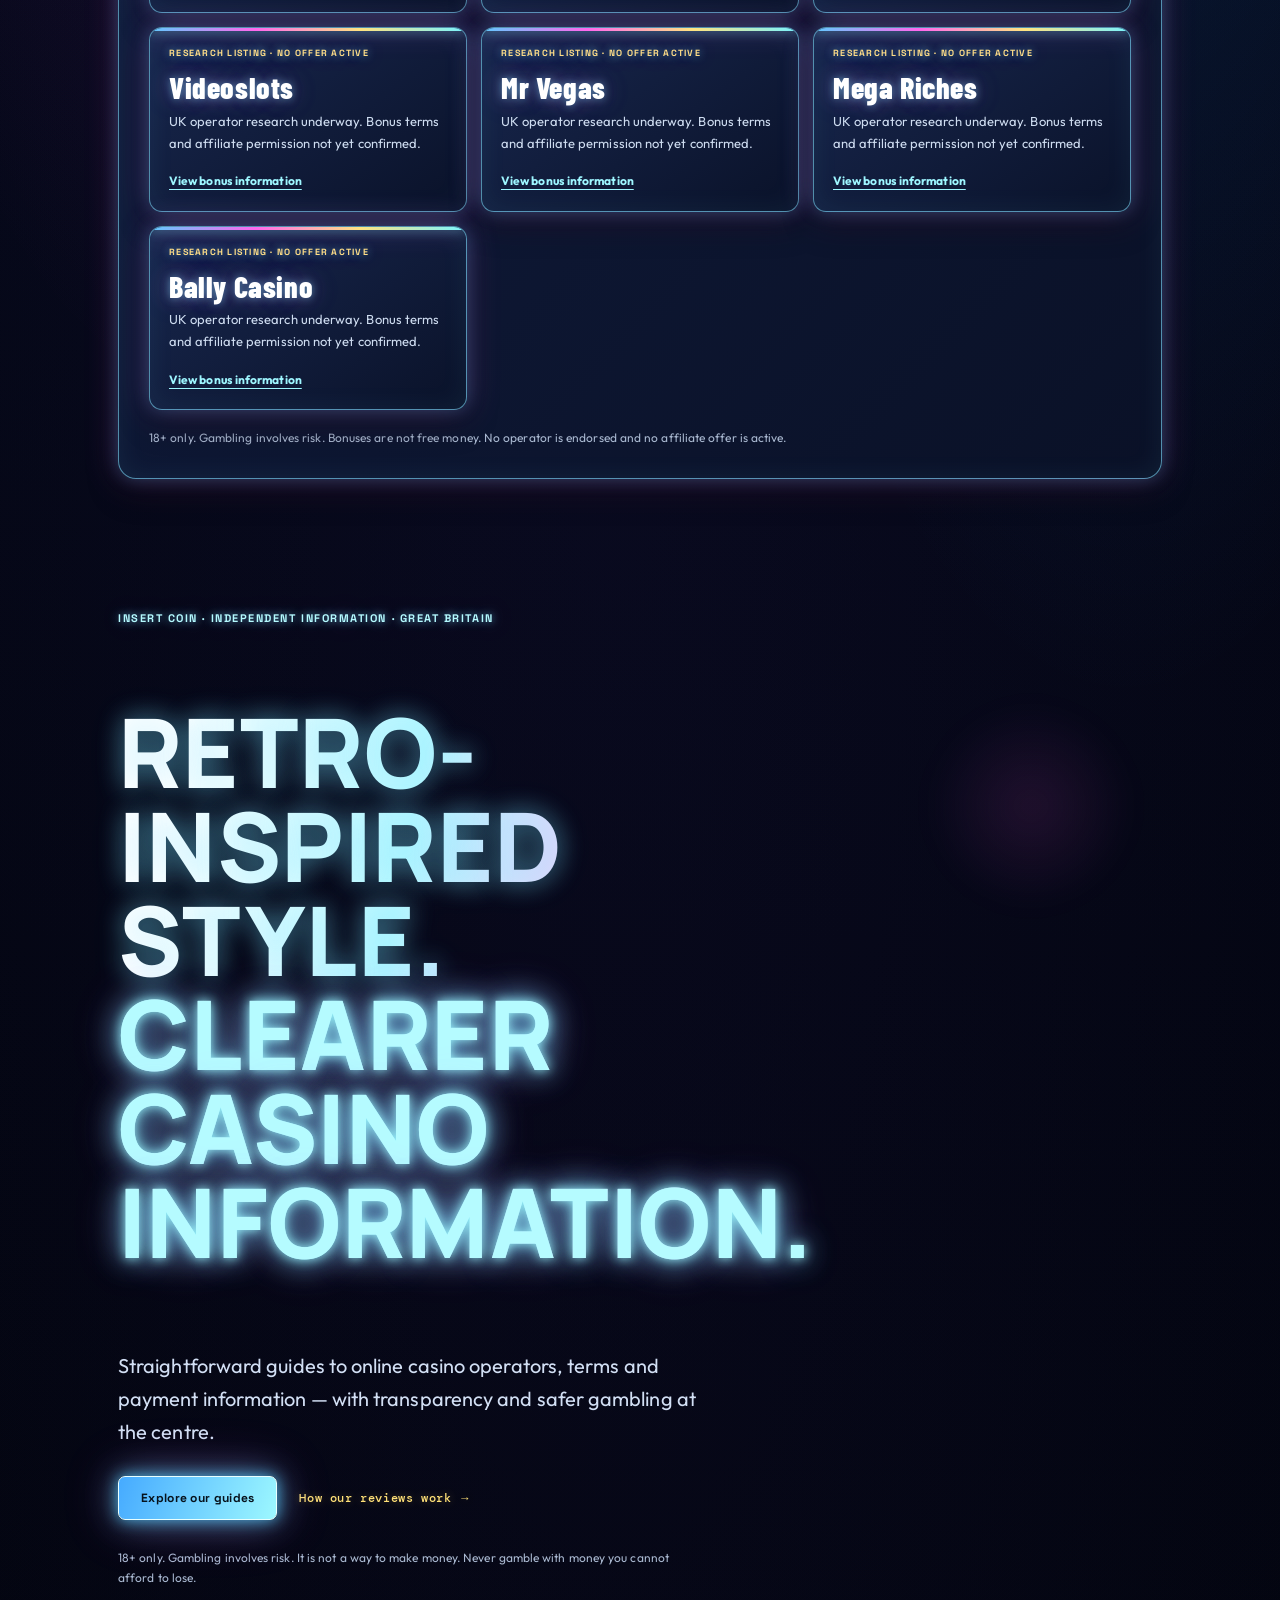
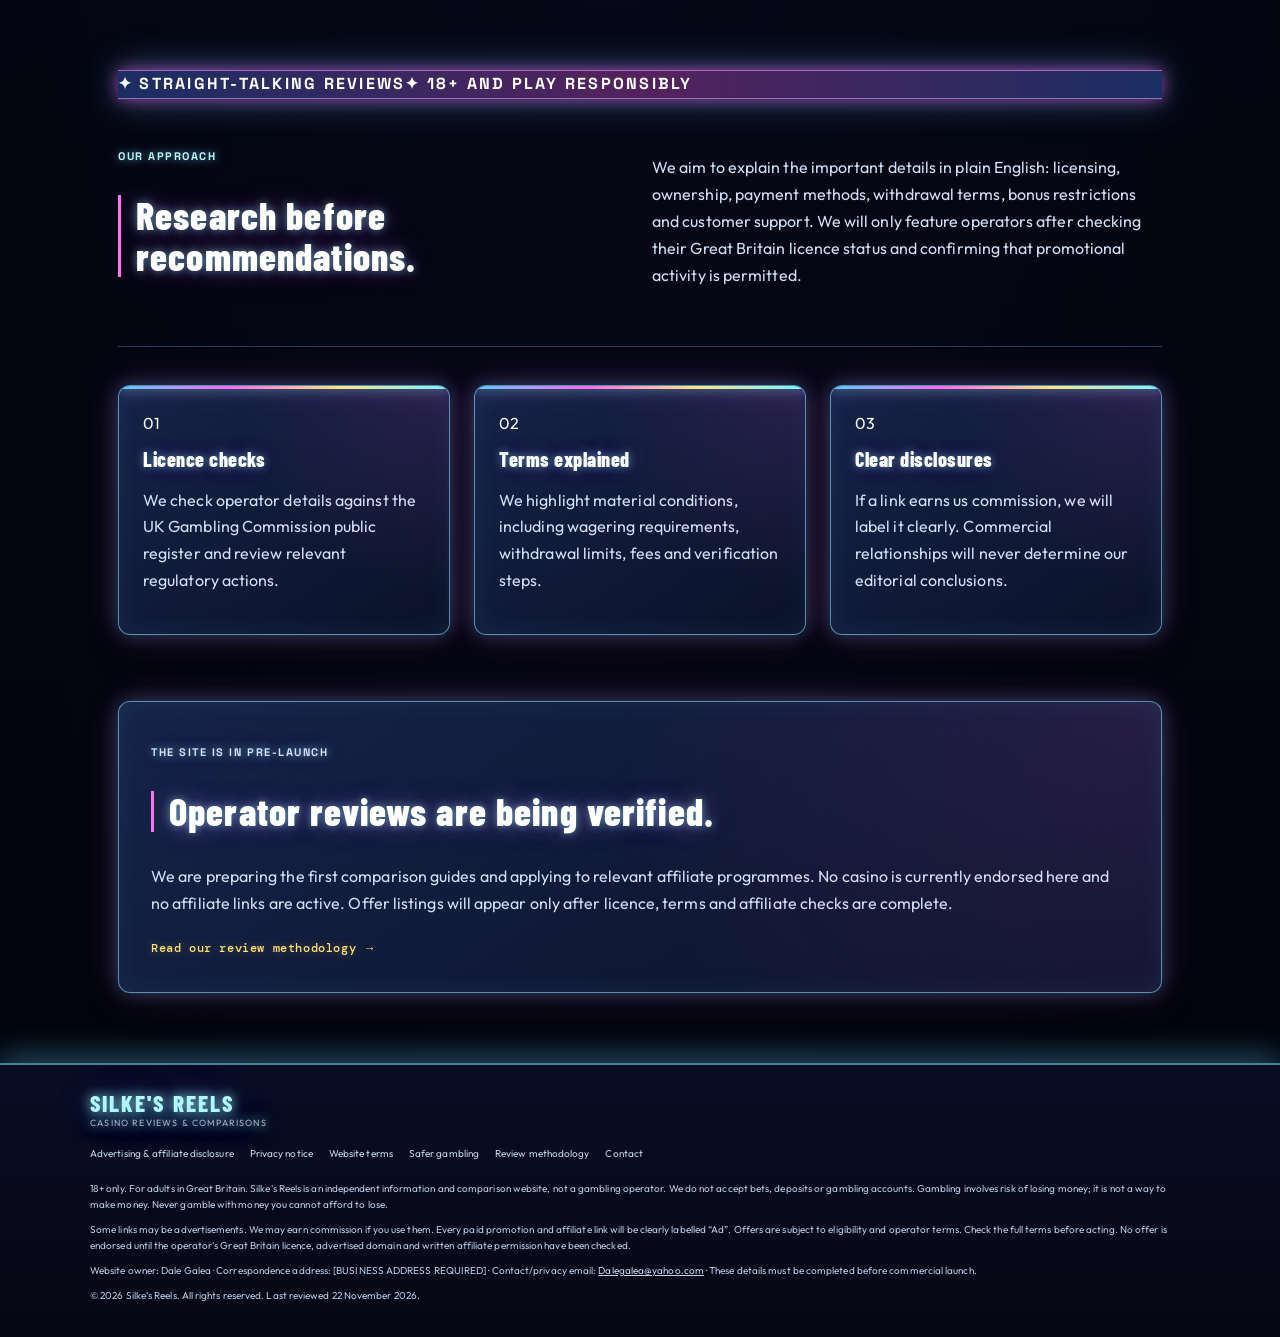
==== commit 1848c89a: "Load updated typography across Silke's Reels website" ====
--- a/index.html
+++ b/index.html
@@ -1,2 +1,2 @@
 <!doctype html>
-<html lang="en-GB"><head><meta charset="utf-8"><meta name="viewport" content="width=device-width,initial-scale=1"><meta name="description" content="Independent information and comparison guides for adults researching UK-licensed online casino operators."><title>Silke's Reels | Casino Reviews & Comparisons</title><link rel="stylesheet" href="styles.css?v=maximum-neon-20261128"></head><body><header class="site-header"><a class="brand" href="index.html" aria-label="Silke's Reels home"><img src="IMG_1723.png" alt="Silke's Reels — Casino Reviews and Comparisons" class="brand-logo"></a><nav><a href="offers.html">Offers & free spins</a><a href="reviews.html">Reviews</a><a href="#how">How we compare</a><a href="responsible-gambling.html">Safer gambling</a></nav></header><main><section class="offers-spotlight" aria-labelledby="offers-heading"><div class="offers-spotlight-copy"><p class="eyebrow">FEATURED · OFFERS & FREE SPINS</p><h2 id="offers-heading">See the latest offers first.</h2><p>We are checking operator licences, promotion terms and affiliate permissions before publishing any deal. No unverified bonuses or misleading “free” claims.</p><a class="button" href="offers.html">View offers & free spins</a></div><div class="offers-status"><span class="offers-status-light"></span><strong>No verified offers live yet</strong><small>New listings will appear here after checks are complete.</small></div></section><section class="home-offers" aria-labelledby="home-offers-title"><div class="home-offers-heading"><div><p class="eyebrow">SILKE'S REELS · BONUS DIRECTORY</p><h2 id="home-offers-title">Casino bonuses &amp; free spins</h2><p>Browse our casino bonus listings. No promotions are approved or available to claim yet; we'll publish only verified offers, eligibility information and significant conditions.</p></div><a class="button" href="offers.html">View all bonus listings</a></div><div class="home-offers-grid"><article class="home-offer-card"><p class="eyebrow">OFFER NOT YET AVAILABLE</p><h3>Paddy Power Games</h3><p>Bonus details and affiliate approval are being checked.</p><a href="offers.html#bonus-paddy-power" aria-label="View Paddy Power Games bonus information">View bonus information</a></article><article class="home-offer-card"><p class="eyebrow">OFFER NOT YET AVAILABLE</p><h3>MrQ</h3><p>Bonus details and affiliate approval are being checked.</p><a href="offers.html#bonus-mrq" aria-label="View MrQ bonus information">View bonus information</a></article><article class="home-offer-card"><p class="eyebrow">OFFER NOT YET AVAILABLE</p><h3>Casumo</h3><p>Bonus details and affiliate approval are being checked.</p><a href="offers.html#bonus-casumo" aria-label="View Casumo bonus information">View bonus information</a></article><article class="home-offer-card"><p class="eyebrow">OFFER NOT YET AVAILABLE</p><h3>Betfair Casino</h3><p>Bonus details and affiliate approval are being checked.</p><a href="offers.html#bonus-betfair" aria-label="View Betfair Casino bonus information">View bonus information</a></article><article class="home-offer-card"><p class="eyebrow">OFFER NOT YET AVAILABLE</p><h3>LeoVegas</h3><p>Bonus details and affiliate approval are being checked.</p><a href="offers.html#bonus-leovegas" aria-label="View LeoVegas bonus information">View bonus information</a></article><article class="home-offer-card"><p class="eyebrow">OFFER NOT YET AVAILABLE</p><h3>888casino</h3><p>Bonus details and affiliate approval are being checked.</p><a href="offers.html#bonus-888" aria-label="View 888casino bonus information">View bonus information</a></article><article class="home-offer-card"><p class="eyebrow">RESEARCH LISTING · NO OFFER ACTIVE</p><h3>Midnite</h3><p>UK operator research underway. Bonus terms and affiliate permission not yet confirmed.</p><a href="offers.html#bonus-midnite" aria-label="View Midnite bonus information">View bonus information</a></article><article class="home-offer-card"><p class="eyebrow">RESEARCH LISTING · NO OFFER ACTIVE</p><h3>Sky Vegas</h3><p>UK operator research underway. Bonus terms and affiliate permission not yet confirmed.</p><a href="offers.html#bonus-sky-vegas" aria-label="View Sky Vegas bonus information">View bonus information</a></article><article class="home-offer-card"><p class="eyebrow">RESEARCH LISTING · NO OFFER ACTIVE</p><h3>PlayOJO</h3><p>UK operator research underway. Bonus terms and affiliate permission not yet confirmed.</p><a href="offers.html#bonus-playojo" aria-label="View PlayOJO bonus information">View bonus information</a></article><article class="home-offer-card"><p class="eyebrow">RESEARCH LISTING · NO OFFER ACTIVE</p><h3>Videoslots</h3><p>UK operator research underway. Bonus terms and affiliate permission not yet confirmed.</p><a href="offers.html#bonus-videoslots" aria-label="View Videoslots bonus information">View bonus information</a></article><article class="home-offer-card"><p class="eyebrow">RESEARCH LISTING · NO OFFER ACTIVE</p><h3>Mr Vegas</h3><p>UK operator research underway. Bonus terms and affiliate permission not yet confirmed.</p><a href="offers.html#bonus-mr-vegas" aria-label="View Mr Vegas bonus information">View bonus information</a></article><article class="home-offer-card"><p class="eyebrow">RESEARCH LISTING · NO OFFER ACTIVE</p><h3>Mega Riches</h3><p>UK operator research underway. Bonus terms and affiliate permission not yet confirmed.</p><a href="offers.html#bonus-mega-riches" aria-label="View Mega Riches bonus information">View bonus information</a></article><article class="home-offer-card"><p class="eyebrow">RESEARCH LISTING · NO OFFER ACTIVE</p><h3>Bally Casino</h3><p>UK operator research underway. Bonus terms and affiliate permission not yet confirmed.</p><a href="offers.html#bonus-bally-casino" aria-label="View Bally Casino bonus information">View bonus information</a></article></div><p class="notice">18+ only. Gambling involves risk. Bonuses are not free money. No operator is endorsed and no affiliate offer is active.</p></section><section class="hero"><div class="hero-copy"><p class="eyebrow">INSERT COIN · INDEPENDENT INFORMATION · GREAT BRITAIN</p><h1>Retro-inspired style.<br><em>Clearer casino information.</em></h1><p class="lead">Straightforward guides to online casino operators, terms and payment information — with transparency and safer gambling at the centre.</p><div class="hero-actions"><a class="button" href="reviews.html">Explore our guides</a><a class="text-link" href="#how">How our reviews work →</a></div><p class="notice">18+ only. Gambling involves risk. It is not a way to make money. Never gamble with money you cannot afford to lose.</p></div></section><section class="arcade-strip"><span>✦ STRAIGHT-TALKING REVIEWS</span><span>✦ 18+ AND PLAY RESPONSIBLY</span></section><section class="intro-grid"><div><p class="eyebrow">OUR APPROACH</p><h2>Research before recommendations.</h2></div><p>We aim to explain the important details in plain English: licensing, ownership, payment methods, withdrawal terms, bonus restrictions and customer support. We will only feature operators after checking their Great Britain licence status and confirming that promotional activity is permitted.</p></section><section id="how" class="feature-grid"><article><span>01</span><h3>Licence checks</h3><p>We check operator details against the UK Gambling Commission public register and review relevant regulatory actions.</p></article><article><span>02</span><h3>Terms explained</h3><p>We highlight material conditions, including wagering requirements, withdrawal limits, fees and verification steps.</p></article><article><span>03</span><h3>Clear disclosures</h3><p>If a link earns us commission, we will label it clearly. Commercial relationships will never determine our editorial conclusions.</p></article></section><section class="coming"><p class="eyebrow">THE SITE IS IN PRE-LAUNCH</p><h2>Operator reviews are being verified.</h2><p>We are preparing the first comparison guides and applying to relevant affiliate programmes. No casino is currently endorsed here and no affiliate links are active. Offer listings will appear only after licence, terms and affiliate checks are complete.</p><a href="methodology.html" class="text-link">Read our review methodology →</a></section></main><footer class="site-legal-footer"><div class="footer-brand">SILKE'S REELS <span>CASINO REVIEWS & COMPARISONS</span></div><div class="footer-links"><a href="affiliate-disclosure.html">Advertising & affiliate disclosure</a><a href="privacy.html">Privacy notice</a><a href="terms.html">Website terms</a><a href="responsible-gambling.html">Safer gambling</a><a href="methodology.html">Review methodology</a><a href="contact.html">Contact</a></div><p class="legal-small">18+ only. For adults in Great Britain. Silke's Reels is an independent information and comparison website, not a gambling operator. We do not accept bets, deposits or gambling accounts. Gambling involves risk of losing money; it is not a way to make money. Never gamble with money you cannot afford to lose.</p><p class="legal-small">Some links may be advertisements. We may earn commission if you use them. Every paid promotion and affiliate link will be clearly labelled “Ad”. Offers are subject to eligibility and operator terms. Check the full terms before acting. No offer is endorsed until the operator's Great Britain licence, advertised domain and written affiliate permission have been checked.</p><p class="legal-small">Website owner: Dale Galea · Correspondence address: [BUSINESS ADDRESS REQUIRED] · Contact/privacy email: <a href="mailto:Dalegalea@yahoo.com">Dalegalea@yahoo.com</a> · These details must be completed before commercial launch.</p><p class="legal-small">© 2026 Silke's Reels. All rights reserved. Last reviewed 22 November 2026.</p></footer></body></html>+<html lang="en-GB"><head><meta charset="utf-8"><meta name="viewport" content="width=device-width,initial-scale=1"><meta name="description" content="Independent information and comparison guides for adults researching UK-licensed online casino operators."><title>Silke's Reels | Casino Reviews & Comparisons</title><link rel="stylesheet" href="styles.css?v=typography-v2-20261128"></head><body><header class="site-header"><a class="brand" href="index.html" aria-label="Silke's Reels home"><img src="IMG_1723.png" alt="Silke's Reels — Casino Reviews and Comparisons" class="brand-logo"></a><nav><a href="offers.html">Offers & free spins</a><a href="reviews.html">Reviews</a><a href="#how">How we compare</a><a href="responsible-gambling.html">Safer gambling</a></nav></header><main><section class="offers-spotlight" aria-labelledby="offers-heading"><div class="offers-spotlight-copy"><p class="eyebrow">FEATURED · OFFERS & FREE SPINS</p><h2 id="offers-heading">See the latest offers first.</h2><p>We are checking operator licences, promotion terms and affiliate permissions before publishing any deal. No unverified bonuses or misleading “free” claims.</p><a class="button" href="offers.html">View offers & free spins</a></div><div class="offers-status"><span class="offers-status-light"></span><strong>No verified offers live yet</strong><small>New listings will appear here after checks are complete.</small></div></section><section class="home-offers" aria-labelledby="home-offers-title"><div class="home-offers-heading"><div><p class="eyebrow">SILKE'S REELS · BONUS DIRECTORY</p><h2 id="home-offers-title">Casino bonuses &amp; free spins</h2><p>Browse our casino bonus listings. No promotions are approved or available to claim yet; we'll publish only verified offers, eligibility information and significant conditions.</p></div><a class="button" href="offers.html">View all bonus listings</a></div><div class="home-offers-grid"><article class="home-offer-card"><p class="eyebrow">OFFER NOT YET AVAILABLE</p><h3>Paddy Power Games</h3><p>Bonus details and affiliate approval are being checked.</p><a href="offers.html#bonus-paddy-power" aria-label="View Paddy Power Games bonus information">View bonus information</a></article><article class="home-offer-card"><p class="eyebrow">OFFER NOT YET AVAILABLE</p><h3>MrQ</h3><p>Bonus details and affiliate approval are being checked.</p><a href="offers.html#bonus-mrq" aria-label="View MrQ bonus information">View bonus information</a></article><article class="home-offer-card"><p class="eyebrow">OFFER NOT YET AVAILABLE</p><h3>Casumo</h3><p>Bonus details and affiliate approval are being checked.</p><a href="offers.html#bonus-casumo" aria-label="View Casumo bonus information">View bonus information</a></article><article class="home-offer-card"><p class="eyebrow">OFFER NOT YET AVAILABLE</p><h3>Betfair Casino</h3><p>Bonus details and affiliate approval are being checked.</p><a href="offers.html#bonus-betfair" aria-label="View Betfair Casino bonus information">View bonus information</a></article><article class="home-offer-card"><p class="eyebrow">OFFER NOT YET AVAILABLE</p><h3>LeoVegas</h3><p>Bonus details and affiliate approval are being checked.</p><a href="offers.html#bonus-leovegas" aria-label="View LeoVegas bonus information">View bonus information</a></article><article class="home-offer-card"><p class="eyebrow">OFFER NOT YET AVAILABLE</p><h3>888casino</h3><p>Bonus details and affiliate approval are being checked.</p><a href="offers.html#bonus-888" aria-label="View 888casino bonus information">View bonus information</a></article><article class="home-offer-card"><p class="eyebrow">RESEARCH LISTING · NO OFFER ACTIVE</p><h3>Midnite</h3><p>UK operator research underway. Bonus terms and affiliate permission not yet confirmed.</p><a href="offers.html#bonus-midnite" aria-label="View Midnite bonus information">View bonus information</a></article><article class="home-offer-card"><p class="eyebrow">RESEARCH LISTING · NO OFFER ACTIVE</p><h3>Sky Vegas</h3><p>UK operator research underway. Bonus terms and affiliate permission not yet confirmed.</p><a href="offers.html#bonus-sky-vegas" aria-label="View Sky Vegas bonus information">View bonus information</a></article><article class="home-offer-card"><p class="eyebrow">RESEARCH LISTING · NO OFFER ACTIVE</p><h3>PlayOJO</h3><p>UK operator research underway. Bonus terms and affiliate permission not yet confirmed.</p><a href="offers.html#bonus-playojo" aria-label="View PlayOJO bonus information">View bonus information</a></article><article class="home-offer-card"><p class="eyebrow">RESEARCH LISTING · NO OFFER ACTIVE</p><h3>Videoslots</h3><p>UK operator research underway. Bonus terms and affiliate permission not yet confirmed.</p><a href="offers.html#bonus-videoslots" aria-label="View Videoslots bonus information">View bonus information</a></article><article class="home-offer-card"><p class="eyebrow">RESEARCH LISTING · NO OFFER ACTIVE</p><h3>Mr Vegas</h3><p>UK operator research underway. Bonus terms and affiliate permission not yet confirmed.</p><a href="offers.html#bonus-mr-vegas" aria-label="View Mr Vegas bonus information">View bonus information</a></article><article class="home-offer-card"><p class="eyebrow">RESEARCH LISTING · NO OFFER ACTIVE</p><h3>Mega Riches</h3><p>UK operator research underway. Bonus terms and affiliate permission not yet confirmed.</p><a href="offers.html#bonus-mega-riches" aria-label="View Mega Riches bonus information">View bonus information</a></article><article class="home-offer-card"><p class="eyebrow">RESEARCH LISTING · NO OFFER ACTIVE</p><h3>Bally Casino</h3><p>UK operator research underway. Bonus terms and affiliate permission not yet confirmed.</p><a href="offers.html#bonus-bally-casino" aria-label="View Bally Casino bonus information">View bonus information</a></article></div><p class="notice">18+ only. Gambling involves risk. Bonuses are not free money. No operator is endorsed and no affiliate offer is active.</p></section><section class="hero"><div class="hero-copy"><p class="eyebrow">INSERT COIN · INDEPENDENT INFORMATION · GREAT BRITAIN</p><h1>Retro-inspired style.<br><em>Clearer casino information.</em></h1><p class="lead">Straightforward guides to online casino operators, terms and payment information — with transparency and safer gambling at the centre.</p><div class="hero-actions"><a class="button" href="reviews.html">Explore our guides</a><a class="text-link" href="#how">How our reviews work →</a></div><p class="notice">18+ only. Gambling involves risk. It is not a way to make money. Never gamble with money you cannot afford to lose.</p></div></section><section class="arcade-strip"><span>✦ STRAIGHT-TALKING REVIEWS</span><span>✦ 18+ AND PLAY RESPONSIBLY</span></section><section class="intro-grid"><div><p class="eyebrow">OUR APPROACH</p><h2>Research before recommendations.</h2></div><p>We aim to explain the important details in plain English: licensing, ownership, payment methods, withdrawal terms, bonus restrictions and customer support. We will only feature operators after checking their Great Britain licence status and confirming that promotional activity is permitted.</p></section><section id="how" class="feature-grid"><article><span>01</span><h3>Licence checks</h3><p>We check operator details against the UK Gambling Commission public register and review relevant regulatory actions.</p></article><article><span>02</span><h3>Terms explained</h3><p>We highlight material conditions, including wagering requirements, withdrawal limits, fees and verification steps.</p></article><article><span>03</span><h3>Clear disclosures</h3><p>If a link earns us commission, we will label it clearly. Commercial relationships will never determine our editorial conclusions.</p></article></section><section class="coming"><p class="eyebrow">THE SITE IS IN PRE-LAUNCH</p><h2>Operator reviews are being verified.</h2><p>We are preparing the first comparison guides and applying to relevant affiliate programmes. No casino is currently endorsed here and no affiliate links are active. Offer listings will appear only after licence, terms and affiliate checks are complete.</p><a href="methodology.html" class="text-link">Read our review methodology →</a></section></main><footer class="site-legal-footer"><div class="footer-brand">SILKE'S REELS <span>CASINO REVIEWS & COMPARISONS</span></div><div class="footer-links"><a href="affiliate-disclosure.html">Advertising & affiliate disclosure</a><a href="privacy.html">Privacy notice</a><a href="terms.html">Website terms</a><a href="responsible-gambling.html">Safer gambling</a><a href="methodology.html">Review methodology</a><a href="contact.html">Contact</a></div><p class="legal-small">18+ only. For adults in Great Britain. Silke's Reels is an independent information and comparison website, not a gambling operator. We do not accept bets, deposits or gambling accounts. Gambling involves risk of losing money; it is not a way to make money. Never gamble with money you cannot afford to lose.</p><p class="legal-small">Some links may be advertisements. We may earn commission if you use them. Every paid promotion and affiliate link will be clearly labelled “Ad”. Offers are subject to eligibility and operator terms. Check the full terms before acting. No offer is endorsed until the operator's Great Britain licence, advertised domain and written affiliate permission have been checked.</p><p class="legal-small">Website owner: Dale Galea · Correspondence address: [BUSINESS ADDRESS REQUIRED] · Contact/privacy email: <a href="mailto:Dalegalea@yahoo.com">Dalegalea@yahoo.com</a> · These details must be completed before commercial launch.</p><p class="legal-small">© 2026 Silke's Reels. All rights reserved. Last reviewed 22 November 2026.</p></footer></body></html>
--- a/styles.css
+++ b/styles.css
@@ -1,3 +1,4 @@
+@import url('https://fonts.googleapis.com/css2?family=Barlow+Condensed:wght@500;600;700;800;900&family=Outfit:wght@400;500;600;700&family=Space+Grotesk:wght@500;600;700&display=swap');
 @import url('https://fonts.googleapis.com/css2?family=DM+Mono:wght@400;500&family=DM+Sans:wght@400;600;700&family=Manrope:wght@500;700;800&display=swap');
 :root{--bg:#070914;--panel:#0c1428;--line:#24365b;--blue:#39a8ff;--cyan:#65d9ff;--pink:#f04dff;--gold:#ffd35a;--text:#f3f6fc;--muted:#b7c4d6}
 *{box-sizing:border-box}html{scroll-behavior:smooth}body{margin:0;background:radial-gradient(ellipse at 50% 0%,#1a1745 0,transparent 36rem),linear-gradient(180deg,#080b1b,#050711 65%);color:var(--text);font:16px 'DM Sans',sans-serif;line-height:1.65}
@@ -165,3 +166,21 @@
 @keyframes sr-search-halo{0%,100%{box-shadow:0 0 15px #5cdbff99,0 0 30px #ef5eff44}50%{box-shadow:0 0 25px #5cdbffcc,0 0 48px #ef5eff77}}
 @media(max-width:600px){.review-search{padding:19px}.review-search-row>.button{flex:1 1 54%}.review-clear{flex:1 1 30%}}
 @media(prefers-reduced-motion:reduce){.site-header .brand-logo,.site-header::after,.review-search{animation:none!important}}
+
+
+/* SILKE'S REELS — TYPOGRAPHY V2. Logo image and its styling intentionally unchanged. */
+body{font-family:'Outfit','DM Sans',sans-serif;font-size:16px;line-height:1.68;letter-spacing:.005em}
+main h1,main h2,main h3,.bonus-card h3,.home-offer-card h3{font-family:'Barlow Condensed','Manrope',sans-serif;font-weight:800;line-height:1.08;letter-spacing:.025em}
+.hero h1{font-size:clamp(52px,8vw,96px);line-height:.98;letter-spacing:.005em;text-transform:uppercase}
+.page h1{font-size:clamp(44px,6.5vw,72px);text-transform:uppercase;letter-spacing:.025em}
+main h2{letter-spacing:.03em}
+.page .notice-panel h2{font-size:clamp(29px,4.5vw,39px)}
+.bonus-card h3,.home-offer-card h3{font-size:clamp(24px,3vw,30px);letter-spacing:.02em}
+.eyebrow,.arcade-strip,.arcade-label,.bonus-card dt{font-family:'Space Grotesk','DM Mono',monospace;font-weight:700;letter-spacing:.14em;text-transform:uppercase}
+.site-header nav a{font-family:'Space Grotesk','DM Sans',sans-serif;font-size:13px;font-weight:700;letter-spacing:.045em;text-transform:uppercase}
+.button,.review-search .button,.review-clear{font-family:'Space Grotesk','DM Sans',sans-serif;letter-spacing:.025em}
+main p,main li,main dd{font-family:'Outfit','DM Sans',sans-serif}
+main .lead{font-size:clamp(17px,2vw,20px);line-height:1.65}
+.footer-brand{font-family:'Barlow Condensed','Manrope',sans-serif;font-weight:800;font-size:23px;letter-spacing:.09em}
+.footer-brand span,.legal-small,.footer-links a{font-family:'Outfit','DM Sans',sans-serif}
+@media(max-width:600px){.hero h1{font-size:clamp(43px,10.8vw,65px)}.page h1{font-size:clamp(40px,10vw,60px)}.site-header nav a{font-size:12px}}
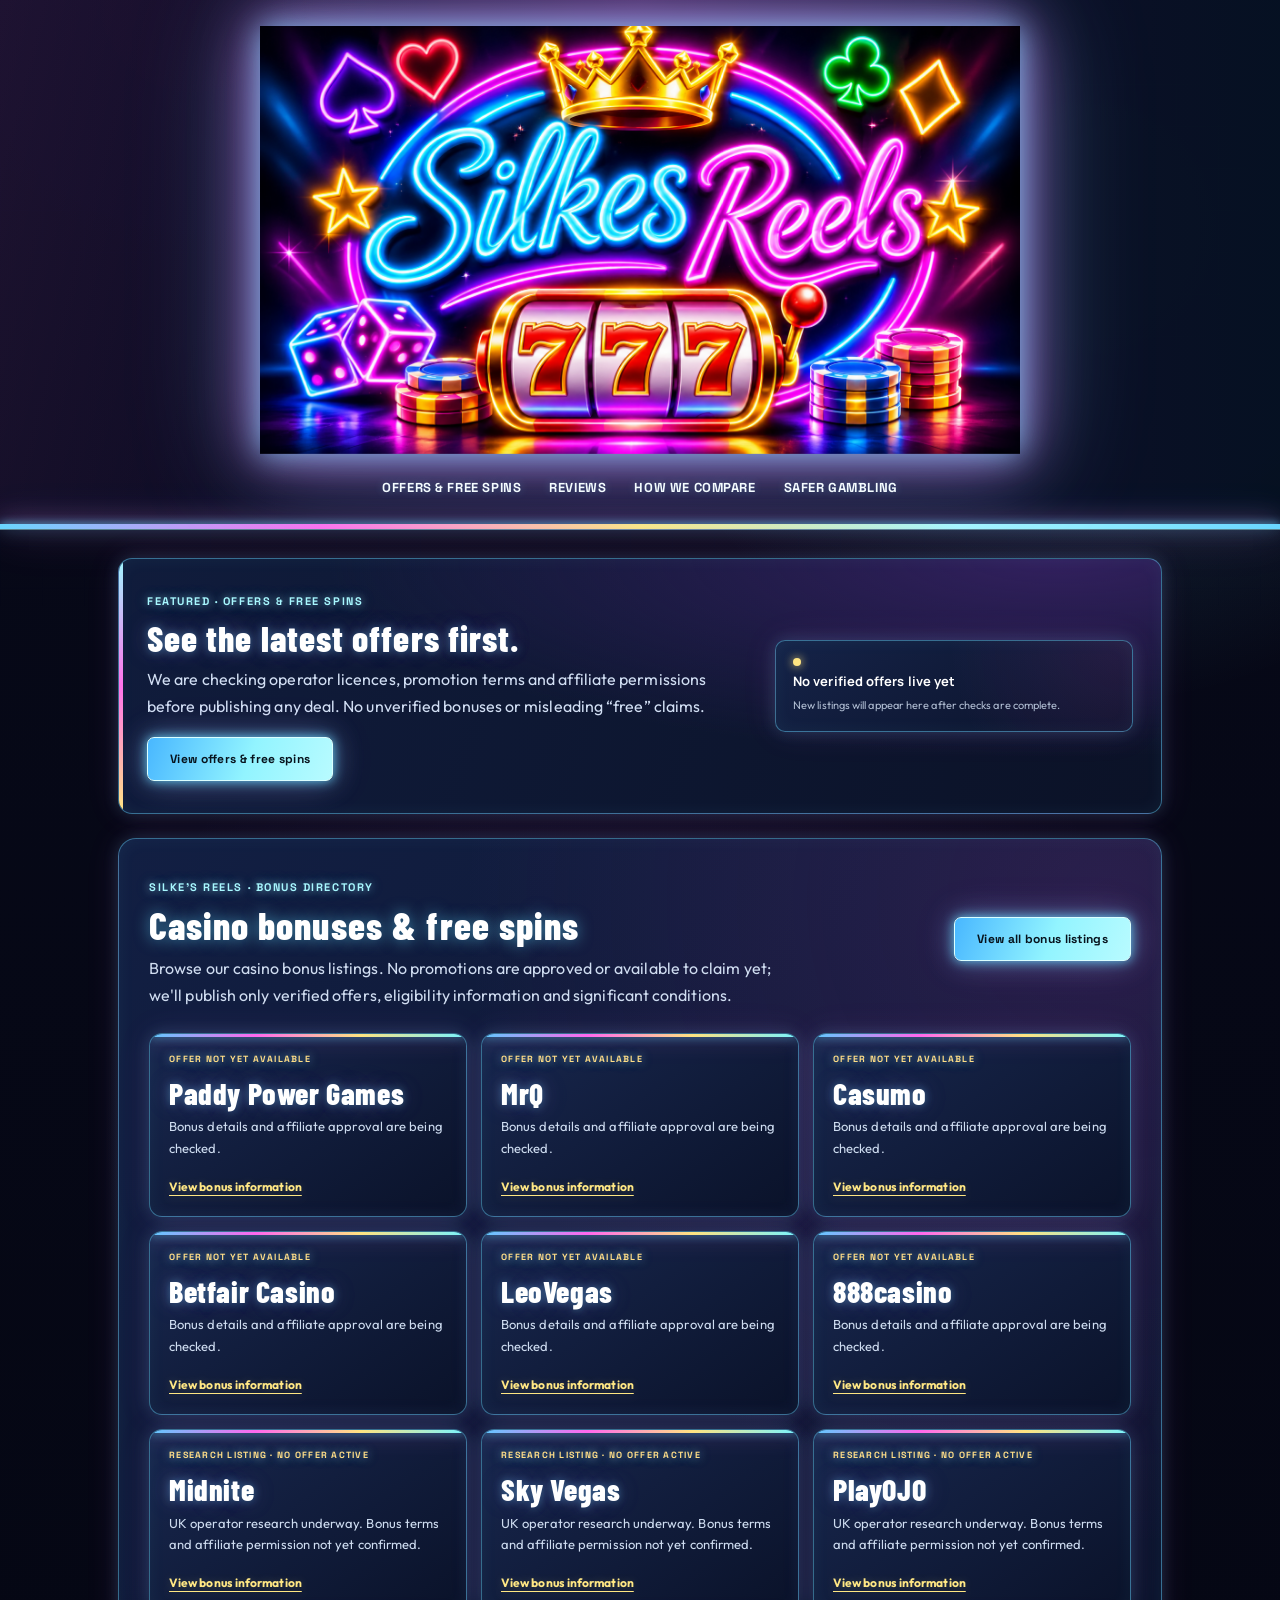
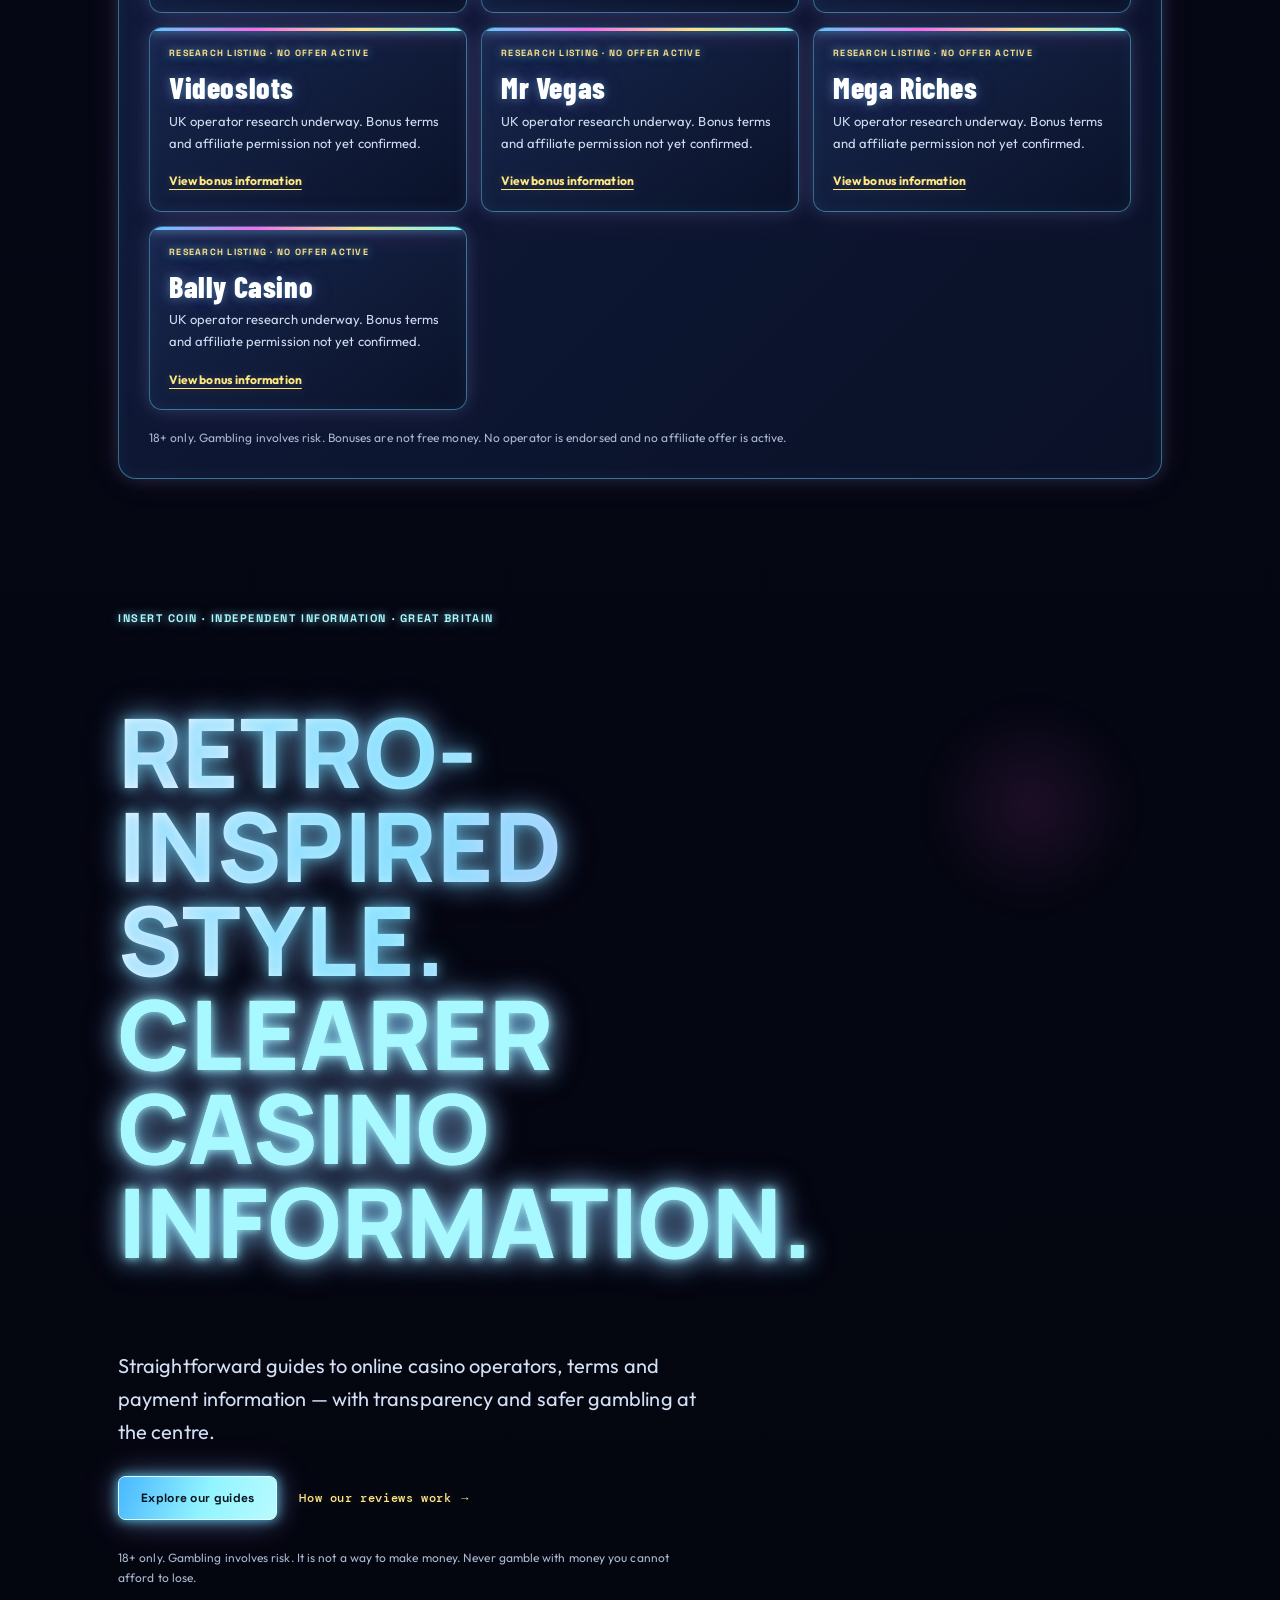
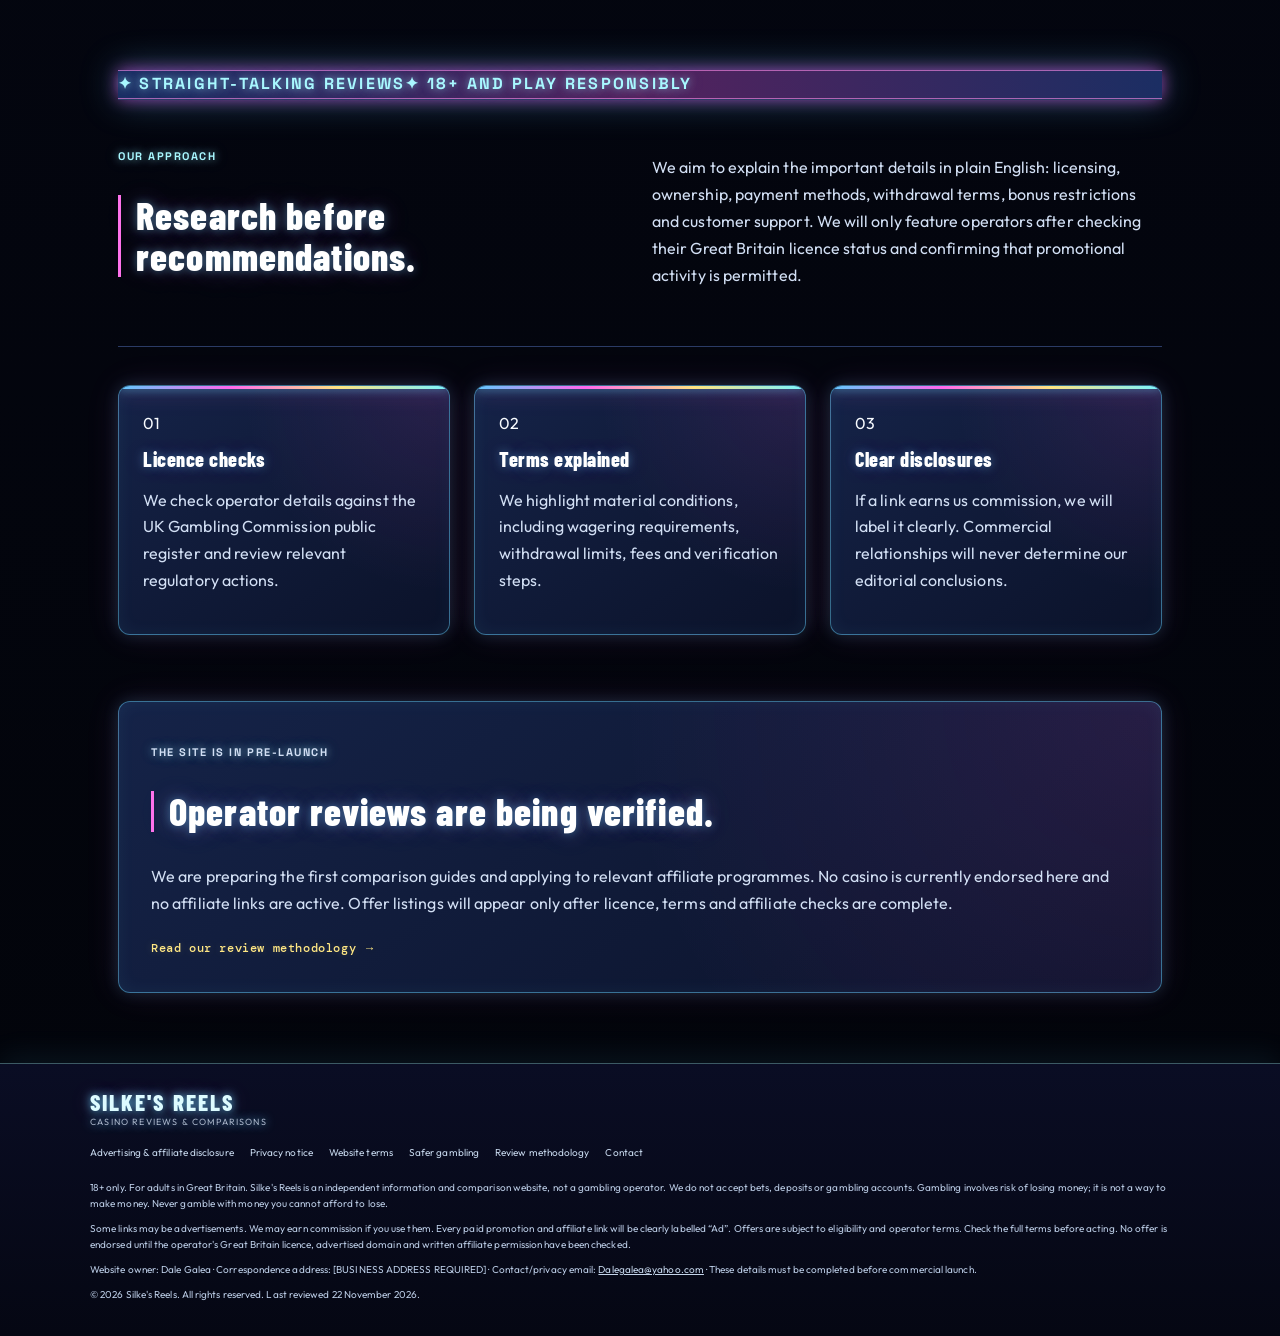
==== commit 5a4c3ac2: "Load maximum neon V5 styling across Silke's Reels" ====
--- a/index.html
+++ b/index.html
@@ -1,2 +1,2 @@
 <!doctype html>
-<html lang="en-GB"><head><meta charset="utf-8"><meta name="viewport" content="width=device-width,initial-scale=1"><meta name="description" content="Independent information and comparison guides for adults researching UK-licensed online casino operators."><title>Silke's Reels | Casino Reviews & Comparisons</title><link rel="stylesheet" href="styles.css?v=typography-v2-20261128"></head><body><header class="site-header"><a class="brand" href="index.html" aria-label="Silke's Reels home"><img src="IMG_1723.png" alt="Silke's Reels — Casino Reviews and Comparisons" class="brand-logo"></a><nav><a href="offers.html">Offers & free spins</a><a href="reviews.html">Reviews</a><a href="#how">How we compare</a><a href="responsible-gambling.html">Safer gambling</a></nav></header><main><section class="offers-spotlight" aria-labelledby="offers-heading"><div class="offers-spotlight-copy"><p class="eyebrow">FEATURED · OFFERS & FREE SPINS</p><h2 id="offers-heading">See the latest offers first.</h2><p>We are checking operator licences, promotion terms and affiliate permissions before publishing any deal. No unverified bonuses or misleading “free” claims.</p><a class="button" href="offers.html">View offers & free spins</a></div><div class="offers-status"><span class="offers-status-light"></span><strong>No verified offers live yet</strong><small>New listings will appear here after checks are complete.</small></div></section><section class="home-offers" aria-labelledby="home-offers-title"><div class="home-offers-heading"><div><p class="eyebrow">SILKE'S REELS · BONUS DIRECTORY</p><h2 id="home-offers-title">Casino bonuses &amp; free spins</h2><p>Browse our casino bonus listings. No promotions are approved or available to claim yet; we'll publish only verified offers, eligibility information and significant conditions.</p></div><a class="button" href="offers.html">View all bonus listings</a></div><div class="home-offers-grid"><article class="home-offer-card"><p class="eyebrow">OFFER NOT YET AVAILABLE</p><h3>Paddy Power Games</h3><p>Bonus details and affiliate approval are being checked.</p><a href="offers.html#bonus-paddy-power" aria-label="View Paddy Power Games bonus information">View bonus information</a></article><article class="home-offer-card"><p class="eyebrow">OFFER NOT YET AVAILABLE</p><h3>MrQ</h3><p>Bonus details and affiliate approval are being checked.</p><a href="offers.html#bonus-mrq" aria-label="View MrQ bonus information">View bonus information</a></article><article class="home-offer-card"><p class="eyebrow">OFFER NOT YET AVAILABLE</p><h3>Casumo</h3><p>Bonus details and affiliate approval are being checked.</p><a href="offers.html#bonus-casumo" aria-label="View Casumo bonus information">View bonus information</a></article><article class="home-offer-card"><p class="eyebrow">OFFER NOT YET AVAILABLE</p><h3>Betfair Casino</h3><p>Bonus details and affiliate approval are being checked.</p><a href="offers.html#bonus-betfair" aria-label="View Betfair Casino bonus information">View bonus information</a></article><article class="home-offer-card"><p class="eyebrow">OFFER NOT YET AVAILABLE</p><h3>LeoVegas</h3><p>Bonus details and affiliate approval are being checked.</p><a href="offers.html#bonus-leovegas" aria-label="View LeoVegas bonus information">View bonus information</a></article><article class="home-offer-card"><p class="eyebrow">OFFER NOT YET AVAILABLE</p><h3>888casino</h3><p>Bonus details and affiliate approval are being checked.</p><a href="offers.html#bonus-888" aria-label="View 888casino bonus information">View bonus information</a></article><article class="home-offer-card"><p class="eyebrow">RESEARCH LISTING · NO OFFER ACTIVE</p><h3>Midnite</h3><p>UK operator research underway. Bonus terms and affiliate permission not yet confirmed.</p><a href="offers.html#bonus-midnite" aria-label="View Midnite bonus information">View bonus information</a></article><article class="home-offer-card"><p class="eyebrow">RESEARCH LISTING · NO OFFER ACTIVE</p><h3>Sky Vegas</h3><p>UK operator research underway. Bonus terms and affiliate permission not yet confirmed.</p><a href="offers.html#bonus-sky-vegas" aria-label="View Sky Vegas bonus information">View bonus information</a></article><article class="home-offer-card"><p class="eyebrow">RESEARCH LISTING · NO OFFER ACTIVE</p><h3>PlayOJO</h3><p>UK operator research underway. Bonus terms and affiliate permission not yet confirmed.</p><a href="offers.html#bonus-playojo" aria-label="View PlayOJO bonus information">View bonus information</a></article><article class="home-offer-card"><p class="eyebrow">RESEARCH LISTING · NO OFFER ACTIVE</p><h3>Videoslots</h3><p>UK operator research underway. Bonus terms and affiliate permission not yet confirmed.</p><a href="offers.html#bonus-videoslots" aria-label="View Videoslots bonus information">View bonus information</a></article><article class="home-offer-card"><p class="eyebrow">RESEARCH LISTING · NO OFFER ACTIVE</p><h3>Mr Vegas</h3><p>UK operator research underway. Bonus terms and affiliate permission not yet confirmed.</p><a href="offers.html#bonus-mr-vegas" aria-label="View Mr Vegas bonus information">View bonus information</a></article><article class="home-offer-card"><p class="eyebrow">RESEARCH LISTING · NO OFFER ACTIVE</p><h3>Mega Riches</h3><p>UK operator research underway. Bonus terms and affiliate permission not yet confirmed.</p><a href="offers.html#bonus-mega-riches" aria-label="View Mega Riches bonus information">View bonus information</a></article><article class="home-offer-card"><p class="eyebrow">RESEARCH LISTING · NO OFFER ACTIVE</p><h3>Bally Casino</h3><p>UK operator research underway. Bonus terms and affiliate permission not yet confirmed.</p><a href="offers.html#bonus-bally-casino" aria-label="View Bally Casino bonus information">View bonus information</a></article></div><p class="notice">18+ only. Gambling involves risk. Bonuses are not free money. No operator is endorsed and no affiliate offer is active.</p></section><section class="hero"><div class="hero-copy"><p class="eyebrow">INSERT COIN · INDEPENDENT INFORMATION · GREAT BRITAIN</p><h1>Retro-inspired style.<br><em>Clearer casino information.</em></h1><p class="lead">Straightforward guides to online casino operators, terms and payment information — with transparency and safer gambling at the centre.</p><div class="hero-actions"><a class="button" href="reviews.html">Explore our guides</a><a class="text-link" href="#how">How our reviews work →</a></div><p class="notice">18+ only. Gambling involves risk. It is not a way to make money. Never gamble with money you cannot afford to lose.</p></div></section><section class="arcade-strip"><span>✦ STRAIGHT-TALKING REVIEWS</span><span>✦ 18+ AND PLAY RESPONSIBLY</span></section><section class="intro-grid"><div><p class="eyebrow">OUR APPROACH</p><h2>Research before recommendations.</h2></div><p>We aim to explain the important details in plain English: licensing, ownership, payment methods, withdrawal terms, bonus restrictions and customer support. We will only feature operators after checking their Great Britain licence status and confirming that promotional activity is permitted.</p></section><section id="how" class="feature-grid"><article><span>01</span><h3>Licence checks</h3><p>We check operator details against the UK Gambling Commission public register and review relevant regulatory actions.</p></article><article><span>02</span><h3>Terms explained</h3><p>We highlight material conditions, including wagering requirements, withdrawal limits, fees and verification steps.</p></article><article><span>03</span><h3>Clear disclosures</h3><p>If a link earns us commission, we will label it clearly. Commercial relationships will never determine our editorial conclusions.</p></article></section><section class="coming"><p class="eyebrow">THE SITE IS IN PRE-LAUNCH</p><h2>Operator reviews are being verified.</h2><p>We are preparing the first comparison guides and applying to relevant affiliate programmes. No casino is currently endorsed here and no affiliate links are active. Offer listings will appear only after licence, terms and affiliate checks are complete.</p><a href="methodology.html" class="text-link">Read our review methodology →</a></section></main><footer class="site-legal-footer"><div class="footer-brand">SILKE'S REELS <span>CASINO REVIEWS & COMPARISONS</span></div><div class="footer-links"><a href="affiliate-disclosure.html">Advertising & affiliate disclosure</a><a href="privacy.html">Privacy notice</a><a href="terms.html">Website terms</a><a href="responsible-gambling.html">Safer gambling</a><a href="methodology.html">Review methodology</a><a href="contact.html">Contact</a></div><p class="legal-small">18+ only. For adults in Great Britain. Silke's Reels is an independent information and comparison website, not a gambling operator. We do not accept bets, deposits or gambling accounts. Gambling involves risk of losing money; it is not a way to make money. Never gamble with money you cannot afford to lose.</p><p class="legal-small">Some links may be advertisements. We may earn commission if you use them. Every paid promotion and affiliate link will be clearly labelled “Ad”. Offers are subject to eligibility and operator terms. Check the full terms before acting. No offer is endorsed until the operator's Great Britain licence, advertised domain and written affiliate permission have been checked.</p><p class="legal-small">Website owner: Dale Galea · Correspondence address: [BUSINESS ADDRESS REQUIRED] · Contact/privacy email: <a href="mailto:Dalegalea@yahoo.com">Dalegalea@yahoo.com</a> · These details must be completed before commercial launch.</p><p class="legal-small">© 2026 Silke's Reels. All rights reserved. Last reviewed 22 November 2026.</p></footer></body></html>+<html lang="en-GB"><head><meta charset="utf-8"><meta name="viewport" content="width=device-width,initial-scale=1"><meta name="description" content="Independent information and comparison guides for adults researching UK-licensed online casino operators."><title>Silke's Reels | Casino Reviews & Comparisons</title><link rel="stylesheet" href="styles.css?v=maximum-neon-v5-20261128"></head><body><header class="site-header"><a class="brand" href="index.html" aria-label="Silke's Reels home"><img src="IMG_1723.png" alt="Silke's Reels — Casino Reviews and Comparisons" class="brand-logo"></a><nav><a href="offers.html">Offers & free spins</a><a href="reviews.html">Reviews</a><a href="#how">How we compare</a><a href="responsible-gambling.html">Safer gambling</a></nav></header><main><section class="offers-spotlight" aria-labelledby="offers-heading"><div class="offers-spotlight-copy"><p class="eyebrow">FEATURED · OFFERS & FREE SPINS</p><h2 id="offers-heading">See the latest offers first.</h2><p>We are checking operator licences, promotion terms and affiliate permissions before publishing any deal. No unverified bonuses or misleading “free” claims.</p><a class="button" href="offers.html">View offers & free spins</a></div><div class="offers-status"><span class="offers-status-light"></span><strong>No verified offers live yet</strong><small>New listings will appear here after checks are complete.</small></div></section><section class="home-offers" aria-labelledby="home-offers-title"><div class="home-offers-heading"><div><p class="eyebrow">SILKE'S REELS · BONUS DIRECTORY</p><h2 id="home-offers-title">Casino bonuses &amp; free spins</h2><p>Browse our casino bonus listings. No promotions are approved or available to claim yet; we'll publish only verified offers, eligibility information and significant conditions.</p></div><a class="button" href="offers.html">View all bonus listings</a></div><div class="home-offers-grid"><article class="home-offer-card"><p class="eyebrow">OFFER NOT YET AVAILABLE</p><h3>Paddy Power Games</h3><p>Bonus details and affiliate approval are being checked.</p><a href="offers.html#bonus-paddy-power" aria-label="View Paddy Power Games bonus information">View bonus information</a></article><article class="home-offer-card"><p class="eyebrow">OFFER NOT YET AVAILABLE</p><h3>MrQ</h3><p>Bonus details and affiliate approval are being checked.</p><a href="offers.html#bonus-mrq" aria-label="View MrQ bonus information">View bonus information</a></article><article class="home-offer-card"><p class="eyebrow">OFFER NOT YET AVAILABLE</p><h3>Casumo</h3><p>Bonus details and affiliate approval are being checked.</p><a href="offers.html#bonus-casumo" aria-label="View Casumo bonus information">View bonus information</a></article><article class="home-offer-card"><p class="eyebrow">OFFER NOT YET AVAILABLE</p><h3>Betfair Casino</h3><p>Bonus details and affiliate approval are being checked.</p><a href="offers.html#bonus-betfair" aria-label="View Betfair Casino bonus information">View bonus information</a></article><article class="home-offer-card"><p class="eyebrow">OFFER NOT YET AVAILABLE</p><h3>LeoVegas</h3><p>Bonus details and affiliate approval are being checked.</p><a href="offers.html#bonus-leovegas" aria-label="View LeoVegas bonus information">View bonus information</a></article><article class="home-offer-card"><p class="eyebrow">OFFER NOT YET AVAILABLE</p><h3>888casino</h3><p>Bonus details and affiliate approval are being checked.</p><a href="offers.html#bonus-888" aria-label="View 888casino bonus information">View bonus information</a></article><article class="home-offer-card"><p class="eyebrow">RESEARCH LISTING · NO OFFER ACTIVE</p><h3>Midnite</h3><p>UK operator research underway. Bonus terms and affiliate permission not yet confirmed.</p><a href="offers.html#bonus-midnite" aria-label="View Midnite bonus information">View bonus information</a></article><article class="home-offer-card"><p class="eyebrow">RESEARCH LISTING · NO OFFER ACTIVE</p><h3>Sky Vegas</h3><p>UK operator research underway. Bonus terms and affiliate permission not yet confirmed.</p><a href="offers.html#bonus-sky-vegas" aria-label="View Sky Vegas bonus information">View bonus information</a></article><article class="home-offer-card"><p class="eyebrow">RESEARCH LISTING · NO OFFER ACTIVE</p><h3>PlayOJO</h3><p>UK operator research underway. Bonus terms and affiliate permission not yet confirmed.</p><a href="offers.html#bonus-playojo" aria-label="View PlayOJO bonus information">View bonus information</a></article><article class="home-offer-card"><p class="eyebrow">RESEARCH LISTING · NO OFFER ACTIVE</p><h3>Videoslots</h3><p>UK operator research underway. Bonus terms and affiliate permission not yet confirmed.</p><a href="offers.html#bonus-videoslots" aria-label="View Videoslots bonus information">View bonus information</a></article><article class="home-offer-card"><p class="eyebrow">RESEARCH LISTING · NO OFFER ACTIVE</p><h3>Mr Vegas</h3><p>UK operator research underway. Bonus terms and affiliate permission not yet confirmed.</p><a href="offers.html#bonus-mr-vegas" aria-label="View Mr Vegas bonus information">View bonus information</a></article><article class="home-offer-card"><p class="eyebrow">RESEARCH LISTING · NO OFFER ACTIVE</p><h3>Mega Riches</h3><p>UK operator research underway. Bonus terms and affiliate permission not yet confirmed.</p><a href="offers.html#bonus-mega-riches" aria-label="View Mega Riches bonus information">View bonus information</a></article><article class="home-offer-card"><p class="eyebrow">RESEARCH LISTING · NO OFFER ACTIVE</p><h3>Bally Casino</h3><p>UK operator research underway. Bonus terms and affiliate permission not yet confirmed.</p><a href="offers.html#bonus-bally-casino" aria-label="View Bally Casino bonus information">View bonus information</a></article></div><p class="notice">18+ only. Gambling involves risk. Bonuses are not free money. No operator is endorsed and no affiliate offer is active.</p></section><section class="hero"><div class="hero-copy"><p class="eyebrow">INSERT COIN · INDEPENDENT INFORMATION · GREAT BRITAIN</p><h1>Retro-inspired style.<br><em>Clearer casino information.</em></h1><p class="lead">Straightforward guides to online casino operators, terms and payment information — with transparency and safer gambling at the centre.</p><div class="hero-actions"><a class="button" href="reviews.html">Explore our guides</a><a class="text-link" href="#how">How our reviews work →</a></div><p class="notice">18+ only. Gambling involves risk. It is not a way to make money. Never gamble with money you cannot afford to lose.</p></div></section><section class="arcade-strip"><span>✦ STRAIGHT-TALKING REVIEWS</span><span>✦ 18+ AND PLAY RESPONSIBLY</span></section><section class="intro-grid"><div><p class="eyebrow">OUR APPROACH</p><h2>Research before recommendations.</h2></div><p>We aim to explain the important details in plain English: licensing, ownership, payment methods, withdrawal terms, bonus restrictions and customer support. We will only feature operators after checking their Great Britain licence status and confirming that promotional activity is permitted.</p></section><section id="how" class="feature-grid"><article><span>01</span><h3>Licence checks</h3><p>We check operator details against the UK Gambling Commission public register and review relevant regulatory actions.</p></article><article><span>02</span><h3>Terms explained</h3><p>We highlight material conditions, including wagering requirements, withdrawal limits, fees and verification steps.</p></article><article><span>03</span><h3>Clear disclosures</h3><p>If a link earns us commission, we will label it clearly. Commercial relationships will never determine our editorial conclusions.</p></article></section><section class="coming"><p class="eyebrow">THE SITE IS IN PRE-LAUNCH</p><h2>Operator reviews are being verified.</h2><p>We are preparing the first comparison guides and applying to relevant affiliate programmes. No casino is currently endorsed here and no affiliate links are active. Offer listings will appear only after licence, terms and affiliate checks are complete.</p><a href="methodology.html" class="text-link">Read our review methodology →</a></section></main><footer class="site-legal-footer"><div class="footer-brand">SILKE'S REELS <span>CASINO REVIEWS & COMPARISONS</span></div><div class="footer-links"><a href="affiliate-disclosure.html">Advertising & affiliate disclosure</a><a href="privacy.html">Privacy notice</a><a href="terms.html">Website terms</a><a href="responsible-gambling.html">Safer gambling</a><a href="methodology.html">Review methodology</a><a href="contact.html">Contact</a></div><p class="legal-small">18+ only. For adults in Great Britain. Silke's Reels is an independent information and comparison website, not a gambling operator. We do not accept bets, deposits or gambling accounts. Gambling involves risk of losing money; it is not a way to make money. Never gamble with money you cannot afford to lose.</p><p class="legal-small">Some links may be advertisements. We may earn commission if you use them. Every paid promotion and affiliate link will be clearly labelled “Ad”. Offers are subject to eligibility and operator terms. Check the full terms before acting. No offer is endorsed until the operator's Great Britain licence, advertised domain and written affiliate permission have been checked.</p><p class="legal-small">Website owner: Dale Galea · Correspondence address: [BUSINESS ADDRESS REQUIRED] · Contact/privacy email: <a href="mailto:Dalegalea@yahoo.com">Dalegalea@yahoo.com</a> · These details must be completed before commercial launch.</p><p class="legal-small">© 2026 Silke's Reels. All rights reserved. Last reviewed 22 November 2026.</p></footer></body></html>
--- a/styles.css
+++ b/styles.css
@@ -184,3 +184,28 @@
 .footer-brand{font-family:'Barlow Condensed','Manrope',sans-serif;font-weight:800;font-size:23px;letter-spacing:.09em}
 .footer-brand span,.legal-small,.footer-links a{font-family:'Outfit','DM Sans',sans-serif}
 @media(max-width:600px){.hero h1{font-size:clamp(43px,10.8vw,65px)}.page h1{font-size:clamp(40px,10vw,60px)}.site-header nav a{font-size:12px}}
+
+
+/* SILKE'S REELS — MAXIMUM NEON BOOST V5. Logo artwork remains unchanged. */
+:root{--sr-blue:#69d7ff;--sr-cyan:#a8f8ff;--sr-pink:#ff70ef;--sr-gold:#ffe784;--sr-purple:#b76cff}
+body{background:radial-gradient(circle at 15% 0%,rgba(255,112,239,.18),transparent 28rem),radial-gradient(circle at 85% 5%,rgba(105,215,255,.22),transparent 30rem),radial-gradient(circle at 50% 25%,rgba(183,108,255,.10),transparent 34rem),linear-gradient(180deg,#070919 0%,#040611 58%,#02040a 100%)}
+body:before{opacity:.2}
+.site-header{background:radial-gradient(circle at 50% 0%,rgba(255,112,239,.14),transparent 45%),linear-gradient(90deg,rgba(6,10,28,.98),rgba(22,13,47,.98) 48%,rgba(6,17,34,.98))!important;border-bottom:1px solid rgba(168,248,255,.5);box-shadow:0 0 18px rgba(105,215,255,.24),0 0 48px rgba(255,112,239,.14),inset 0 -1px 0 rgba(168,248,255,.14)}
+.site-header::after{height:5px;background:linear-gradient(90deg,var(--sr-blue),var(--sr-pink),var(--sr-gold),var(--sr-cyan),var(--sr-blue));box-shadow:0 0 10px rgba(105,215,255,.95),0 0 24px rgba(255,112,239,.72),0 0 38px rgba(105,215,255,.45)}
+/* Only the light around the existing logo changes, never its image or proportions. */
+.site-header nav a{color:#f4fcff;text-shadow:0 0 8px rgba(105,215,255,.3)}
+.site-header nav a:hover,.site-header nav a:focus-visible{color:#fff;background:rgba(105,215,255,.08);text-shadow:0 0 10px rgba(168,248,255,.9),0 0 24px rgba(255,112,239,.45)}
+main h1,main h2,main h3{color:#fff;text-shadow:0 0 10px rgba(105,215,255,.42),0 0 24px rgba(255,112,239,.22),0 0 38px rgba(105,215,255,.14)}
+.hero h1,.page h1{text-shadow:0 0 12px rgba(105,215,255,.58),0 0 30px rgba(105,215,255,.34),0 0 48px rgba(255,112,239,.18)}
+.hero h1 em{color:var(--sr-cyan);text-shadow:0 0 10px rgba(168,248,255,.95),0 0 26px rgba(105,215,255,.68),0 0 40px rgba(255,112,239,.28)}
+.eyebrow,.level,.arcade-label,.arcade-strip{color:var(--sr-cyan);text-shadow:0 0 8px rgba(168,248,255,.65),0 0 18px rgba(105,215,255,.25)}
+.notice-panel,.feature-grid article,.coming,.bonus-card,.home-offer-card,.home-offers,.offers-spotlight,.offers-status,.review-search{border:1px solid rgba(105,215,255,.45);box-shadow:0 0 16px rgba(105,215,255,.16),0 0 34px rgba(255,112,239,.10),inset 0 0 18px rgba(105,215,255,.06)}
+.notice-panel::before,.bonus-card::before,.home-offer-card::before,.feature-grid article::before,.review-search::before{box-shadow:0 0 10px rgba(105,215,255,.82),0 0 22px rgba(255,112,239,.56)}
+.button{background:linear-gradient(110deg,#48b7ff,#92f4ff 55%,#b8fbff);color:#07131d;border:1px solid #dbffff;box-shadow:0 0 12px rgba(105,215,255,.88),0 0 28px rgba(105,215,255,.36),0 0 42px rgba(255,112,239,.18)}
+.button:hover,.button:focus-visible{box-shadow:0 0 18px rgba(168,248,255,1),0 0 36px rgba(105,215,255,.56),0 0 52px rgba(255,112,239,.28)}
+a.text-link,.bonus-review,.home-offer-card a{color:var(--sr-gold);text-shadow:0 0 10px rgba(255,231,132,.2)}
+a.text-link:hover,.bonus-review:hover,.home-offer-card a:hover{color:#fff4bb;text-shadow:0 0 10px rgba(255,231,132,.45),0 0 20px rgba(255,112,239,.18)}
+.review-search input[type="search"]{border:1px solid rgba(168,248,255,.8);box-shadow:inset 0 0 12px rgba(105,215,255,.16),0 0 10px rgba(105,215,255,.10)}
+.review-search input[type="search"]:focus-visible{box-shadow:0 0 16px rgba(105,215,255,.55),inset 0 0 12px rgba(105,215,255,.12)}
+.footer-brand{color:#ddfbff;text-shadow:0 0 10px rgba(105,215,255,.92),0 0 22px rgba(255,112,239,.24)}
+footer,.site-legal-footer{border-top:1px solid rgba(168,248,255,.34);box-shadow:0 -8px 28px rgba(105,215,255,.08)}
